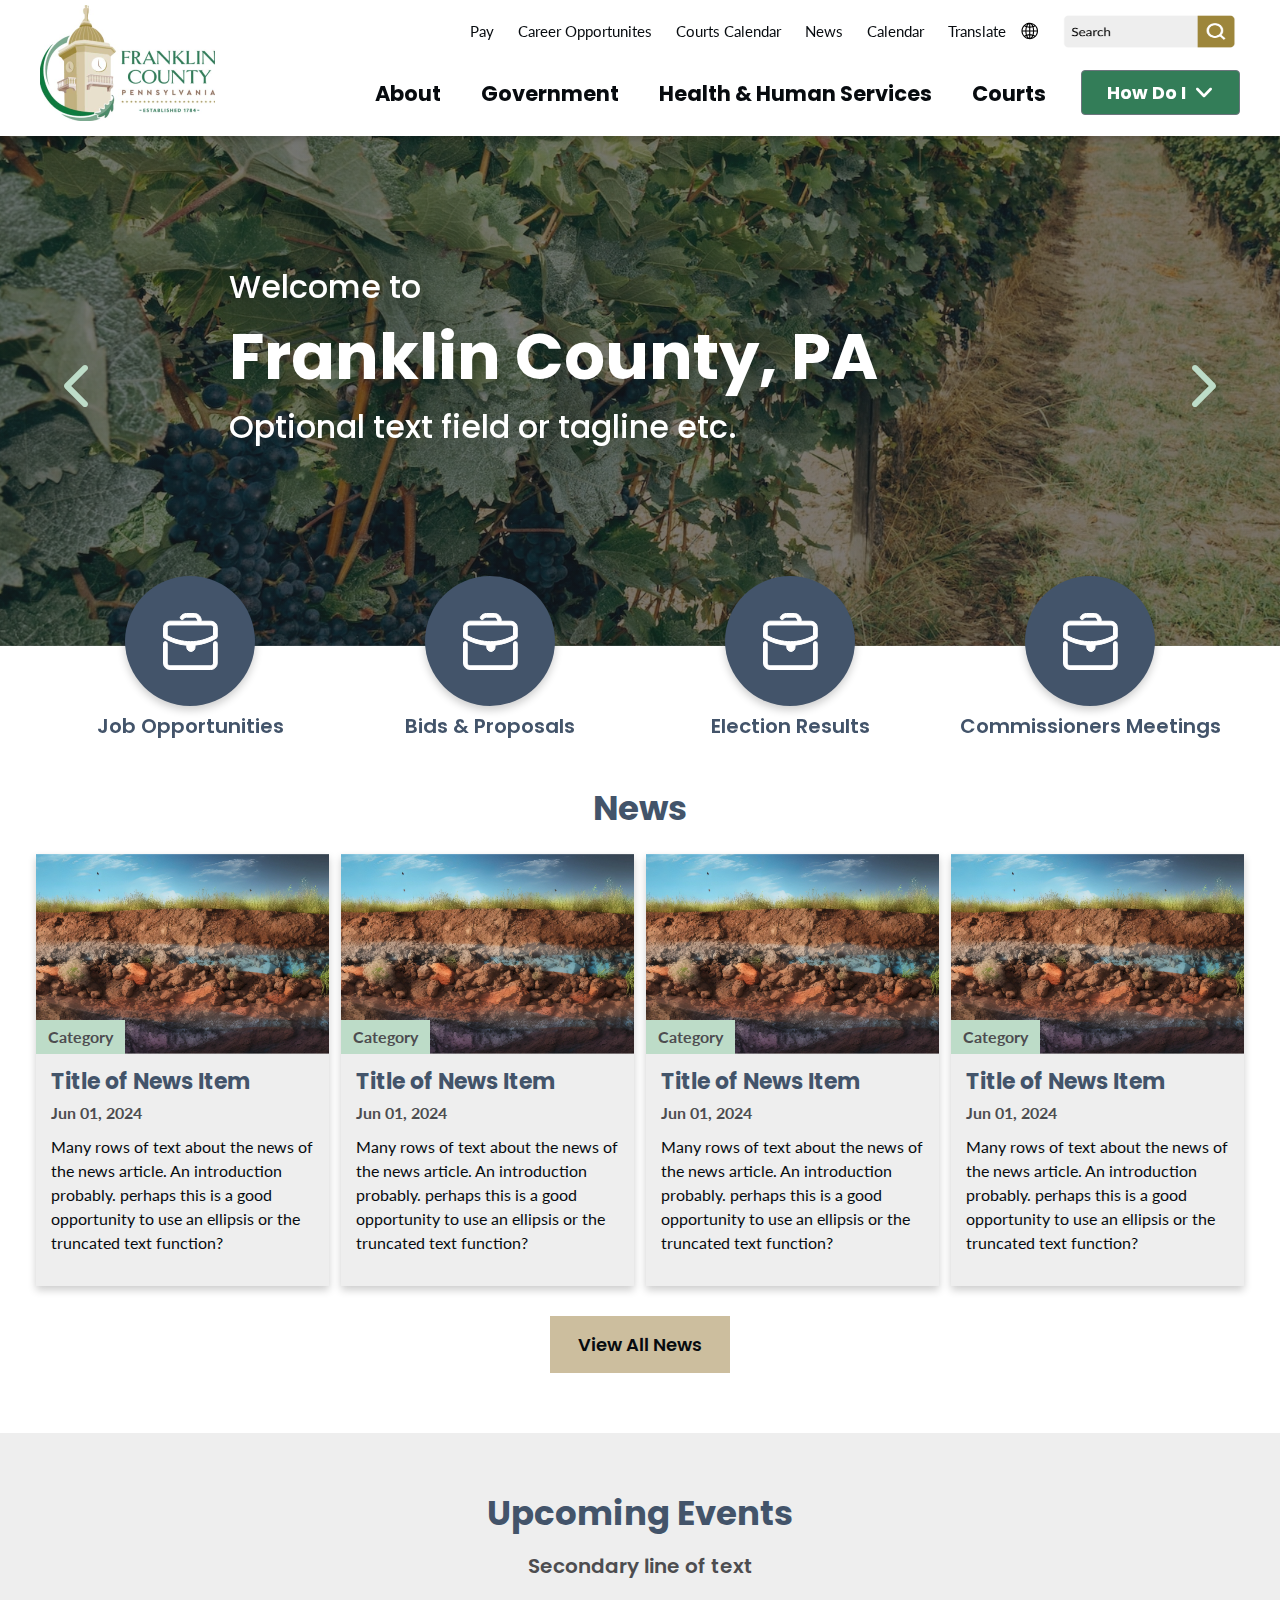
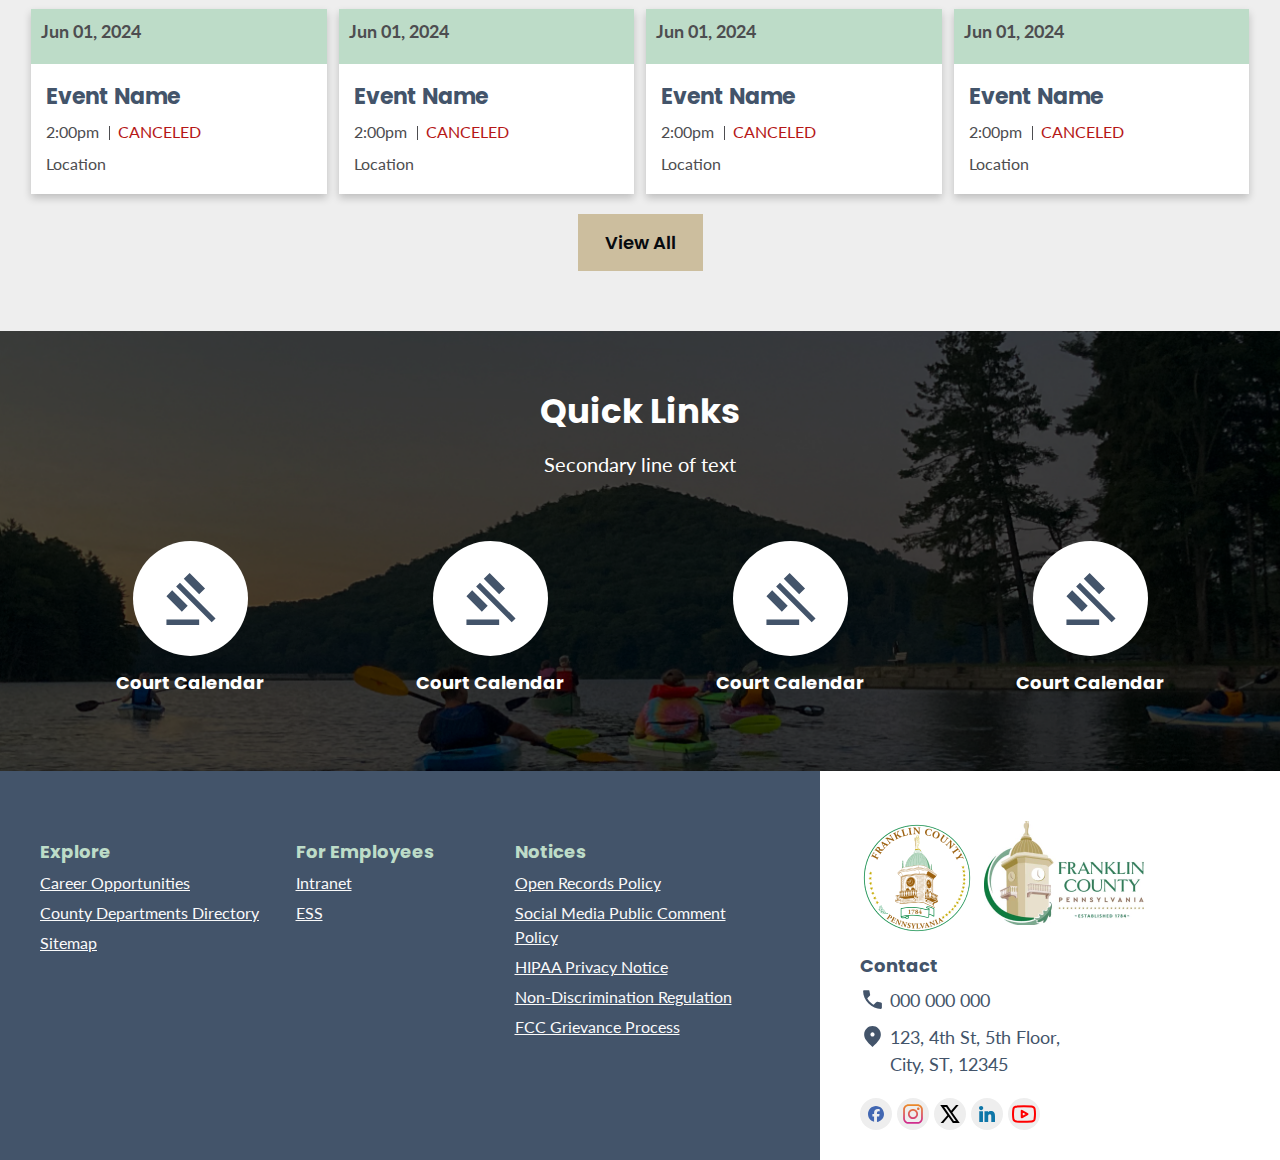
==== index.html @ f367bf2b "files added" ====
<!DOCTYPE html>
<html lang="en">

<head>
    <meta charset="utf-8">
    <meta http-equiv="X-UA-Compatible" content="IE=edge">
    <meta name="viewport" content="width=device-width, initial-scale=1">
    <!-- The above 3 meta tags *must* come first in the head; any other head content must come *after* these tags -->
    <title>Index.html</title>
    <link rel="preconnect" href="https://fonts.googleapis.com">
    <link rel="preconnect" href="https://fonts.gstatic.com" crossorigin>
    <link href="https://fonts.googleapis.com/css2?family=Lato:ital,wght@0,100;0,300;0,400;0,700;0,900;1,100;1,300;1,400;1,700;1,900&family=Poppins:ital,wght@0,100;0,200;0,300;0,400;0,500;0,600;0,700;0,800;0,900;1,100;1,200;1,300;1,400;1,500;1,600;1,700;1,800;1,900&display=swap"
        rel="stylesheet">
    <link href="css/owl.carousel.min.css" rel="stylesheet">
    <link href="css/bootstrap.min.css" rel="stylesheet">
    <link href="css/custom.css" rel="stylesheet">
    <link href="css/responsive.css" rel="stylesheet">
</head>

<body>
    <header class="main_header">
        <div class="navbar navbar-expand-xl  ">
            <div class="container">
                <div class="logo_wrap">
                    <a class="navbar-brand" href="#">
                        <img src="img/logo.png" alt="logo">
                    </a>
                </div>
                <button class="navbar-toggler" type="button" data-toggle="collapse" data-target="#navbarResponsive" aria-controls="navbarResponsive" aria-expanded="false" aria-label="Toggle navigation">
               <span class="icon-bar top"></span>
               <span class="icon-bar midlde"></span>
               <span class="icon-bar last"></span>
               </button>
                <div class="collapse navbar-collapse" id="navbarResponsive">
                    <div class="top_header_cont">
                        <div class="top_menu">
                            <ul class="top_inner_menu">
                                <li> <a href="#">Pay </a> </li>
                                <li> <a href="#"> Career Opportunites</a> </li>
                                <li> <a href="#">Courts Calendar</a> </li>
                                <li> <a href="#">News</a> </li>
                                <li> <a href="#">Calendar</a> </li>
                            </ul>
                            <div class="select_language">
                                <select class="form_control">
                              <option>Translate</option>
                              <option>English</option>
                              <option>Spain</option>
                           </select>
                            </div>
                            <div class="top_search">
                                <img src="img/search.png" style="max-height: 35px;width: 180px;" alt="">
                            </div>
                        </div>
                    </div>
                    <div class="nav_bottom  ">
                        <ul class="navbar-nav ">
                            <li class="nav-item megamenu_item ">
                                <a class="nav-link" href="#">About</a>
                                <ul class="dropdown-menu megamenu">
                                    <li>
                                        <a href="#">Elected Officials</a>
                                        <ul>
                                            <li> <a href="#"> Archives & Record Management</a></li>
                                            <li> <a href="#"> Controller</a></li>
                                        </ul>
                                    </li>
                                    <li>
                                        <a href="#">Commissioners’ Office</a>
                                    </li>
                                    <li>
                                        <a href="#">Commissioners’ Office</a>
                                    </li>
                                    <li>
                                        <a href="#">Commissioners’ Office</a>
                                    </li>
                                </ul>
                            </li>
                            <li class="nav-item">
                                <a class="nav-link" href="#">Government</a>
                                <ul class="dropdown-menu">
                                    <li><a href="#"> Events Calendar </a> </li>
                                    <li><a href="#"> District News </a> </li>
                                    <li><a href="#"> How To’s, Guides And Webinars </a> </li>
                                </ul>
                            </li>
                            <li class="nav-item">
                                <a class="nav-link" href="#">Health & Human Services</a>
                            </li>
                            <li class="nav-item">
                                <a class="nav-link" href="#"> Courts </a>
                            </li>
                        </ul>
                        <div class="head_drop">
                            <div class="dropdown">
                                <button class="btn btn-secondary dropdown-toggle" type="button" id="dropdownMenuButton" data-toggle="dropdown" aria-haspopup="true" aria-expanded="false">
                           How Do I
                           </button>
                                <div class="dropdown-menu" aria-labelledby="dropdownMenuButton">
                                    <a class="dropdown-item" href="#">Apply/File for...</a>
                                    <a class="dropdown-item" href="#">Find...</a>
                                    <a class="dropdown-item" href="#">Report...</a>
                                    <a class="dropdown-item" href="#">Pay...</a>
                                </div>
                            </div>
                        </div>
                    </div>
                </div>
            </div>
        </div>
    </header>
    <h1 class="visually-hidden">Welcome to Franklin County, PA
    </h1>
    <div class="main_banner">
        <div id="demo" class="carousel slide " data-ride="carousel" data-interval="false">
            <ul class="carousel-indicators">
                <li data-target="#demo" data-slide-to="0" class="active"></li>
                <li data-target="#demo" data-slide-to="1"></li>
                <li data-target="#demo" data-slide-to="2"></li>
            </ul>
            <div class="carousel-inner">
                <div class="carousel-item active">
                    <img src="img/banner.png" alt="">
                    <div class="carousel-caption">
                        <h2> <span>Welcome to</span> Franklin County, PA <span> Optional text field or tagline etc.</span></h2>
                    </div>
                </div>
                <div class="carousel-item ">
                    <img src="img/banner.png" alt="">
                    <div class="carousel-caption">
                        <h2> <span>Welcome to</span> Franklin County, PA <span> Optional text field or tagline etc.</span></h2>
                    </div>
                </div>
            </div>
            <a class="carousel-control-prev" href="#demo" data-slide="prev">
                <img src="img/chevron-left.svg" alt="arrow left">
            </a>
            <a class="carousel-control-next" href="#demo" data-slide="next">
                <img src="img/chevron-left.svg" alt="arrow right">
            </a>
        </div>
    </div>
    <div class="nav_section">
        <div class="navBlock row no-margin">
            <div class="navcol">
                <a href="#">
                    <div class="navBlock_col">
                        <div class="navblock_icon">
                            <img src="img/bag-icon.svg" alt="icon1">
                        </div>
                        <h3>Job Opportunities </h3>
                    </div>
                </a>
            </div>
            <div class="navcol">
                <a href="#">
                    <div class="navBlock_col">
                        <div class="navblock_icon">
                            <img src="img/bag-icon.svg" alt="icon1">
                        </div>
                        <h3>Bids & Proposals</h3>
                    </div>
                </a>
            </div>
            <div class="navcol">
                <a href="#">
                    <div class="navBlock_col">
                        <div class="navblock_icon">
                            <img src="img/bag-icon.svg" alt="icon1">
                        </div>
                        <h3>Election Results</h3>
                    </div>
                </a>
            </div>
            <div class="navcol">
                <a href="#">
                    <div class="navBlock_col">
                        <div class="navblock_icon">
                            <img src="img/bag-icon.svg" alt="icon1">
                        </div>
                        <h3>Commissioners Meetings</h3>
                    </div>
                </a>
            </div>
        </div>
    </div>
    <section class="NewsMettings ">
        <div class="container">
            <div class="top-Title text-center ">
                <h2>
                    News
                </h2>
            </div>
            <div class="newsRow row">
                <div class="newsColumn ">
                    <div class="news_content">
                        <a href="#">
                            <div class="newsimg ">
                                <img src="img/news1.png " alt="">
                                <div class="news_category">
                                    Category
                                </div>
                            </div>
                            <div class="newsinfo">
                                <div class="newsBody">
                                    <div class="newsbody_inner">
                                        <h3>
                                            Title of News Item
                                        </h3>
                                        <span class="date">Jun 01, 2024</span>
                                        <p>
                                            Many rows of text about the news of the news article. An introduction probably. perhaps this is a good opportunity to use an ellipsis or the truncated text function?
                                    </div>
                                </div>
                            </div>
                        </a>
                    </div>
                </div>
                <div class="newsColumn ">
                    <div class="news_content">
                        <a href="#">
                            <div class="newsimg ">
                                <img src="img/news1.png " alt="">
                                <div class="news_category">
                                    Category
                                </div>
                            </div>
                            <div class="newsinfo">
                                <div class="newsBody">
                                    <div class="newsbody_inner">
                                        <h3>
                                            Title of News Item
                                        </h3>
                                        <span class="date">Jun 01, 2024</span>
                                        <p>
                                            Many rows of text about the news of the news article. An introduction probably. perhaps this is a good opportunity to use an ellipsis or the truncated text function?
                                    </div>
                                </div>
                            </div>
                        </a>
                    </div>
                </div>
                <div class="newsColumn ">
                    <div class="news_content">
                        <a href="#">
                            <div class="newsimg ">
                                <img src="img/news1.png " alt="">
                                <div class="news_category">
                                    Category
                                </div>
                            </div>
                            <div class="newsinfo">
                                <div class="newsBody">
                                    <div class="newsbody_inner">
                                        <h3>
                                            Title of News Item
                                        </h3>
                                        <span class="date">Jun 01, 2024</span>
                                        <p>
                                            Many rows of text about the news of the news article. An introduction probably. perhaps this is a good opportunity to use an ellipsis or the truncated text function?
                                    </div>
                                </div>
                            </div>
                        </a>
                    </div>
                </div>
                <div class="newsColumn ">
                    <div class="news_content">
                        <a href="#">
                            <div class="newsimg ">
                                <img src="img/news1.png " alt="">
                                <div class="news_category">
                                    Category
                                </div>
                            </div>
                            <div class="newsinfo">
                                <div class="newsBody">
                                    <div class="newsbody_inner">
                                        <h3>
                                            Title of News Item
                                        </h3>
                                        <span class="date">Jun 01, 2024</span>
                                        <p>
                                            Many rows of text about the news of the news article. An introduction probably. perhaps this is a good opportunity to use an ellipsis or the truncated text function?
                                    </div>
                                </div>
                            </div>
                        </a>
                    </div>
                </div>
            </div>
            <div class="allBtn text-center">
                <a href="#" class="btn_sm">View All News</a>
            </div>
        </div>
    </section>
    <div class="up_events section-padding">
        <div class="container">
            <div class="top-Title text-center ">
                <h2>
                    Upcoming Events
                </h2>
                <P>
                    Secondary line of text
                </P>
            </div>
            <div class="evt_row row">
                <div class="col-md-3 evt_col">
                    <div class="evt-content">
                        <a href="#">
                            <div class="evt_date">
                                <span class="date">Jun 01, 2024</span>
                            </div>
                            <div class="evt-info">
                                <h3>Event Name</h3>
                                <p>
                                    2:00pm <span class="canel-info">CANCELED</span>
                                </p>
                                <p>
                                    Location
                                </p>
                            </div>
                        </a>
                    </div>
                </div>
                <div class="col-md-3 evt_col">
                    <div class="evt-content">
                        <a href="#">
                            <div class="evt_date">
                                <span class="date">Jun 01, 2024</span>
                            </div>
                            <div class="evt-info">
                                <h3>Event Name</h3>
                                <p>
                                    2:00pm <span class="canel-info">CANCELED</span>
                                </p>
                                <p>
                                    Location
                                </p>
                            </div>
                        </a>
                    </div>
                </div>
                <div class="col-md-3 evt_col">
                    <div class="evt-content">
                        <a href="#">
                            <div class="evt_date">
                                <span class="date">Jun 01, 2024</span>
                            </div>
                            <div class="evt-info">
                                <h3>Event Name</h3>
                                <p>
                                    2:00pm <span class="canel-info">CANCELED</span>
                                </p>
                                <p>
                                    Location
                                </p>
                            </div>
                        </a>
                    </div>
                </div>
                <div class="col-md-3 evt_col">
                    <div class="evt-content">
                        <a href="#">
                            <div class="evt_date">
                                <span class="date">Jun 01, 2024</span>
                            </div>
                            <div class="evt-info">
                                <h3>Event Name</h3>
                                <p>
                                    2:00pm <span class="canel-info">CANCELED</span>
                                </p>
                                <p>
                                    Location
                                </p>
                            </div>
                        </a>
                    </div>
                </div>
            </div>
            <div class="allBtn text-center">
                <a href="#" class="btn_sm">View All</a>
            </div>
        </div>
    </div>
    <section class="quick_links section-padding" style="background-image: url(./img/quick-link-banner.png);">
        <div class="container">
            <div class="top-Title text-center ">
                <h2>
                    Quick Links
                </h2>
                <p>
                    Secondary line of text
                </p>
            </div>
            <div class="navBlock row no-margin">
                <div class="navcol">
                    <a href="#">
                        <div class="navBlock_col">
                            <div class="navblock_icon">
                                <img src="img/gavel.svg" alt="icon1">
                            </div>
                            <h3>Court Calendar </h3>
                        </div>
                    </a>
                </div>
                <div class="navcol">
                    <a href="#">
                        <div class="navBlock_col">
                            <div class="navblock_icon">
                                <img src="img/gavel.svg" alt="icon1">
                            </div>
                            <h3>Court Calendar </h3>
                        </div>
                    </a>
                </div>
                <div class="navcol">
                    <a href="#">
                        <div class="navBlock_col">
                            <div class="navblock_icon">
                                <img src="img/gavel.svg" alt="icon1">
                            </div>
                            <h3>Court Calendar </h3>
                        </div>
                    </a>
                </div>
                <div class="navcol">
                    <a href="#">
                        <div class="navBlock_col">
                            <div class="navblock_icon">
                                <img src="img/gavel.svg" alt="icon1">
                            </div>
                            <h3>Court Calendar </h3>
                        </div>
                    </a>
                </div>
            </div>
        </div>
    </section>
    <footer class="footer ">
        <div class="container">


            <div class="footer-content">
                <div class="footer-row row  ">
                    <div class="footer_left">
                        <div class="foot_col col1 ">
                            <span class="h3">Explore</span>
                            <ul>
                                <li><a href="#">Career Opportunities</a></li>
                                <li><a href="#">County Departments Directory   </a></li>
                                <li><a href="#">Sitemap  </a></li>
                            </ul>
                        </div>
                        <div class="foot_col col2 ">
                            <span class="h3">For Employees</span>
                            <ul>
                                <li><a href="#">Intranet</a></li>
                                <li><a href="#">ESS  </a></li>
                            </ul>
                        </div>
                        <div class="foot_col col3 ">
                            <span class="h3">Notices</span>
                            <ul>
                                <li><a href="#">Open Records Policy </a></li>
                                <li><a href="#">Social Media Public Comment Policy  </a></li>
                                <li><a href="#">HIPAA Privacy Notice   </a></li>
                                <li><a href="#">Non-Discrimination Regulation </a></li>
                                <li><a href="#">FCC Grievance Process </a></li>
                            </ul>
                        </div>
                    </div>
                    <div class="footer_right">
                        <div class="foot_logo">
                            <a href="#"><img src="img/County seal 1.png" alt=""> </a>
                            <a href="#"><img src="img/NEW County logo_horizontal 1.png" alt=""> </a>
                        </div>
                        <div class="contact_info">
                            <span class="h4">Contact</span>
                            <a href="#"> <img src="img/call.svg" alt="call icon">000 000 000 </a>
                            <a href="#"> <img src="img/location_on.svg" alt="location icon">123, 4th St, 5th Floor, <br>City, ST, 12345 </a>
                        </div>
                        <div class="foot_media ">
                            <ul>
                                <li>
                                    <a href=""><img src="img/facebook.svg" alt=""> </a>
                                </li>
                                <li>
                                    <a href=""><img src="img/instagram.svg" alt=""> </a>
                                </li>
                                <li>
                                    <a href=""><img src="img/twitter.svg" alt=""> </a>
                                </li>
                                <li>
                                    <a href=""><img src="img/linked-in.svg" alt=""> </a>
                                </li>
                                <li>
                                    <a href=""><img src="img/youtube.svg" alt=""> </a>
                                </li>
                            </ul>
                        </div>
                    </div>
                </div>
            </div>
        </div>
        </div>

    </footer>
    <script src="js/jquery.js "></script>
    <script src="js/popper.js "></script>
    <script src="js/bootstrap.js "></script>
    <script src="js/expand.js "></script>
    <script src="js/owl.carousel.min.js "></script>
    <script src="js/owlmain.js "></script>
</body>

</html>
---- css/custom.css ----
.test-btn {
  background-color: #156CB7;
}

body {
  color: #070B0F;
  font-size: 16px;
  font-family: "Lato", sans-serif;
}

html {
  font-size: 100%;
}

/*
h1,
.h1,
h2,
.h2,
h3,
.h3,
h4,
.h4,
h5,
.h5,
h6,
.h6 {
    color: $black;
    font-family: $lato;
}*/
h1,
.h1 {
  font-size: 42px;
  font-weight: 700;
  color: #43546A;
  font-family: "Poppins", sans-serif;
}

h2,
.h2 {
  font-size: 34px;
  font-weight: 700;
  color: #43546A;
  font-family: "Poppins", sans-serif;
}

h3,
.h3 {
  font-size: 22px;
  font-weight: 700;
  color: #43546A;
  font-family: "Poppins", sans-serif;
}

h4,
.h4 {
  font-size: 20px;
  font-weight: 600;
  color: #070B0F;
  font-family: "Poppins", sans-serif;
}

h5,
.h5 {
  font-size: 16px;
  font-weight: 700;
  color: #4D4D50;
  font-family: "Lato", sans-serif;
}

h6,
.h6 {
  font-size: 14px;
  font-weight: 700;
  color: #4D4D50;
  font-family: "Lato", sans-serif;
}

.h1,
.h2,
.h3,
.h4,
.h5,
.h6 {
  display: block;
}

p {
  line-height: 24px;
  font-size: 16px;
  font-weight: 400;
  color: #070B0F;
  font-family: "Lato", sans-serif;
}

p.bold {
  font-weight: 700;
  color: #4D4D50;
}

p.has-large-font-size {
  font-size: 26px !important;
  line-height: 36px;
}

a {
  color: #43546A;
  font-weight: 800;
  text-decoration: underline;
}
a:hover {
  color: #337D58;
  text-decoration: underline;
  text-decoration-style: solid !important;
}

b,
strong {
  font-weight: 700;
}

.container-fluid {
  padding-left: 40px;
  padding-right: 40px;
}

.btn_sm {
  font-size: 18px;
  color: #070B0F;
  font-family: "Poppins", sans-serif;
  font-weight: 600;
  padding: 15px 20px;
  text-decoration: none;
  display: inline-block;
  text-align: center;
  position: relative;
  background: #CCBE9E;
  border-radius: 0px;
  text-decoration: none;
  border: 0;
}
.btn_sm:hover {
  background: #337D58;
  color: #fff;
  text-decoration: none;
}
.btn_sm img {
  margin-right: 10px;
}
.gform_button {
  color: #070B0F !important;
  font-weight: 700 !important;
  padding: 15px 20px !important;
  line-height: 24px !important;
  display: inline-block !important;
  text-align: center !important;
  position: relative;
  background: #CCBE9E !important;
  border-radius: 0px !important;
  font-size: 18px !important;
  text-decoration: none;
  border: 0 !important;
  font-family: "Poppins", sans-serif;
  min-width: 120px;
}
.gform_button:hover {
  background: #337D58 !important;
  color: #fff !important;
  text-decoration: none;
  opacity: 1 !important;
}

.wp-block-button__link {
  color: #070B0F !important;
  font-weight: 700;
  padding: 15px 20px;
  text-decoration: none !important;
  display: inline-block !important;
  text-align: center;
  position: relative;
  background: #CCBE9E !important;
  border-radius: 0px !important;
  font-size: 18px !important;
  text-decoration: none !important;
  border: 0 !important;
  font-family: "Poppins", sans-serif;
  min-width: 120px;
}
.wp-block-button__link:hover {
  background: #337D58 !important;
  color: #fff !important;
  text-decoration: none;
  opacity: 1 !important;
}

span.date {
  font-weight: 700;
  font-family: "Lato", sans-serif;
  color: #4D4D50;
  font-size: 16px;
  display: block;
  margin-bottom: 10px;
}

.container {
  max-width: 1230px;
}

.short_container {
  max-width: 900px;
}

img {
  max-width: 100%;
  height: auto;
}

video {
  max-width: 100%;
}

.form-control {
  min-height: 50px;
  background-color: #ffffff;
  border: 1px solid #4D4D50;
  border-radius: 5px !important;
}

.no-margin {
  margin-left: 0px;
  margin-right: 0px;
}

.sm-gutters > .col,
.sm-gutters > [class*=col-] {
  padding-right: 5px;
  padding-left: 5px;
}

select {
  background-image: url(../img/arrow-down.svg);
  background-repeat: no-repeat;
  -webkit-appearance: none;
  -moz-appearance: none;
  background-position: top 20px right 12px;
  min-width: 130px;
  background-size: 16px;
  color: #070B0F;
  border-radius: 3px;
  min-height: 50px;
  font-size: 14px;
  font-weight: 500;
  color: #4D4D50;
}
select.form-control {
  color: #4D4D50;
  cursor: pointer;
  padding-right: 30px;
}

.gform_wrapper select {
  padding-right: 35px !important;
}

.search-box .btn {
  position: absolute;
  right: 0px;
  top: 0px;
  height: 100%;
  z-index: 9;
  background: none;
}
.search-box .form-control {
  color: #000;
  padding-right: 40px;
}
.search-box ::-webkit-input-placeholder {
  color: #000;
}
.search-box ::-moz-placeholder {
  color: #000;
}
.search-box :-ms-input-placeholder {
  color: #000;
}
.search-box :-moz-placeholder {
  color: #000;
}

label.title {
  font-weight: 700;
  font-family: "Lato", sans-serif;
  font-size: 16px;
  color: #070B0F;
}

::-webkit-input-placeholder {
  color: #000 !important;
  opacity: 1 !important;
}

::-moz-placeholder {
  color: #000 !important;
  opacity: 1 !important;
}

:-ms-input-placeholder {
  color: #000 !important;
  opacity: 1 !important;
}

:-moz-placeholder {
  color: #000 !important;
  opacity: 1 !important;
}

.main_header {
  position: fixed;
  background: #ffffff;
  z-index: 99;
  width: 100%;
  top: 0px;
  box-shadow: 0px 4px 5px 0px rgba(0, 0, 0, 0.15);
}
.main_header a {
  text-decoration: none;
  font-weight: 700;
  color: #43546A;
}
.main_header .navbar {
  padding: 0px;
}
.main_header .navbar-brand {
  display: flex;
  align-items: center;
  position: relative;
  padding: 0px;
  font-size: 14px;
  color: #070B0F;
  font-weight: bold;
  margin-right: 0px;
  padding-top: 5px;
  padding-bottom: 5px;
}
.main_header .navbar-brand img {
  margin-right: 10px;
}
.main_header .navbar-collapse {
  flex-direction: column;
}
.main_header .container {
  align-items: flex-start;
  position: relative;
}
@media (min-width: 1400px) {
  .main_header .container {
    max-width: 1900px;
    padding-left: 40px;
    padding-right: 40px;
  }
}
.main_header .top_header_cont {
  margin-left: auto;
  z-index: 9;
  padding-top: 6px;
}
.main_header .navbar ul {
  list-style: none;
  padding: 0;
}
.main_header .social_media {
  display: flex;
  padding-right: 5px;
}
.main_header .social_media ul {
  display: flex;
  margin: 0;
  padding: 0px;
  list-style: none;
  visibility: visible;
}
.main_header .social_media ul li {
  margin-right: 5px;
}
.main_header .social_media a {
  padding: 3px 3px;
  width: 25px;
  height: 25px;
  display: flex;
  align-items: center;
  justify-content: center;
  border-radius: 100px;
  background-color: #070B0F;
}
.main_header .social_media a img {
  max-width: 18px;
  max-height: 16px;
}
.main_header .social_media a:hover {
  background: #337D58;
}
.main_header .top_menu {
  display: flex;
  align-items: center;
  justify-content: flex-end;
}
.main_header .top_menu .top_inner_menu {
  display: flex;
  align-items: center;
  margin-bottom: 0;
  padding-right: 10px;
  padding-left: 20px;
}
.main_header .top_menu .top_inner_menu a {
  color: #070B0F;
  font-size: 15px;
  padding: 8px 12px;
  display: inline-block;
  font-family: "Lato", sans-serif;
  font-weight: 400;
  position: relative;
}
.main_header .top_menu .top_inner_menu a:hover {
  color: #337D58;
  text-decoration: underline;
}
.main_header .top_menu .top_inner_menu li:last-child a::after {
  display: none;
}
.main_header .top_menu .top_inner_menu li.current_page_item a {
  text-decoration: underline;
}
.main_header .top_menu .soc_nav_wrap {
  display: flex;
  align-items: center;
}
.main_header .top_search {
  display: flex;
  position: relative;
  margin-right: 0px;
  padding-left: 20px;
}
.main_header .top_search .asp_w_container .promagnifier {
  background: #9D863B !important;
  width: 40px !important;
  display: flex;
  align-items: center;
  justify-content: center;
  border-top-right-radius: 5px !important;
  border-bottom-right-radius: 5px !important;
}
.main_header .top_search .asp_w_container .promagnifier svg {
  fill: #fff !important;
}
.main_header .top_search .asp_w_container .promagnifier:hover {
  background: #337D58 !important;
}
.main_header .top_search .asp_w_container .probox,
.main_header .top_search .asp_w_container .promagnifier,
.main_header .top_search .asp_w_container input.orig,
.main_header .top_search .asp_w_container .proclose {
  height: 40px !important;
}
.main_header .top_search .asp_w_container .probox {
  border: 0 !important;
  overflow: visible !important;
  height: auto;
  background: #eee !important;
  border-radius: 5px;
}
.main_header .top_search .asp_w_container .asp_main_container {
  overflow: visible !important;
}
.main_header .top_search .asp_w_container .proinput {
  min-width: 140px;
  margin-top: -2px !important;
}
.main_header .top_search .asp_w_container .proinput input.orig {
  font-family: "Lato", sans-serif !important;
  font-size: 15px !important;
  color: #000 !important;
  padding-bottom: 4px !important;
  font-weight: normal !important;
  padding-top: 0px !important;
}
.main_header .top_search .asp_w_container ::-webkit-input-placeholder {
  font-family: "Lato", sans-serif !important;
  font-size: 15px !important;
  color: #000 !important;
  padding-bottom: 4px !important;
  font-weight: normal !important;
}
.main_header .top_search .asp_w_container ::-moz-placeholder {
  font-family: "Lato", sans-serif !important;
  font-size: 15px !important;
  color: #000 !important;
  padding-bottom: 4px !important;
  font-weight: normal !important;
}
.main_header .top_search .asp_w_container :-ms-input-placeholder {
  font-family: "Lato", sans-serif !important;
  font-size: 15px !important;
  color: #000 !important;
  padding-bottom: 4px !important;
  font-weight: normal !important;
}
.main_header .top_search .asp_w_container :-moz-placeholder {
  font-family: "Lato", sans-serif !important;
  font-size: 15px !important;
  color: #000 !important;
  padding-bottom: 4px !important;
  font-weight: normal !important;
}
.main_header .nav_wrap {
  display: table;
  margin-left: auto;
}
.main_header .nav_bottom {
  margin-top: 14px;
  margin-left: auto;
  display: flex;
  flex-wrap: wrap;
}
.main_header .nav_bottom .mega-dropdown-menu {
  display: none;
}
.main_header .nav_bottom .head_drop {
  margin-left: 30px;
}
.main_header .nav_bottom .head_drop .btn {
  font-size: 18px;
  font-family: "Poppins", sans-serif;
  font-weight: 700;
  color: #ffffff;
  background: #337D58;
  outline: 0 !important;
  padding: 8px 25px;
  display: flex;
  align-items: center;
  justify-content: center;
}
.main_header .nav_bottom .head_drop .btn::after {
  background-image: url(../img/angle-down.svg);
  width: 18px;
  height: 12px;
  border: 0;
  background-repeat: no-repeat;
  background-size: 16px;
  margin-left: 10px;
}
@media (min-width: 1200px) {
  .main_header .nav_bottom .head_drop:hover .dropdown-menu {
    display: block;
  }
}
.main_header .nav_bottom .head_drop .dropdown-menu {
  width: 100%;
  background: #ffffff;
  box-shadow: 0px 4px 4px 0px rgba(0, 0, 0, 0.25);
  padding: 20px 15px;
  border-radius: 0px;
  border: 0;
}
.main_header .nav_bottom .head_drop .dropdown-menu a {
  font-size: 16px;
  font-weight: 600;
  color: #4D4D50;
  font-family: "Poppins", sans-serif;
  padding: 0;
  margin-bottom: 8px;
}
.main_header .navbar-nav > li {
  position: relative;
  margin: 0px 4px;
  display: flex;
  align-items: center;
}
.main_header .navbar-nav > li > a {
  font-size: 21px;
  padding: 12px 16px 30px 16px !important;
  text-align: center;
  display: flex;
  align-items: center;
  justify-content: center;
  line-height: 24px;
  position: relative;
  color: #070B0F !important;
  font-weight: 700;
  font-family: "Poppins", sans-serif;
  border-radius: 5px;
}
@media (min-width: 1200px) {
  .main_header .navbar-nav > li:hover .dropdown-menu,
  .main_header .navbar-nav > li:hover .megamenu,
  .main_header .navbar-nav > li:hover .mega-dropdown-menu {
    display: block;
  }
}
.main_header .navbar-nav > li:hover > a {
  color: #337D58 !important;
}
.main_header .navbar-nav > li:hover > a::after {
  content: "";
  position: absolute;
  width: calc(100% - 30px);
  height: 6px;
  bottom: 0px;
  background: #337D58;
  left: 15px;
}
.main_header .navbar-nav > li.megamenu_item {
  position: static;
}
.main_header .navbar-nav > li.megamenu_item .dropdown-menu {
  width: 100%;
  left: 0px;
  background: #EEE;
  padding: 0;
}
.main_header .navbar-nav > li.megamenu_item .dropdown-menu > li {
  width: 340px;
  border-bottom: 1px solid #A8A8A8;
  margin-bottom: 0;
}
.main_header .navbar-nav > li.megamenu_item .dropdown-menu > li > a {
  color: #43546A;
  font-size: 16px;
  font-weight: 700;
  padding: 15px 20px;
  text-decoration: none;
}
.main_header .navbar-nav .dropdown-menu {
  width: 300px;
  border-radius: 0px;
  padding: 20px;
  text-align: left;
  margin-top: 0;
  left: -20px;
  background: #fff;
  top: 100%;
  border: 0;
  box-shadow: 0px 1px 3px rgba(0, 0, 0, 0.1607843137);
  border-radius: 0;
  padding-bottom: 15px;
}
.main_header .navbar-nav .dropdown-menu > li {
  margin-bottom: 12px;
  position: relative;
}
.main_header .navbar-nav .dropdown-menu > li > a {
  color: #070B0F;
  text-align: left;
  display: block;
  font-size: 15px;
  font-weight: normal;
  padding: 0px;
}
.main_header .navbar-nav .dropdown-menu > li > a:hover {
  color: #337D58;
  text-decoration: underline;
}
.main_header .navbar-nav .dropdown-menu > li ul {
  padding-top: 10px;
  padding-left: 15px;
  padding-bottom: 0px;
  display: none;
}
.main_header .navbar-nav .dropdown-menu > li ul li {
  margin-bottom: 10px;
}
.main_header .navbar-nav .dropdown-menu > li ul li a {
  font-size: 14px;
  font-weight: normal;
}
.main_header .navbar-nav .dropdown-menu a {
  white-space: normal;
  background: none;
  color: #070B0F;
  font-weight: 500;
  font-family: "Poppins", sans-serif;
}
.main_header .navbar-nav .dropdown-menu a:hover {
  color: #337D58;
  text-decoration: underline;
}
.main_header .navbar-nav .dropdown-menu .current_page_item a,
.main_header .navbar-nav .dropdown-menu .current-menu-item a {
  font-weight: 700;
}
.main_header .plus-minus {
  position: absolute;
  top: 0px;
  right: 0px;
  cursor: pointer;
  width: 15px;
  height: 20px;
  display: flex;
  align-items: center;
  justify-content: center;
}
.main_header .plus-minus::after {
  content: "+";
  position: absolute;
  color: #337D58;
  font-weight: 300;
  /*background-image: url(../img/select-arrow.svg);
      background-repeat: no-repeat;
      width: 18px;
      height: 12px;*/
  color: #828181;
  font-size: 28px;
}
.main_header .plus-minus.minus-icon::after {
  /*  transform: rotate(180deg);*/
  content: "-";
}
.main_header .navbar-nav > li.current_page_ancestor > a,
.main_header .navbar-nav > li.current-menu-ancestor > a,
.main_header .navbar-nav > li.current-page-parent > a,
.main_header .navbar-nav > li.current_page_item > a,
.main_header .navbar-nav > li.current-menu-item > a,
.main_header .navbar-nav > li.current-page-ancestor > a {
  color: #ffffff !important;
  background: #337D58;
}
.main_header .mega-menu-wrap {
  position: static !important;
}
.main_header .mega-menu-wrap > ul {
  position: static !important;
}
.main_header .mega-menu-wrap > ul > li:focus-within > ul {
  display: block !important;
  visibility: visible !important;
  opacity: 1 !important;
}
.main_header .mega-menu-wrap > ul > li > a .mega-indicator {
  display: none !important;
}
@media (min-width: 1200px) {
  .main_header .mega-menu-wrap > ul > li > a {
    font-size: 18px !important;
  }
}
.main_header .mega-menu-wrap > ul > li > ul.mega-sub-menu {
  box-shadow: 0px 4px 4px 0px rgba(0, 0, 0, 0.25) !important;
  border-top: 7px solid #337D58 !important;
}
.main_header .mega-menu-wrap > ul > li > ul.mega-sub-menu > li > a {
  width: 340px !important;
}
@media (min-width: 1200px) {
  .main_header .mega-menu-wrap > ul > li > ul.mega-sub-menu > li > .mega-sub-menu {
    left: 340px !important;
    width: calc(100% - 340px) !important;
  }
}
.main_header .mega-menu-wrap > ul > li:hover > a:after {
  content: "";
  position: absolute;
  background: #337D58;
  width: calc(100% - 40px);
  height: 7px;
  bottom: -16px;
  display: block !important;
  left: 20px;
}
.main_header .mega-menu-wrap > ul > .mega-menu-flyout .mega-sub-menu {
  background: #fff !important;
  padding: 10px !important;
}
.main_header .mega-menu-wrap > ul > .mega-menu-flyout .mega-sub-menu li {
  margin-bottom: 0px !important;
}
.main_header .mega-menu-wrap > ul > .mega-menu-flyout .mega-sub-menu li a {
  color: #000 !important;
  font-size: 16px !important;
  font-weight: 600 !important;
  background: #fff !important;
}
.main_header .mega-menu-wrap > ul > .mega-menu-flyout .mega-sub-menu li a:hover {
  text-decoration: underline !important;
}
.main_header .mega-menu-wrap .mega-sub-menu .menu {
  padding-left: 10px;
}
.main_header .mega-menu-wrap .mega-sub-menu .menu > li > a {
  color: #000;
  font-size: 15px;
  font-weight: 600;
}
.main_header .mega-menu-wrap .mega-sub-menu .menu > li > a:hover {
  color: #43546A;
  text-decoration: underline;
}
.main_header .mega-menu-wrap .mega-sub-menu .menu > li .sub-menu li a {
  color: #4D4D50;
  font-size: 15px;
  font-weight: normal;
  border-left: 1px solid #4D4D50;
  padding-left: 8px;
}

.select_language {
  display: flex;
  margin: 0px 2px;
  position: relative;
}
.select_language select {
  cursor: pointer;
  background: none;
  border: 0;
  -webkit-appearance: none;
  -moz-appearance: none;
  background-image: url(../img/globe.svg) !important;
  background-repeat: no-repeat;
  font-size: 15px;
  color: #070B0F !important;
  font-weight: 400;
  background-position: right;
  box-shadow: none;
  min-width: 90px;
}
.select_language select option {
  font-size: 16px;
}
.select_language select:hover {
  color: #337D58 !important;
  text-decoration: underline !important;
}
.select_language select::-ms-expand {
  display: none;
}
.select_language > div {
  display: flex;
}

.main_banner {
  padding-top: 126px;
  position: relative;
}
.main_banner:before {
  content: "";
  position: absolute;
  bottom: 0px;
  width: 100%;
  height: 100%;
  background: linear-gradient(0deg, rgba(25, 29, 34, 0.57) 0%, rgba(25, 29, 34, 0.57) 100%);
  z-index: 1;
}
.main_banner .iframe_wrap {
  width: 100%;
}
.main_banner .carousel {
  display: flex;
  justify-content: center;
  position: relative;
  overflow: hidden;
  flex-direction: column;
}
.main_banner .carousel-item img {
  width: 100%;
  max-height: calc(100vh - 200px);
  min-height: 520px;
  -o-object-fit: cover;
     object-fit: cover;
}
.main_banner iframe,
.main_banner video,
.main_banner .wp-video {
  width: 100% !important;
  max-height: calc(100vh - 150px);
  min-height: 520px;
  -o-object-fit: cover;
  object-fit: cover;
  position: relative;
  z-index: 9;
}
.main_banner .carousel-caption {
  left: 10%;
  right: 10%;
  text-align: left;
  max-width: 950px;
  bottom: 30%;
  top: auto;
  position: absolute;
  width: 1200px;
  left: 50%;
  transform: translateX(-50%);
}
.main_banner .carousel-control-next {
  width: auto;
  right: 10%;
}
.main_banner .carousel-control-next img {
  transform: rotate(180deg);
}
.main_banner .carousel-control-prev {
  width: auto;
  left: 10%;
}
.main_banner .carousel-control-next,
.main_banner .carousel-control-prev {
  opacity: 1;
}
.main_banner .carousel-control-next:hover,
.main_banner .carousel-control-prev:hover {
  opacity: 0.8;
}
.main_banner .carousel-control-next img,
.main_banner .carousel-control-prev img {
  max-width: 40px;
}
.main_banner .carousel-indicators {
  justify-content: flex-start;
  left: auto;
  right: auto;
  margin-left: 0;
  margin-right: 0;
  text-align: left;
  width: 1200px;
  bottom: 40px;
  left: 50%;
  transform: translateX(-50%);
  display: none;
}
.main_banner .carousel-indicators li {
  width: 9px;
  height: 9px;
  border: 0;
  border-radius: 100px;
  background: #fff;
  opacity: 0.3;
}
.main_banner .carousel-indicators li.active {
  background: #ffffff;
  opacity: 1;
}
.main_banner h2 {
  font-size: 64px;
  color: #ffffff;
  line-height: 70px;
}
.main_banner h2 span {
  display: block;
  color: #ffffff;
  font-size: 32px;
  font-weight: 500;
}
.main_banner p {
  color: #ffffff;
  font-weight: normal;
  max-width: 650px;
  margin-bottom: 20px;
  opacity: 1;
}

.nav_section {
  position: relative;
  margin-top: -70px;
  z-index: 9;
  margin-left: auto;
  margin-right: auto;
  max-width: 1200px;
}
.nav_section a {
  text-decoration: none;
}
.nav_section .navcol {
  width: 25%;
  padding: 0px 10px;
}
.nav_section .navBlock_col {
  display: flex;
  flex-direction: column;
  align-items: center;
}
.nav_section .navBlock_col:hover .navblock_icon {
  transform: translateY(-10px);
}
.nav_section .navblock_icon {
  background: #43546A;
  border-radius: 100px;
  width: 130px;
  height: 130px;
  display: flex;
  align-items: center;
  justify-content: center;
  margin-bottom: 8px;
  box-shadow: 0px 4px 8px 0px rgba(0, 0, 0, 0.2);
  transition: transform 0.3s ease;
}
.nav_section .navblock_icon img {
  max-width: 55px;
}
.nav_section h3 {
  margin: 0px;
  text-align: center;
  font-size: 20px;
  font-weight: 600;
}
.nav_section a:hover {
  text-decoration: underline;
}
.nav_section a:hover .navblock_icon {
  background: #337D58;
}
.nav_section a:hover h3 {
  color: #337D58;
}
@media (max-width: 768px) {
  .nav_section .navblock_icon img {
    max-width: 40px;
  }
}

.section-padding {
  padding-top: 60px;
  padding-bottom: 60px;
}

.NewsMettings {
  padding-top: 50px;
  padding-bottom: 60px;
}

.top-Title {
  margin-bottom: 25px;
  align-items: center;
}
.top-Title h2 {
  margin-bottom: 0px;
}
.top-Title P {
  color: #4D4D50;
  font-size: 20px;
  font-family: "Poppins", sans-serif;
  padding-top: 20px;
  font-weight: 600;
}

.up_events {
  background: #EEEEEE;
}
.up_events .evt_row {
  padding-top: 6px;
}
.up_events .evt_col {
  margin-bottom: 20px;
  padding: 0px 6px;
}
.up_events .evt_col a {
  text-decoration: none;
}
.up_events .evt-content {
  box-shadow: 0px 4px 8px 0px rgba(0, 0, 0, 0.2);
  background: #ffffff;
}
.up_events .evt-content .evt_date {
  background: #BDDCC8;
  padding: 5px 10px;
  min-height: 55px;
  display: flex;
  align-items: center;
}
.up_events .evt-content .evt_date span {
  font-size: 18px;
}
.up_events .evt-content h3 {
  margin-bottom: 10px;
}
.up_events .evt-content:hover h3 {
  color: #337D58;
  text-decoration: underline;
}
.up_events .evt-content .canel-info {
  color: #B61717;
  text-transform: uppercase;
  font-family: "Lato", sans-serif;
  font-weight: 400;
  position: relative;
  padding-left: 15px;
}
.up_events .evt-content .canel-info:before {
  content: "";
  position: absolute;
  left: 6px;
  background: #4D4D50;
  width: 1px;
  height: 14px;
  top: 4px;
}
.up_events .evt-info {
  padding: 20px 15px;
  padding-bottom: 10px;
}
.up_events .evt-info p {
  margin-bottom: 8px;
  color: #4D4D50;
}
.up_events .allBtn a {
  min-width: 125px;
}

.quick_links {
  background-repeat: no-repeat;
  background-size: cover;
  min-height: 440px;
}
.quick_links .top-Title h2 {
  color: #ffffff;
}
.quick_links .top-Title p {
  color: #ffffff;
  font-family: "Lato", sans-serif;
  font-weight: 400;
}
.quick_links .navBlock {
  padding-top: 40px;
}
.quick_links .navcol {
  width: 25%;
  padding: 0px 15px;
}
.quick_links .navcol a {
  text-decoration: none;
}
@media (max-width: 768px) {
  .quick_links .navcol {
    width: 100%;
    margin-bottom: 30px;
  }
}
.quick_links .navBlock_col {
  display: flex;
  flex-direction: column;
  align-items: center;
}
.quick_links .navblock_icon {
  background: #ffffff;
  border-radius: 100px;
  width: 115px;
  height: 115px;
  display: flex;
  align-items: center;
  justify-content: center;
  margin-bottom: 16px;
}
.quick_links .navblock_icon img {
  max-width: 55px;
}
.quick_links h3 {
  margin: 0px;
  text-align: center;
  font-size: 18px;
  font-weight: 700;
  color: #ffffff;
}
.quick_links a:hover {
  text-decoration: underline;
  color: #ffffff;
}
.quick_links a:hover .navblock_icon {
  background: #337D58;
}
.quick_links a:hover .navblock_icon img {
  filter: brightness(0) invert(1);
}
.quick_links a:hover h3 {
  color: #ffffff;
}

.slider-main {
  padding-top: 40px;
  padding-bottom: 90px;
}
.slider-main .slider-row {
  align-items: center;
}
.slider-main .slider_content {
  padding: 55px 50px;
  position: relative;
}
.slider-main .slider_content h3 {
  font-size: 28px;
  color: #fff;
}
.slider-main .slider_content p {
  color: #fff;
}
.slider-main .slider_content:before {
  content: "";
  background: #070B0F;
  position: absolute;
  width: calc(100% + 300px);
  height: 100%;
  z-index: -9;
  left: 0;
  top: 0;
  -webkit-clip-path: polygon(100% 0, 100% 81%, 95% 100%, 0 100%, 0 0);
          clip-path: polygon(100% 0, 100% 81%, 95% 100%, 0 100%, 0 0);
}
.slider-main .carousel-indicators {
  bottom: -40px;
}
.slider-main .carousel-indicators li {
  width: 12px;
  height: 12px;
  background: #EEEEEE;
  border: 0;
  border-radius: 100px;
}
.slider-main .carousel-indicators li.active {
  background: #43546A;
}

.footer {
  position: relative;
  box-shadow: 0px -4px 10px 0px rgba(0, 0, 0, 0.15);
}
.footer::before {
  content: "";
  position: absolute;
  width: 50%;
  background: #43546A;
  left: 0px;
  top: 0px;
  height: 100%;
  z-index: -1;
}
@media (min-width: 1400px) {
  .footer .container {
    max-width: 1900px;
    padding-left: 40px;
    padding-right: 40px;
  }
}

.footer-content {
  background: #43546A;
}
.footer-content span.h3 {
  font-size: 18px;
  color: #BDDCC8;
}
.footer-content .footer-row {
  margin: 0px;
}
.footer-content .footer_left {
  padding-top: 70px;
  padding-bottom: 100px;
  width: 65%;
  display: flex;
  padding-right: 50px;
}
.footer-content .footer_left .foot_col {
  width: 35%;
}
.footer-content .footer_left .foot_col.col2 {
  width: 30%;
}
.footer-content .footer_left ul {
  padding: 0px;
  list-style: none;
}
.footer-content .footer_left ul li {
  margin-bottom: 6px;
}
.footer-content .footer_left ul li a {
  font-size: 16px;
  font-family: "Lato", sans-serif;
  font-weight: 400;
  text-decoration: underline;
  color: #FAFAFA;
}
.footer-content .footer_left ul li a:hover {
  color: #BDDCC8;
}
.footer-content .footer_right {
  width: 35%;
  background: white;
  padding-top: 50px;
  padding-left: 40px;
  padding-right: 40px;
}
.footer-content .foot_logo {
  margin-bottom: 20px;
  display: flex;
}
.footer-content .foot_logo a {
  margin-right: 10px;
}
.footer-content .contact_info span.h4 {
  font-size: 18px;
  color: #43546A;
  font-weight: 700;
  margin-bottom: 10px;
}
.footer-content .contact_info a {
  display: grid;
  grid-template-columns: 30px auto;
  font-weight: 400;
  font-family: "Lato", sans-serif;
  font-size: 18px;
  text-decoration: none;
  margin-bottom: 10px;
}
.footer-content .contact_info a:hover {
  color: #92705D;
  text-decoration: underline;
}
.footer-content p {
  font-size: 14px;
  color: #ffffff;
}
.footer-content p a {
  color: #ffffff;
  font-weight: 300;
}
.footer-content .foot_media {
  display: flex;
  padding-top: 10px;
  margin-bottom: 30px;
}
.footer-content .foot_media ul {
  display: flex;
  margin: 0;
  padding: 0px;
  list-style: none;
  visibility: visible;
}
.footer-content .foot_media ul li {
  margin-right: 5px;
}
.footer-content .foot_media ul li a {
  display: block;
  width: 32px;
  height: 32px;
  min-width: 32px;
  min-height: 32px;
  display: flex;
  align-items: center;
  justify-content: center;
  border-radius: 100px;
  background-color: #EEEEEE;
}
.footer-content .foot_media ul li a img {
  min-height: 16px;
  padding-right: 0;
}
.footer-content .foot_media ul li a:hover {
  background: #CBCDBE !important;
}
.footer-content .foot_media ul li a .menu-image-title {
  display: block;
  clip: rect(1px, 1px, 1px, 1px);
  word-wrap: normal !important;
  border: 0;
  -webkit-clip-path: inset(50%);
  clip-path: inset(50%);
  height: 1px;
  margin: -1px;
  overflow: hidden;
  padding: 0;
  position: absolute;
  width: 1px;
}
.footer-content .footmenu ul {
  display: flex;
  flex-wrap: wrap;
  list-style: none;
  padding: 0px;
  justify-content: center;
  margin-bottom: 0px;
}
.footer-content .footmenu ul li {
  margin-bottom: 8px;
  margin-right: 35px;
  position: relative;
}
.footer-content .footmenu ul li a {
  font-weight: 300;
  text-transform: uppercase;
  color: #fff;
  font-size: 14px;
}
.footer-content .footmenu ul li::after {
  content: "";
  position: absolute;
  background: #fff;
  width: 1px;
  height: 15px;
  top: 5px;
  right: -20px;
  font-weight: 300;
}
.footer-content .footmenu ul li:last-child::after {
  display: none;
}
.footer-content .foot_logos {
  text-align: center;
}
.footer-content .foot_logos a {
  padding: 10px 10px;
  display: block;
  display: table;
  margin: 0 auto;
}
.footer-content .foot_logos a:hover {
  background: #404347;
}
.footer-content .copyright {
  text-align: center;
}
.footer-content .copyright p {
  font-size: 11px;
  font-weight: 300;
  margin-bottom: 0px;
}
.footer-content .copyright a {
  position: relative;
  padding-left: 18px;
}
.footer-content .copyright a::before {
  content: "";
  position: absolute;
  width: 1px;
  height: 12px;
  top: 0px;
  background: #fff;
  left: 6px;
}
@media (max-width: 768px) {
  .footer-content .copyright a::before {
    display: none;
  }
}

.gray,
.grey {
  background-color: #EEEEEE;
  color: #000000;
}

.lightblue {
  background-color: #E9EEF5;
}

.lightgray,
.lightgrey {
  background-color: #EEE;
}

.blue {
  background-color: #43546A;
}

.black {
  background: #070B0F;
}

.main_wrapper > section {
  padding: 50px 0px;
}

.main_wrapper {
  padding-top: 135px;
}
.main_wrapper p {
  margin-bottom: 20px;
}
.main_wrapper .wp-block-heading + .wp-block-advgb-table {
  padding-top: 15px;
}
.main_wrapper .wp-block-group.grey + .howto {
  padding-top: 20px;
}
.main_wrapper .wp-block-heading + .img_text_card {
  padding-top: 15px;
}
.main_wrapper .wp-block-separator {
  margin-left: 0px;
  margin-right: 0px;
}
.main_wrapper .wp-block-separator.aligncenter {
  margin-left: auto;
  margin-right: auto;
}

.wp-block-quote {
  text-align: left;
  font-family: "Lato", sans-serif;
  max-width: 800px !important;
  border-left: 0px !important;
}
.wp-block-quote cite {
  font-size: 16px !important;
  font-weight: 700;
  color: #43546A !important;
  margin-top: 0px;
}
.wp-block-quote p {
  margin-bottom: 12px;
}

.main_breadcrumb {
  padding-top: 5px;
  font-family: "Lato", sans-serif;
}
.main_breadcrumb .container {
  max-width: 100%;
}
@media (min-width: 992px) {
  .main_breadcrumb .container {
    padding-left: 20px;
  }
}
.main_breadcrumb .breadcrumb {
  background: none;
  margin: 0px;
  padding-left: 10px;
  padding-right: 30px;
  font-size: 14px;
  text-transform: uppercase;
  padding-top: 6px;
  padding-bottom: 6px;
  align-items: center;
}
.main_breadcrumb .breadcrumb a {
  color: #4D4D50;
  font-weight: 700;
  text-decoration: none;
}
.main_breadcrumb .breadcrumb a:hover {
  color: #337D58;
  text-decoration: underline;
}
.main_breadcrumb .breadcrumb li.active {
  color: #4D4D50;
  font-weight: normal;
  font-size: 14px;
}
.main_breadcrumb .breadcrumb li:first-child a {
  font-weight: 800;
}
.main_breadcrumb .breadcrumb img {
  vertical-align: unset;
  margin-right: 2px;
}
.main_breadcrumb .breadcrumb-item + .breadcrumb-item::before {
  content: "";
  background: url(../img/Down_small.svg);
  background-repeat: repeat;
  background-repeat: no-repeat;
  margin-top: 4px;
  margin-right: 3px;
  margin-left: 3px;
  padding-right: 5px;
  padding-left: 5px;
}
.main_breadcrumb .breadcrumb-item + .breadcrumb-item {
  padding-left: 3px;
}
.page_title {
  padding-top: 40px !important;
  padding-bottom: 30px !important;
  display: flex;
  align-items: center;
  justify-content: center;
  text-align: center;
  position: relative;
}
.page_title h1 {
  position: relative;
  z-index: 9;
  display: table;
}

.main_breadcrumb + .page_title {
  padding-top: 20px !important;
}

.generic_middle_block {
  max-width: 900px;
  margin-left: auto;
  margin-right: auto;
  padding-bottom: 10px;
  padding-top: 30px !important;
}
.generic_middle_block .document_era .col-md-12 {
  padding-left: 0px;
  padding-right: 0px;
}
.generic_middle_block .date {
  color: #43546A;
  margin-bottom: 10px;
  display: block;
}

.general_carousel {
  margin-bottom: 30px;
}
.general_carousel .caption-carousel {
  padding-top: 15px;
}
.general_carousel .caption-carousel p {
  color: #4D4D50;
  font-style: italic;
}
.general_carousel .carousel-control-next {
  right: 40px;
}
.general_carousel .carousel-control-next img {
  transform: rotate(180deg);
}
.general_carousel .carousel-control-prev {
  left: 40px;
}
.general_carousel .carousel-control-next,
.general_carousel .carousel-control-prev {
  opacity: 1;
  width: 40px;
  height: 56px;
  top: 50%;
  opacity: 1;
  transform: translateY(-50%);
  background: rgba(0, 0, 0, 0.6);
}
.general_carousel .carousel-control-next:hover,
.general_carousel .carousel-control-prev:hover {
  opacity: 0.8;
}
.general_carousel .carousel-item img {
  width: 100%;
  -o-object-fit: cover;
     object-fit: cover;
}

.doc_block {
  display: block;
  color: #43546A;
  font-size: 16px;
  font-weight: 800;
  margin-bottom: 10px;
  font-family: "Lato", sans-serif;
  text-decoration: underline;
}
.doc_block img {
  margin-right: 8px;
  max-width: 24px;
}
.doc_block strong {
  font-size: 16px;
  margin-right: 10px;
}
.doc_block:hover {
  color: #337D58;
  text-decoration: underline;
}
.doc_block:hover img {
  filter: brightness(0) saturate(100%) invert(38%) sepia(36%) saturate(664%) hue-rotate(98deg) brightness(97%) contrast(82%);
}

.topTitle {
  text-align: center;
  margin-bottom: 40px;
}

.link_text {
  color: #5C6B26;
  font-weight: 700;
  font-size: 15px;
}
.link_text img {
  margin-left: 3px;
  transform: rotate(180deg);
}

.form-main .cont_form_wrapper {
  background: #43546A;
  padding: 50px 50px;
}
@media (max-width: 768px) {
  .form-main .cont_form_wrapper {
    padding: 30px;
  }
}
.form-main .gform_heading p {
  color: #ffffff;
  font-size: 22px;
  font-weight: 700;
}
.form-main .gform_heading,
.form-main .cont_form,
.form-main .gform_validation_errors {
  max-width: 600px;
  margin: 0 auto;
}
.form-main .gform_heading .gform_button,
.form-main .cont_form .gform_button,
.form-main .gform_validation_errors .gform_button {
  border: 1px solid #fff;
  padding: 8px 20px;
  min-width: 120px;
  border-radius: 3px;
}
.form-main .gform_heading .gform_button:hover,
.form-main .cont_form .gform_button:hover,
.form-main .gform_validation_errors .gform_button:hover {
  background: #ffffff;
  color: #43546A;
}
.form-main .gform_heading .gform_footer,
.form-main .cont_form .gform_footer,
.form-main .gform_validation_errors .gform_footer {
  padding-top: 30px !important;
}
.form-main .gform_confirmation_message {
  padding-top: 20px;
  font-weight: 700;
  text-align: center;
}
.form-main .large {
  border: 0 !important;
}
.form-main .gform_fields {
  grid-gap: 10px !important;
}

.img_text_card_row .img_text_card_col {
  padding: 0px 6px;
  margin-bottom: 15px;
}
.img_text_card_row .img_text_card_col > a:hover {
  text-decoration: none;
}
.img_text_card_row .img_text_card_col > a:hover .link img {
  filter: brightness(0) saturate(100%) invert(38%) sepia(36%) saturate(664%) hue-rotate(98deg) brightness(97%) contrast(82%);
}
.img_text_card_row .img_text_card_col.one .text-img-wrap {
  display: grid;
  grid-template-columns: 1fr 1fr;
  align-items: center;
  grid-column-gap: 20px;
}
.img_text_card_row .img_text_card_col.one .link {
  bottom: 40px;
}
.img_text_card_row .img_text_card_col.one .text_card_block {
  display: flex;
  flex-direction: column;
  justify-content: center;
}
.img_text_card_row .text-img-wrap {
  background: #EEEEEE;
  height: 100%;
  display: flex;
  flex-direction: column;
  position: relative;
  box-shadow: 0px 4px 4px 0px rgba(0, 0, 0, 0.15);
}
.img_text_card_row .text-img-wrap > a {
  display: flex;
  flex-direction: column;
  /* height: 100%;*/
  text-decoration: none !important;
}
.img_text_card_row .text-img-wrap .img_card_block {
  position: relative;
}
.img_text_card_row .text-img-wrap .img_card_block img {
  width: 100%;
  aspect-ratio: 3/2;
}
.img_text_card_row .text-img-wrap .text_card_block {
  padding: 20px 25px;
  height: auto;
}
.img_text_card_row .text-img-wrap .text_card_block p {
  margin-bottom: 10px;
}
.img_text_card_row .text-img-wrap a:hover h3 {
  text-decoration: underline;
}
.img_text_card_row .text-img-wrap a:hover .btn_learn {
  color: #097F8E;
  text-decoration: underline;
}
.img_text_card_row .text-img-wrap .category {
  font-weight: 700;
  position: absolute;
  background: #BDDCC8;
  font-size: 16px;
  font-family: "Lato", sans-serif;
  color: #4D4D50;
  bottom: 0px;
  left: 0px;
  padding: 5px 12px;
}
.img_text_card_row .text-img-wrap.no-img {
  padding-top: 30px;
}
.img_text_card_row .text-img-wrap:hover a .text_card_block {
  background: #CBCDBE;
}
.img_text_card_row .text-img-wrap:hover a .text_card_block .h3 {
  text-decoration: underline;
}
.img_text_card_row.one .text-img-wrap > a {
  display: grid;
  grid-template-columns: 1fr 1fr;
  align-items: center;
  grid-column-gap: 20px;
}
.img_text_card_row .has-button.text-img-wrap .text_card_block {
  height: 100% !important;
  position: relative;
  padding-bottom: 70px;
}
.img_text_card_row .has-button.text-img-wrap .btn_sm:last-child {
  position: absolute;
  left: 25px;
  display: table;
  width: auto;
  bottom: 30px;
}

.img_text_card.aligncenter .text_card_block {
  display: flex;
  flex-direction: column;
  align-items: center;
}
.img_text_card.aligncenter .text_card_block .btn_sm:last-child {
  left: auto !important;
  right: auto !important;
}

.button_block {
  display: flex;
}

.img_button_row {
  justify-content: center;
}
.img_button_row .img_btn_col {
  margin-bottom: 15px;
  padding-left: 10px;
  padding-right: 10px;
}
.img_button_row .img_btn_col a:focus .img_block::before {
  background: linear-gradient(0deg, rgba(51, 125, 88, 0.9) 0%, rgba(51, 125, 88, 0.9) 100%);
}
.img_button_row .img_block {
  position: relative;
  overflow: hidden;
  box-shadow: 0px 4px 4px 0px rgba(0, 0, 0, 0.15);
}
.img_button_row .img_block:before {
  content: "";
  position: absolute;
  width: 100%;
  height: 100%;
  background: linear-gradient(0deg, rgba(0, 0, 0, 0.3) 0%, rgba(0, 0, 0, 0.3) 100%);
}
.img_button_row .img_block.no-img {
  min-height: 200px;
}
.img_button_row .img_block .img_block_title {
  position: absolute;
  padding: 15px 10px;
  text-align: center;
  z-index: 9;
  bottom: 0;
  left: 0;
  width: 100%;
  background-color: #070B0F;
  display: none;
}
.img_button_row .img_block .img_block_title h3 {
  position: relative;
  color: #fff;
  margin: 0px;
  display: flex;
  align-items: center;
}
.img_button_row .img_block .img_block_title h3 img {
  width: auto;
}
.img_button_row .img_block .img_block_title p {
  color: #fff;
}
.img_button_row .img_block img {
  width: 100%;
  aspect-ratio: 1/1;
  -o-object-fit: cover;
     object-fit: cover;
}
.img_button_row .img_block .img_block_descr {
  position: absolute;
  bottom: 5px;
  left: 0;
  width: 100%;
  color: #fff;
  text-align: left;
  padding: 10px 10px;
  height: 100%;
  display: flex;
  align-items: flex-end;
  justify-content: center;
}
.img_button_row .img_block .img_block_descr p,
.img_button_row .img_block .img_block_descr h3,
.img_button_row .img_block .img_block_descr .h3 {
  color: #fff;
  display: flex;
  align-items: center;
}
.img_button_row .img_block .img_block_descr p img,
.img_button_row .img_block .img_block_descr h3 img,
.img_button_row .img_block .img_block_descr .h3 img {
  width: auto;
  margin-left: 8px;
}
.img_button_row .img_block .img_block_descr p {
  font-weight: 500;
}
.img_button_row .img_block .img_block_descr h3 {
  margin-bottom: 0px;
}
.img_button_row .img_block:hover::before {
  background: linear-gradient(0deg, rgba(51, 125, 88, 0.9) 0%, rgba(51, 125, 88, 0.9) 100%);
}
.img_button_row .img_block:hover .h3 {
  text-decoration: underline;
}
.img_button_row .img_block > a {
  display: block;
}

.simple_list_info .row {
  justify-content: center;
}

.simple_list_col {
  padding-left: 10px;
  padding-right: 10px;
  margin-bottom: 20px;
}
.simple_list_col a {
  color: #070B0F;
  display: flex;
  width: 100%;
  text-align: center;
  justify-content: center;
  min-height: 60px;
  align-items: center;
  font-size: 18px;
  padding: 10px;
  background: #CCBE9E;
  border-radius: 0px;
  font-weight: 600;
  height: 100%;
  position: relative;
  border: 0;
  transition: background-color 0.3s ease-in-out;
  font-family: "Poppins", sans-serif;
  text-decoration: none;
}
.simple_list_col a:hover {
  color: #fff;
  background-color: #337D58;
  color: #ffffff;
  text-decoration: none;
  border: 0;
}

.icon_buttons_row a:hover {
  text-decoration: none;
}
.icon_buttons_row .button_ico_col {
  padding-left: 6px;
  padding-right: 6px;
  margin-bottom: 10px;
}

.button_ico_box {
  background: #EEEEEE;
  text-align: center;
  padding: 25px 20px;
  border-radius: 0px;
}
.button_ico_box .img_icon {
  margin-bottom: 15px;
  width: 80px;
  height: 80px;
  display: flex;
  align-items: center;
  justify-content: center;
  margin-left: auto;
  margin-right: auto;
  background: #fff;
  border-radius: 100px;
}
.button_ico_box .img_icon img {
  max-height: 90px;
}
.button_ico_box h3 {
  font-size: 21px;
  color: #337D58;
}
.button_ico_box:hover .img_icon {
  background: #337D58;
}
.button_ico_box:hover .img_icon img {
  filter: brightness(0) invert(1);
}

.how_to_cont {
  max-width: 900px;
  margin-left: auto;
  margin-right: auto;
}
.how_to_cont h2 {
  margin-bottom: 50px;
  position: relative;
}
.how_to_cont .how_row {
  flex-wrap: nowrap;
  margin-bottom: 10px;
}
.how_to_cont .how_row h6 {
  margin-bottom: 0px;
}
.how_to_cont .how_row .number {
  width: 32px;
  height: 32px;
  min-width: 32px;
  min-height: 32px;
  border-radius: 100px;
  display: flex;
  justify-content: center;
  align-items: center;
  margin-right: 20px;
  color: #43546A;
  font-weight: 600;
  font-size: 18px;
  border: 2px solid #43546A;
  font-family: "Poppins", sans-serif;
}
.how_to_cont .how_row .how_title {
  color: #4D4D50;
}
.how_to_cont .how_row p.how_title {
  margin-bottom: 5px;
}

.contactcard_row .contact_col {
  padding: 0px 6px;
  margin-bottom: 10px;
  display: flex;
  flex-direction: column;
  justify-content: flex-end;
}
.contactcard_row .cont_inner {
  padding: 25px 20px;
  min-height: 170px;
  display: flex;
  flex-direction: column;
  align-items: flex-start;
  text-align: left;
}
.contactcard_row .cont_inner span.h4 {
  font-family: "Lato", sans-serif;
  font-size: 16px;
  font-weight: normal;
  margin-bottom: 0px;
}
.contactcard_row .contact_box {
  box-shadow: 0px 1px 3px rgba(0, 0, 0, 0.1607843137);
  border: 1px solid #E8E9EA;
  background: #ffffff;
  height: 100%;
}
.contactcard_row .contact_box p {
  margin-bottom: 5px;
}
.contactcard_row .contact_box h3 {
  min-height: 35px;
}
.contactcard_row .contact_box .cont_img img {
  width: 100%;
  height: 280px;
  -o-object-fit: cover;
     object-fit: cover;
}
.contactcard_row .contact_box.no-img .cont_inner {
  height: 100%;
}
.contactcard_row .tel_em_fax {
  margin-top: 0;
  padding-top: 10px;
}
.contactcard_row .tel_em_fax strong {
  color: #070B0F;
}
.contactcard_row .tel_em_fax a {
  color: #43546A;
  font-weight: 700;
}
.contactcard_row .tel_em_fax a:hover {
  text-decoration: underline;
  color: #337D58;
}
.contactcard_row .tel_em_fax p {
  margin-bottom: 3px;
}
.contactcard_row .tel_em_fax a[href^="mailto:"] {
  /* padding-left: 25px;*/
}

.left-align .contactcard_row {
  justify-content: flex-start !important;
}

.right-align .contactcard_row {
  justify-content: flex-end !important;
}

.owl-general {
  position: relative;
  max-width: 1200px;
  margin: 0 auto;
}
.owl-general .owl-stage {
  display: flex;
}
.owl-general .owl-stage .owl-item {
  width: -moz-max-content !important;
  width: max-content !important;
  opacity: 0.45;
}
.owl-general .owl-stage .owl-item.active.center {
  opacity: 1;
}
.owl-general .owl-stage .item {
  width: -moz-max-content;
  width: max-content;
}
.owl-general .owl-carousel .owl-item img {
  width: auto;
  margin-left: auto;
  margin-right: auto;
}
.owl-general .owl-nav button {
  width: 42px;
  height: 56px;
  background: none;
  display: flex;
  align-items: center;
  justify-content: center;
  border: 0;
  position: absolute;
  top: 50%;
  transform: translateY(-50%);
  z-index: 9;
  background: none;
  padding: 0px;
  opacity: 1;
  background: rgba(0, 0, 0, 0.6);
}
.owl-general .owl-nav button:hover {
  opacity: 0.82;
}
.owl-general .owl-nav .owl-next {
  right: 40px;
}
.owl-general .owl-nav .owl-next img {
  transform: rotate(180deg);
}
.owl-general .owl-nav .owl-prev {
  left: 40px;
}
.owl-general .owl-stage-outer {
  margin: auto;
  overflow: hidden;
}
.owl-general .owl-carousel .owl-dot {
  width: 32px;
  height: 1px;
  border-radius: 0;
  margin: 0px 3px;
  background: #4E453B;
}
.owl-general .owl-carousel .owl-dots {
  text-align: center;
  margin-top: 15px;
  display: none;
  margin-bottom: 15px;
}
.owl-general .owl-carousel .owl-dot.active {
  background: #4E453B;
  height: 3px;
}

h2 + .expand_img_grid {
  padding-top: 10px;
}

.expanding-grid {
  position: relative;
}
.expanding-grid .expand_box {
  background: #ffffff;
  position: relative;
  box-shadow: 0px 4px 4px 0px rgba(0, 0, 0, 0.15);
}
.expanding-grid .expand_box:hover h3 {
  color: #337D58;
  text-decoration: underline;
}
.expanding-grid .expand_det {
  text-align: left;
  padding: 15px;
  padding-bottom: 20px;
  /*  background: #fff;*/
}
.expanding-grid .expand_det p {
  margin-bottom: 0px;
}
.expanding-grid .links {
  display: block;
  overflow: hidden;
  padding: 1em 0;
  margin: 0px -8px;
  padding-top: 0px;
}
.expanding-grid .links > li {
  box-sizing: border-box;
  float: left;
  padding: 0px 8px;
  width: 25%;
  list-style: none;
  margin-bottom: 16px;
}
.expanding-grid .links > li > a {
  text-decoration: none;
}
.expanding-grid .links > li .active .plus-minus_icon img {
  transform: rotate(180deg);
}
.expanding-grid .links > li .active .expand_box::after {
  content: "";
  position: absolute;
  width: 100%;
  height: 15px;
  bottom: -10px;
  background: #ffffff;
  z-index: 9;
}
.expanding-grid .expand_img img {
  width: 100%;
  aspect-ratio: 3/2;
  -o-object-fit: cover;
     object-fit: cover;
}
.expanding-grid .spacer {
  clear: both;
  display: block;
  margin-bottom: 0px;
}
.expanding-grid .expanding-container {
  clear: both;
  display: none;
  overflow: hidden;
  width: 100%;
  margin-top: -10px;
  box-shadow: none;
  background: #ffffff;
  box-shadow: 0px 0px 3px rgba(0, 0, 0, 0.1607843137);
  border: 1px solid #E8E9EA;
}
.expanding-grid .expanding-container.expanded,
.expanding-grid .expanding-grid .expanding-container:target {
  display: block;
}
.expanding-grid .close-button {
  background: url(../img/cancel.png);
  color: #fff;
  display: inline-block;
  height: 25px;
  line-height: 1;
  overflow: hidden;
  text-decoration: none;
  text-indent: 5em;
  white-space: nowrap;
  width: 25px;
  will-change: opacity;
  z-index: 5;
  -webkit-font-smoothing: antialiased;
  -moz-osx-font-smoothing: grayscale;
  background-size: cover;
  margin-top: 20px;
  margin-right: 20px;
}
.expanding-grid .close-button.active {
  transition: opacity 0.2s;
}
.expanding-grid .close-button:hover {
  opacity: 0.5;
}
.expanding-grid .expand-content {
  padding: 30px 30px;
  margin: 0 auto;
  max-width: 900px;
}
.expanding-grid .plus-minus_icon {
  position: relative;
  display: flex;
  align-items: center;
  justify-content: center;
  margin-top: 5px;
  width: 30px;
  height: 30px;
  border-radius: 100px;
  margin-left: auto;
  margin-right: auto;
}
.expanding-grid .plus-minus_icon img {
  max-width: 22px;
}
.expanding-grid .no-content > a {
  pointer-events: none;
}
.expanding-grid .no-content .plus-minus_icon {
  visibility: hidden;
}
.expanding-grid.three .expand_img img {
  aspect-ratio: 1/1;
}

.alignfull .wp-block-advgb-map.advgb-map-block {
  max-width: 100% !important;
}

.no-found-info {
  padding: 70px 0px 70px 0px;
  text-align: center;
  max-width: 800px;
  margin: auto;
}
.no-found-info h1 {
  font-size: 130px;
  margin-bottom: 20px;
}
.no-found-info h2 {
  font-size: 22px;
}
.no-found-info .btn_sm {
  min-width: 180px;
  margin-top: 20px;
}
.no-found-info .search404 {
  max-width: 345px;
  margin: 0 auto;
}
.no-found-info .asp_w_container .promagnifier {
  background: #43546A !important;
  width: 40px !important;
  display: flex;
  align-items: center;
  justify-content: center;
  outline: 1px solid #43546A;
}
.no-found-info .asp_w_container .promagnifier svg {
  fill: #fff !important;
}
.no-found-info .asp_w_container .promagnifier:hover {
  background: #337D58 !important;
  outline: 1px solid #337D58;
}
.no-found-info .asp_w_container .probox,
.no-found-info .asp_w_container .promagnifier,
.no-found-info .asp_w_container input.orig,
.no-found-info .asp_w_container .proclose {
  height: 40px !important;
}
.no-found-info .asp_w_container .probox {
  border: 0 !important;
  overflow: visible !important;
  box-shadow: 0px 1px 3px rgba(0, 0, 0, 0.1607843137) !important;
  border-radius: 3px !important;
}
.no-found-info .asp_w_container .asp_main_container {
  overflow: visible !important;
}
.no-found-info .asp_w_container .proinput {
  min-width: 170px;
}
.no-found-info .asp_w_container .proinput input.orig {
  font-family: "Lato", sans-serif !important;
  font-size: 14px !important;
  color: #464D4D !important;
  padding-bottom: 4px !important;
  font-weight: 500 !important;
}
.no-found-info .asp_w_container ::-webkit-input-placeholder {
  font-family: "Lato", sans-serif !important;
  font-size: 14px !important;
  color: #464D4D !important;
  padding-bottom: 4px !important;
  font-weight: 500 !important;
}
.no-found-info .asp_w_container ::-moz-placeholder {
  font-family: "Lato", sans-serif !important;
  font-size: 14px !important;
  color: #464D4D !important;
  padding-bottom: 4px !important;
  font-weight: 500 !important;
}
.no-found-info .asp_w_container :-ms-input-placeholder {
  font-family: "Lato", sans-serif !important;
  font-size: 14px !important;
  color: #464D4D !important;
  padding-bottom: 4px !important;
  font-weight: 500 !important;
}
.no-found-info .asp_w_container :-moz-placeholder {
  font-family: "Lato", sans-serif !important;
  font-size: 14px !important;
  color: #464D4D !important;
  padding-bottom: 4px !important;
  font-weight: 500 !important;
}

/* result page start */
.page_title.resut_title {
  padding-bottom: 10px !important;
}

.main_search_content {
  display: flex;
  justify-content: center;
  align-items: center;
  background: #ffffff;
  padding: 15px 15px 40px 15px;
  flex-direction: column;
  max-width: 300px;
  margin: 0 auto;
}
.main_search_content .h5 {
  margin-right: 0px;
  margin-bottom: 15px;
  font-family: "Poppins", sans-serif;
  font-size: 20px;
  font-weight: 600;
  color: #4D4D50;
}
.main_search_content .search_box {
  margin-bottom: 0px;
  min-width: 345px;
}
.main_search_content .search_box .btn {
  border: 0;
  background: none;
  border-radius: 0px;
  position: absolute;
  right: 0px;
  top: 0px;
  height: 50px;
  z-index: 90;
}
.main_search_content .search_box .btn img {
  max-width: 30px;
}
.main_search_content .search_box .asp_w_container .promagnifier {
  background: none !important;
  width: 40px !important;
  display: flex;
  align-items: center;
  justify-content: center;
}
.main_search_content .search_box .asp_w_container .promagnifier svg {
  fill: #337D58 !important;
  width: 30px !important;
}
.main_search_content .search_box .asp_w_container .probox,
.main_search_content .search_box .asp_w_container .promagnifier,
.main_search_content .search_box .asp_w_container input.orig,
.main_search_content .search_box .asp_w_container .proclose {
  height: 50px !important;
}
.main_search_content .search_box .asp_w_container .probox {
  overflow: visible !important;
  box-shadow: none !important;
  border-radius: 5px !important;
  border: 1px solid #4D4D50 !important;
}
.main_search_content .search_box .asp_w_container .asp_main_container {
  overflow: visible !important;
}
.main_search_content .search_box .asp_w_container .proinput {
  min-width: 170px;
}
.main_search_content .search_box .asp_w_container .proinput input.orig {
  font-family: "Lato", sans-serif !important;
  font-size: 15px !important;
  color: #4D4D50 !important;
  padding-bottom: 4px !important;
  font-weight: 500 !important;
}
.main_search_content .search_box .asp_w_container ::-webkit-input-placeholder {
  font-family: "Lato", sans-serif !important;
  font-size: 15px !important;
  color: #4D4D50 !important;
  padding-bottom: 4px !important;
  font-weight: 500 !important;
}
.main_search_content .search_box .asp_w_container ::-moz-placeholder {
  font-family: "Lato", sans-serif !important;
  font-size: 14px !important;
  color: #4D4D50 !important;
  padding-bottom: 4px !important;
  font-weight: 500 !important;
}
.main_search_content .search_box .asp_w_container :-ms-input-placeholder {
  font-family: "Lato", sans-serif !important;
  font-size: 15px !important;
  color: #4D4D50 !important;
  padding-bottom: 4px !important;
  font-weight: 500 !important;
}
.main_search_content .search_box .asp_w_container :-moz-placeholder {
  font-family: "Lato", sans-serif !important;
  font-size: 15px !important;
  color: #4D4D50 !important;
  padding-bottom: 4px !important;
  font-weight: 500 !important;
}
.main_search_content .form-control {
  min-width: 320px;
  border: 1px solid #000000;
}

.resultmain {
  padding: 0px 0px 0px 0px;
}

.rslt_txt {
  padding: 40px 0px 30px 0px;
  margin: auto;
  background: #EEEEEE;
}
.rslt_txt .container {
  max-width: 900px;
}
.rslt_txt .top-Title.text-center {
  margin-bottom: 0;
}

.acc__card {
  margin-bottom: 10px;
  box-shadow: 0px 4px 5px 0px rgba(0, 0, 0, 0.15);
  border: 0;
  border-radius: 0px;
  background: #ffffff;
}

.acc__title {
  border-radius: 0px;
  display: flex;
  align-items: center;
  min-height: 55px;
  padding: 10px 24px;
  border: 0;
  padding-right: 40px;
  cursor: pointer;
  position: relative;
  border-radius: 0px;
}
.acc__title h3 {
  margin: 0px;
  font-size: 22px !important;
  font-weight: 700 !important;
  color: #43546A;
}
.acc__title .h4 {
  margin-bottom: 0px;
}
.acc__title .acco_sign {
  position: absolute;
  right: 20px;
  top: 20px;
  display: flex;
  align-items: center;
  justify-content: center;
}
.acc__title .acco_sign img {
  width: 18px;
}
.acc__title.active .acco_sign img {
  transform: rotate(180deg);
  filter: brightness(0) saturate(100%) invert(46%) sepia(26%) saturate(472%) hue-rotate(337deg) brightness(95%) contrast(89%);
}
.acc__title:hover {
  background: #CBCDBE;
}
.acc__panel {
  display: none;
  border-top: 0;
  padding: 10px 25px;
  background: #fff;
  padding-top: 8px;
}
.acc__panel .links_wrap a {
  font-size: 16px;
}

.resultWraper .searchFilterBlock {
  padding-top: 15px;
}
.resultWraper .searchFilterBlock .form-group {
  margin-bottom: 10px;
}

.title-sort {
  display: flex;
  justify-content: space-between;
  flex-wrap: wrap;
  align-items: center;
}

.result_row {
  margin-bottom: 20px;
  border-radius: 0px;
  position: relative;
  box-shadow: 0px 4px 10px 0px rgba(0, 0, 0, 0.15);
}
.result_row h3,
.result_row h4,
.result_row h5,
.result_row h2 {
  font-size: 22px;
  font-weight: 700;
  margin-bottom: 10px;
}
.result_row .re_category {
  font-weight: 700;
  background: #BDDCC8;
  font-size: 16px;
  font-family: "Lato", sans-serif;
  color: #4D4D50;
  padding: 5px 12px;
  display: inline-block;
}
.result_row .rsltBody {
  padding: 15px;
}
.result_row > a {
  display: block;
  text-decoration: none !important;
  color: #070B0F;
  font-weight: normal;
}
.result_row:hover h3 {
  text-decoration: underline;
}

.filterBlocks {
  max-width: 900px;
  margin: 0 auto;
}
.filterBlocks .topTitle {
  margin-bottom: 20px;
}
.filterBlocks .filter_sort {
  display: grid;
  grid-template-columns: 1fr 1fr 1fr;
  grid-column-gap: 20px;
  padding-bottom: 10px;
}
.filterBlocks .filter_sort select {
  min-width: 220px;
}
@media (max-width: 768px) {
  .filterBlocks .filter_sort {
    grid-template-columns: auto;
  }
}

.resull_filter {
  padding: 35px 0px 40px 0px;
}
.pagination {
  justify-content: center;
}

.sort_boxResult {
  margin-left: auto;
  margin-bottom: 20px;
}

.sort_boxResult select {
  min-width: 270px;
}

.cancel {
  background: #AD2406;
  color: #ffffff;
  text-transform: uppercase;
  display: table;
  min-width: 130px;
  text-align: center;
  font-size: 14px;
  font-weight: 600;
  margin-bottom: 5px;
}

.event_wraper {
  padding-top: 20px;
  padding-bottom: 50px;
}
.event_wraper .pagination {
  padding-top: 0px;
}
.event_wraper .mt_row {
  padding-top: 20px;
}
.event_wraper .mt_row .evt_filter .form-group {
  margin-bottom: 0px;
}
.event_wraper .mt_row .evt_filter .reset {
  text-align: left;
}
.event_wraper .mt_row .evt_filter label {
  color: #43546A;
  font-size: 20px;
  font-family: "Poppins", sans-serif;
  font-weight: 600;
}
@media (max-width: 768px) {
  .event_wraper .mt_row .evt_filter {
    margin-bottom: 10px;
  }
}
@media (min-width: 992px) {
  .event_wraper .mt_row .col_left {
    padding-right: 0px;
  }
}

.tribe-events-calendar-list__event-wrapper {
  padding-left: 0px !important;
  padding-right: 0px !important;
}

.evt_lst_row {
  box-shadow: 0px 4px 10px 0px rgba(0, 0, 0, 0.15);
  background: #ffffff;
  margin-bottom: 15px !important;
  margin-top: 0px !important;
}
.evt_lst_row .category {
  font-weight: 700;
  background: #BDDCC8;
  font-size: 16px;
  font-family: "Lato", sans-serif;
  color: #4D4D50;
  padding: 5px 12px;
  display: inline-block;
}
.evt_lst_row .text_evt_block {
  padding: 15px;
  display: grid;
  grid-template-columns: 40px auto;
  grid-column-gap: 15px;
}
.evt_lst_row .text_evt_block .evt-date {
  font-size: 16px;
  font-weight: normal;
  text-align: center;
  color: #4D4D50;
  text-transform: uppercase;
  width: auto !important;
  min-width: 10px !important;
}
.evt_lst_row .text_evt_block .evt-date span {
  font-size: 34px;
  color: #43546A;
  font-weight: 700;
  font-family: "Poppins", sans-serif;
  line-height: 40px;
}
.evt_lst_row .text_evt_block .canel-info {
  color: #B61717;
  text-transform: uppercase;
  font-family: "Lato", sans-serif;
  font-weight: 400;
  position: relative;
}
.evt_lst_row .text_evt_block p {
  color: #4D4D50;
}
.evt_lst_row .text_evt_block h3 {
  margin-bottom: 0px;
}
.evt_lst_row .text_evt_block h3 a {
  text-decoration: none;
  font-weight: 700;
  font-size: 22px;
  color: #43546A !important;
  font-family: "Poppins", sans-serif;
  border: 0 !important;
}
.evt_lst_row .text_evt_block h3:hover a {
  text-decoration: underline;
}

.event-detail {
  padding-top: 50px;
  padding-bottom: 50px;
}
.event-detail h1 {
  font-size: 34px;
  margin-bottom: 25px;
}
.event-detail .category {
  font-weight: 700;
  color: #4D4D50;
  margin-bottom: 15px;
}
.event-detail .canel-info {
  color: #B61717;
  text-transform: uppercase;
  font-family: "Lato", sans-serif;
  font-weight: 400;
  position: relative;
  margin-bottom: 15px;
}
.event-detail .location strong {
  padding-bottom: 5px;
}
.event-detail .document_era {
  padding-top: 10px;
  padding-bottom: 10px;
}
.event-detail .document_era a {
  margin-bottom: 15px;
}
.event-detail .org_info {
  padding-top: 10px;
  padding-bottom: 20px;
}
.event-detail .org_info .h3 {
  margin-bottom: 15px;
}
.event-detail .evt_img_info {
  text-align: center;
}
.event-detail .evt_img_info .caption_img {
  color: #4D4D50;
  font-style: italic;
  text-align: center;
  padding-top: 8px;
  display: block;
}

.related_events {
  padding-top: 60px;
}
.related_events .evt_row {
  margin-left: -5px;
  margin-right: -5px;
}
.related_events .evt_col {
  padding-left: 5px;
  padding-right: 5px;
  margin-bottom: 10px;
}

.directory_wrap {
  padding-top: 10px;
  padding-bottom: 50px;
}
@media (min-width: 992px) {
  .directory_wrap .left_col {
    flex: 0 0 30%;
    max-width: 30%;
  }
  .directory_wrap .right_col {
    flex: 0 0 70%;
    max-width: 70%;
    padding-left: 5px;
  }
}
@media (min-width: 768px) and (max-width: 992px) {
  .directory_wrap .right_col {
    padding-left: 0px;
  }
}

.search-Filter-Block {
  background: #EEEEEE;
  padding: 22px;
  margin-bottom: 20px;
}
.search-Filter-Block .search-box {
  margin-bottom: 20px;
}
.search-Filter-Block .reset {
  padding-top: 15px;
}

.acc__card_sd {
  box-shadow: 0px 4px 5px 0px rgba(0, 0, 0, 0.15);
  background: #ffffff;
  margin-bottom: 16px;
}

.acc__title_sd {
  padding: 18px 20px;
  padding-right: 40px;
  position: relative;
  cursor: pointer;
}
.acc__title_sd h2 {
  font-size: 22px;
  margin-bottom: 0px;
}
.acc__title_sd .acco_sign_sd {
  position: absolute;
  right: 20px;
  top: 20px;
}
.acc__title_sd.active .acco_sign_sd img {
  transform: rotate(180deg);
  filter: brightness(0) saturate(100%) invert(46%) sepia(26%) saturate(472%) hue-rotate(337deg) brightness(95%) contrast(89%);
}
.acc__title_sd:hover {
  background: #CBCDBE;
}

.acc__panel_sd {
  display: none;
  padding-left: 20px;
  padding-right: 20px;
  padding-bottom: 40px;
  padding-top: 8px;
}
.acc__panel_sd .btn_sm {
  padding: 8px 16px;
}
.acc__panel_sd .dd-cont-row {
  display: grid;
  grid-template-columns: 3fr 1.5fr;
  grid-column-gap: 10px;
}
@media (max-width: 768px) {
  .acc__panel_sd .dd-cont-row {
    grid-template-columns: auto;
  }
}
.acc__panel_sd .dd-cont-row .dd_right p {
  margin-bottom: 12px;
}
.acc__panel_sd .dd-cont-row .dd_right h3 {
  font-size: 16px;
  color: #070B0F;
  font-family: "Lato", sans-serif;
  font-weight: 700;
  margin-bottom: 5px;
}
.acc__panel_sd .dd-cont-row .dd_right {
  border-left: 1px solid #BFC2A8;
  padding-left: 20px;
}
@media (max-width: 768px) {
  .acc__panel_sd .dd-cont-row .dd_right {
    border-left: 0px;
    padding-left: 0px;
    padding-top: 20px;
  }
}

.detail_wrap .tribe-events-view {
  padding-bottom: 50px;
}
.detail_wrap .container .container {
  padding: 0px;
}
@media (min-width: 992px) {
  .detail_wrap .dp_detail_info {
    padding-right: 15px;
  }
}
.detail_wrap .dp_detail_info h2,
.detail_wrap .dp_detail_info h3.wp-block-heading {
  margin-bottom: 20px;
}
.detail_wrap .document_era .col-md-12 {
  padding-left: 0px;
  padding-right: 0px;
}
.detail_wrap .mission {
  padding-top: 40px;
}
.detail_wrap .mission h3 {
  margin-bottom: 25px;
}
.detail_wrap section {
  padding: 40px 0px;
}
.detail_wrap section + section {
  padding-top: 0px;
}
.detail_wrap h2 + section {
  padding-top: 25px;
}
.detail_wrap .wp-block-group {
  padding: 40px 0px;
}
.detail_wrap .wp-block-group section {
  padding: 0px;
}
.detail_wrap .img_button_row {
  margin-left: -10px;
  margin-right: -10px;
}
.detail_wrap .wp-block-group.has-background-background-color {
  padding-left: 20px !important;
  padding-right: 20px !important;
}

.sidebar_box {
  box-shadow: 0px 4px 5px 0px rgba(0, 0, 0, 0.15);
  margin-bottom: 30px;
}
.sidebar_box .sidebar-content {
  padding: 20px 15px 15px 15px;
}
.sidebar_box .sidebar-content p {
  margin-bottom: 10px;
}
.sidebar_box .sidebar_img img {
  width: 100%;
}
.sidebar_box a[href^="mailto:"] {
  word-break: break-word;
}

.dp_news_area h2 {
  text-align: center;
  margin-bottom: 15px;
}
.dp_news_area .news_content {
  margin-bottom: 20px;
}
.dp_news_area .allBtn {
  text-align: center;
}
.dp_news_area .allBtn .btn_sm {
  padding: 8px 15px;
  min-width: 100px;
}

.img_card_row .img_card_content h3 {
  font-size: 16px;
}
.img_card_row .img_card_img {
  box-shadow: 0px 3px 6px rgba(0, 0, 0, 0.1607843137);
}
.img_card_row .img_card_info {
  padding-top: 15px;
}

.accordion_era .accordion_block {
  box-shadow: 0px 4px 10px 0px rgba(0, 0, 0, 0.15);
  margin-bottom: 20px;
}
.accordion_era .main_acco_title {
  display: flex;
  position: relative;
  cursor: pointer;
}
.accordion_era .main_acco_title p {
  margin-bottom: 0px;
}
.accordion_era .main_acco_title .date_meet {
  background: #BDDCC8;
  min-width: 100px;
  min-height: 95px;
  display: flex;
  align-items: center;
  justify-content: center;
  color: #4D4D50;
  font-weight: 700;
  text-align: center;
}
.accordion_era .main_acco_title h2 {
  font-size: 22px;
  margin-bottom: 10px;
}
.accordion_era .main_acco_title .acco_title_info {
  padding: 15px;
  flex-grow: 1;
  padding-right: 40px;
}
.accordion_era .main_acco_title .accosign {
  position: absolute;
  right: 20px;
  top: 30px;
}
.accordion_era .main_acco_title.active .accosign img {
  transform: rotate(180deg);
  filter: brightness(0) saturate(100%) invert(46%) sepia(26%) saturate(472%) hue-rotate(337deg) brightness(95%) contrast(89%);
}
.accordion_era .main_acco_title:hover h2 {
  text-decoration: underline;
}
.accordion_era .acco_panel {
  display: none;
  padding: 15px 30px;
}
.accordion_era .acco_panel h3 {
  color: #4D4D50;
  font-family: "Poppins", sans-serif;
  font-weight: 600;
}

.news_wraper {
  padding-top: 10px;
  padding-bottom: 40px;
}

.news_filter {
  display: grid;
  grid-template-columns: 280px auto;
  grid-column-gap: 20px;
}
@media (max-width: 768px) {
  .news_filter {
    grid-template-columns: auto;
  }
  .news_filter .filterWrap {
    padding-top: 10px;
  }
}
.news_filter .reset {
  grid-column: 1/4;
  padding-top: 10px;
  margin-bottom: 30px;
}
.news_filter .filterWrap form {
  display: grid;
  grid-template-columns: 1fr 1fr 1fr;
  grid-column-gap: 20px;
}
.news_filter .filterWrap form .date_wrap {
  display: grid;
  grid-template-columns: 1fr 1fr;
  grid-column-gap: 10px;
}

.news_category {
  font-weight: 700;
  position: absolute;
  background: #BDDCC8;
  font-size: 16px;
  font-family: "Lato", sans-serif;
  color: #4D4D50;
  bottom: 0px;
  left: 0px;
  padding: 5px 12px;
  text-transform: capitalize;
}

.newsinfo a {
  text-decoration: none !important;
}

.newsRow {
  margin-left: -10px;
  margin-right: -10px;
}
.newsRow .newsColumn {
  width: 25%;
  padding: 0px 6px;
  margin-bottom: 30px;
  display: flex;
  flex-direction: column;
}
.newsRow .newsColumn.no-img .newsimg {
  position: static;
  padding-top: 30px;
}
.newsRow .newsColumn.no-img .newsimg .news_category {
  top: 0;
  bottom: auto;
}

.newsimg {
  position: relative;
}
.newsimg img {
  width: 100%;
  -o-object-fit: cover;
     object-fit: cover;
  height: 200px;
}
@media (max-width: 768px) {
  .newsimg img {
    height: auto;
  }
}

.news_content {
  height: 100%;
  position: relative;
  box-shadow: none;
  background: #EEEEEE;
  box-shadow: 0px 4px 8px 0px rgba(0, 0, 0, 0.2);
}
.news_content h3 {
  margin-bottom: 6px;
}
.news_content > a {
  text-decoration: none;
}
.news_content:hover {
  background: #CBCDBE;
}
.news_content:hover h3 {
  text-decoration: underline;
}
.news_content .date {
  margin-bottom: 10px;
  display: block;
}

.newsBody {
  padding: 15px 15px;
}

.allBtn a {
  min-width: 180px;
}

.newsSearchEra {
  padding-top: 50px;
  padding-bottom: 50px;
}
.newsSearchEra .top-title {
  margin-bottom: 30px;
}

.search_filter_title {
  display: grid;
  grid-template-columns: 280px 280px;
  grid-column-gap: 30px;
}
.search_filter_title .filterWrap form {
  display: grid;
  grid-template-columns: 150px 110px;
  align-items: end;
  grid-column-gap: 8px;
}
.search_filter_title .filterWrap .btn_sm {
  padding-left: 20px;
  padding-right: 20px;
  padding-top: 8px;
  padding-bottom: 8px;
  margin-bottom: 6px;
}
.search_filter_title .search-box {
  max-width: 400px;
}

.reset {
  text-align: left;
  padding-top: 8px;
}
.reset a {
  font-size: 16px;
  font-weight: 800;
}
.reset a:hover svg path {
  fill: #337D58;
}
.reset svg {
  margin-right: 10px;
  vertical-align: bottom;
}

.nsRight {
  display: flex;
  flex-direction: column;
  margin-top: -56px;
}
.nsRight .newsSort {
  width: 230px;
  margin-left: auto;
  margin-bottom: 15px;
}

.list_grid_view {
  display: flex;
  margin-bottom: 15px;
  justify-content: flex-end;
}
.list_grid_view a {
  background: #E9EEF5;
  border-radius: 3px 0px 0px 3px;
  color: #464D4D;
  font-weight: normal;
  padding: 10px 10px;
  min-width: 100px;
  display: flex;
  align-items: center;
  justify-content: center;
  cursor: pointer;
  font-size: 12px;
  text-decoration: none !important;
}
.list_grid_view a img {
  margin-left: 8px;
}
.list_grid_view a.active {
  background: #43546A;
  color: #fff;
}
.list_grid_view a.active img {
  filter: brightness(0) invert(1);
}
.list_grid_view a:last-child {
  border-radius: 0px 3px 3px 0px;
}

.news_filer {
  display: table;
  display: flex;
  flex-wrap: wrap;
}
.news_filer > label {
  width: 100%;
}
.news_filer ul {
  display: flex;
  flex-wrap: wrap;
  padding: 0px;
  list-style: none;
  margin-bottom: 0px;
}
.news_filer ul li {
  margin-right: 5px;
  margin-bottom: 5px;
}
.news_filer ul li a {
  background: #337D58;
  border-radius: 3px;
  padding: 10px 15px;
  text-decoration: none;
  font-size: 14px;
  color: #464D4D;
  font-weight: 500;
  display: block;
  text-transform: capitalize;
}
.news_filer ul li a:hover {
  background: #097F8E;
  color: #ffffff;
}
.news_filer ul li a.active {
  background: #43546A;
  color: #ffffff;
}
.news_filer .reset {
  padding-top: 0px;
}

.news_grid_info {
  display: none;
  padding-top: 30px;
}

.news_list_info {
  padding-top: 30px;
}
.news_list_info .newsimg img {
  height: 180px;
  width: 100%;
  -o-object-fit: cover;
     object-fit: cover;
  min-height: 180px;
}
.news_list_info .newsBody {
  padding: 0px 30px;
}
.news_list_info .newsBody p {
  color: #4D4D50;
  font-weight: normal;
}
.news_list_info .newsBody p a {
  color: #4D4D50;
  font-weight: normal;
  text-decoration: none;
}
.news_list_info .news_lst_row {
  border-bottom: 1px solid #156CB7;
  padding-bottom: 30px;
  margin-bottom: 25px;
}
.news_list_info .news_lst_row:hover h3 {
  text-decoration: underline;
}
.news_list_info .news_lst_row.no-img .newsinfo {
  flex: 0 0 100%;
  max-width: 100%;
}
.news_list_info .news_lst_row.no-img .newsBody {
  padding-left: 50px;
  padding-right: 50px;
}
@media (min-width: 992px) {
  .news_list_info .col-md-3 {
    flex: 0 0 22%;
    max-width: 22%;
  }
  .news_list_info .col-md-9 {
    flex: 0 0 78%;
    max-width: 78%;
  }
}

.news_detail {
  padding-bottom: 50px;
  padding-top: 30px;
}
.news_detail .container {
  max-width: 900px;
}
.news_detail .category,
.news_detail .date {
  font-size: 16px;
  font-weight: 700;
  color: #4D4D50;
  margin-bottom: 10px;
  text-transform: capitalize;
}
.news_detail .document_era {
  padding-top: 15px;
}
.news_detail .document_era .h5 {
  margin-bottom: 15px;
}
.news_detail .newsdt-row {
  margin-left: 0px;
  margin-right: 0px;
  flex-direction: column;
}
.news_detail .media-social span {
  font-size: 21px;
  font-weight: 700;
  color: #1C2F5E;
  display: block;
  margin-bottom: 10px;
}
.news_detail .media-social ul {
  display: flex;
  align-items: center;
  list-style: none;
  padding: 0px;
}
.news_detail .media-social ul li {
  margin-right: 8px;
}
.news_detail .media-social ul li a {
  width: 35px;
  height: 35px;
  background: #337D58;
  display: flex;
  align-items: center;
  justify-content: center;
  border-radius: 100px;
}
.news_detail .media-social ul li a:hover {
  background: #337D58;
}
.news_detail .addtoany_shortcode {
  padding-left: 10px;
}
.news_detail .addtoany_list {
  display: flex;
  align-items: center;
}
.news_detail .addtoany_list a {
  width: 30px;
  height: 30px;
  display: flex;
  align-items: center;
  justify-content: center;
  border-radius: 100px;
  margin-right: 3px;
}
.news_detail .addtoany_list a.a2a_button_x {
  background: #070B0F;
}
.news_detail .addtoany_list a.a2a_button_x:hover {
  background: #E9EEF5;
}
.news_detail .addtoany_list a.a2a_button_x:hover img {
  filter: none;
}
.news_detail .addtoany_list a.a2a_button_facebook {
  background: #4D77AC;
}
.news_detail .addtoany_list a.a2a_button_facebook img {
  max-height: 20px;
}
.news_detail .addtoany_list a.a2a_button_facebook:hover img {
  filter: brightness(0) saturate(100%) invert(48%) sepia(43%) saturate(526%) hue-rotate(174deg) brightness(85%) contrast(94%);
}
.news_detail .addtoany_list a img {
  filter: brightness(0) invert(1);
  max-width: 16px;
}
.news_detail .addtoany_list a:hover {
  background: #E9EEF5;
}

.proc_wrap {
  padding-bottom: 50px;
}
.proc_wrap .container {
  max-width: 900px;
  margin: 0 auto;
}
.proc_wrap .top-text {
  text-align: center;
}
.proc_wrap .proc_filter {
  padding-top: 10px;
}
.proc_wrap .proc_filter form {
  display: grid;
  grid-template-columns: 1fr 1fr 1fr;
  align-items: end;
  grid-column-gap: 20px;
}
@media (max-width: 768px) {
  .proc_wrap .proc_filter form {
    grid-template-columns: 1fr 1fr;
  }
}
.proc_wrap .proc_filter form .date_wrap {
  display: grid;
  grid-template-columns: 1fr 1fr;
  grid-column-gap: 10px;
}
.proc_wrap .proc_filter form .date_wrap .form-control {
  background-image: url(../img/calendar_month.svg);
  background-position: top 10px right 12px;
  background-size: 30px;
}
@media (max-width: 768px) {
  .proc_wrap .proc_filter form .date_wrap {
    grid-column: 1/3;
  }
}
.proc_wrap .proc_filter .reset {
  padding-top: 0;
  padding-bottom: 10px;
}

.acccard {
  box-shadow: 0px 4px 5px 0px rgba(0, 0, 0, 0.15);
  margin-bottom: 15px;
}
.acccard .acctitle {
  padding: 20px;
  display: flex;
  justify-content: space-between;
  cursor: pointer;
  position: relative;
  align-items: center;
}
.acccard .acctitle h2 {
  font-size: 16px;
}
.acccard .acctitle h3 {
  margin-bottom: 10px;
  text-transform: capitalize;
}
.acccard .acctitle h4 {
  font-size: 16px;
  font-weight: 700;
  font-family: "Lato", sans-serif;
  color: #4D4D50;
  margin-bottom: 0px;
}
.acccard .acctitle .acco_sign {
  margin-left: 15px;
}
.acccard .acctitle .acco_sign img {
  width: 18px;
}
.acccard .acctitle.active .acco_sign img {
  transform: rotate(180deg);
}
.acccard .acctitle:hover h2,
.acccard .acctitle:hover h3 {
  color: #43546A;
  text-decoration: underline;
}
.acccard .acc_right {
  display: flex;
}
.acccard .acc_right p {
  margin: 0px;
}
.acccard .document_era {
  margin-bottom: 20px;
}

.accpanel {
  padding: 20px;
  padding-top: 10px;
  display: none;
}
.accpanel p {
  margin-bottom: 15px;
}
.accpanel h4 {
  color: #4D4D50;
  font-size: 20px;
  font-weight: 600;
  padding-bottom: 10px;
  padding-top: 10px;
}

.aligncenter .row {
  justify-content: center;
}
.aligncenter .wp-block-embed__wrapper {
  text-align: center;
}

.alignleft {
  float: left;
  margin-right: 15px !important;
}
.alignleft .img_button_row,
.alignleft .simple_list_info .row,
.alignleft .img_text_card_row,
.alignleft .contactcard_row {
  justify-content: flex-start;
}

.alignright {
  float: right;
  margin-left: 10px !important;
}
.alignright .img_button_row,
.alignright .simple_list_info .row,
.alignright .img_text_card_row,
.alignright .contactcard_row {
  justify-content: flex-end;
}

.aligncenter .contactcard_row,
.aligncenter .img_text_card_row,
.aligncenter .img_button_row,
.aligncenter .simple_list_info .row {
  justify-content: center;
}

section.alignleft,
section.alignright {
  float: none !important;
}

.wp-block-group {
  padding-top: 80px;
  padding-bottom: 80px;
  padding-left: 0px !important;
  padding-right: 0px !important;
  clear: both;
}
.wp-block-group > .document_era .col-md-12 {
  padding-left: 0px;
  padding-right: 0px;
}
.wp-block-group > h2.has-text-align-center {
  margin-bottom: 40px;
}
.wp-block-group > h2.has-text-align-center.entry-title {
  margin-bottom: 10px;
}
.wp-block-group.alignfull {
  padding-left: 0px !important;
  padding-right: 0px !important;
}
.wp-block-group .entry-content {
  margin-bottom: 30px;
}
.wp-block-group > iframe {
  display: table;
}
.wp-block-group > ul,
.wp-block-group > ol {
  padding-left: 60px;
}
.wp-block-group > ul + .wp-block-heading,
.wp-block-group > ol + .wp-block-heading {
  padding-top: 20px;
}
.wp-block-group > ul li,
.wp-block-group > ol li {
  margin-bottom: 8px;
}
.wp-block-group.alignwide > * {
  max-width: 1200px;
  padding-left: 15px !important;
  padding-right: 15px !important;
}
.wp-block-group.alignwide > section,
.wp-block-group.alignwide > .wp-block-advgb-adv-tabs,
.wp-block-group.alignwide > .wp-block-group,
.wp-block-group.alignwide > .wp-block-columns,
.wp-block-group.alignwide > .wp-block-advgb-columns,
.wp-block-group.alignwide > .wp-block-media-text,
.wp-block-group.alignwide > .wp-block-table {
  padding-left: 0px !important;
  padding-right: 0px !important;
}
.wp-block-group.alignwide .container > .row {
  margin-left: 0px;
  margin-right: 0px;
}

.wp-block-group:not(.gray, .blue, .grey, .lightgreen, .green, .has-secondary-background-color, .has-background) + .wp-block-group:not(.gray, .blue, .grey, .lightgreen, .green, .has-secondary-background-color, .has-background) {
  padding-top: 0px;
}

.wp-block-media-text,
.wp-block-image {
  max-width: 900px !important;
}
.wp-block-media-text.alignfull,
.wp-block-image.alignfull {
  max-width: 100% !important;
}
.wp-block-media-text.alignwide,
.wp-block-image.alignwide {
  max-width: 1200px !important;
}
.wp-block-media-text p + ul.listen_sec,
.wp-block-image p + ul.listen_sec {
  margin-top: -15px;
  width: calc(100% + 20px);
}

.wp-block-media-text + .wp-block-media-text {
  margin-top: 50px;
}

.wp-block-media-text + section {
  padding-top: 40px;
}

.main_wrapper .wp-block-advgb-columns.advgb-columns-wrapper {
  max-width: 900px !important;
}

.main_wrapper .wp-block-advgb-columns.advgb-columns-wrapper.alignwide {
  max-width: 1200px !important;
}

.main_wrapper .wp-block-advgb-columns.advgb-columns-wrapper.alignfull {
  max-width: 100% !important;
}

.wp-block-advgb-table,
.wp-block-advgb-columns,
.wp-block-table {
  max-width: 900px !important;
}
.wp-block-advgb-table.alignwide,
.wp-block-advgb-columns.alignwide,
.wp-block-table.alignwide {
  max-width: 1200px !important;
}
.wp-block-advgb-table.alignfull,
.wp-block-advgb-columns.alignfull,
.wp-block-table.alignfull {
  max-width: 100% !important;
}

.img_text_card_row,
.simple_list_info,
.contactcard_row {
  max-width: 910px;
  margin: 0 auto;
}
.img_text_card_row > h3,
.img_text_card_row > .topTitle,
.simple_list_info > h3,
.simple_list_info > .topTitle,
.contactcard_row > h3,
.contactcard_row > .topTitle {
  width: 100%;
}

.alignwide .img_text_card_row,
.alignwide .simple_list_info,
.alignwide .contactcard_row {
  max-width: 1210px;
}
.alignwide .wp-block-media-text,
.alignwide .wp-block-table {
  max-width: 1200px !important;
}

.alignfull .img_text_card_row,
.alignfull .simple_list_info,
.alignfull .contactcard_row {
  max-width: 100%;
}
.alignfull .wp-block-media-text,
.alignfull .wp-block-table {
  max-width: 100% !important;
}

.wp-block-media-text {
  position: relative;
}
.wp-block-media-text .block-editor-block-list__block .wp-block-button__link::after {
  top: 5px !important;
}
.wp-block-media-text .wp-block-media-text__media {
  position: relative;
}
.wp-block-media-text .wp-block-media-text__content {
  position: relative;
}
.wp-block-media-text .wp-block-media-text__content h2 {
  margin-bottom: 15px;
}

.wp-admin .media {
  display: inline-block;
}

.main_wrapper .wp-block-buttons {
  display: flex;
  flex-wrap: wrap !important;
  margin-bottom: 15px;
}
.main_wrapper .wp-block-buttons > .wp-block-button {
  margin-right: 10px;
}
.main_wrapper .wp-block-buttons > .wp-block-button:last-child {
  margin-right: 0px;
}

.img_button_row.three .img_btn_col,
.img_text_card_row.three .img_text_card_col,
.simple_list_info .row.three .simple_list_col,
.contactcard_row.three .contact_col {
  flex: 0 0 33.3%;
  max-width: 33.3%;
}

.img_button_row.four .img_btn_col,
.img_text_card_row.four .img_text_card_col,
.simple_list_info .row.four .simple_list_col,
.contactcard_row.four .contact_col {
  flex: 0 0 25%;
  max-width: 25%;
}

.contactcard_row.one {
  justify-content: center;
}

.contactcard_row.one .contact_col {
  flex: 0 0 40%;
  max-width: 40%;
  min-width: 300px;
}

.alignwide .contactcard_row.one .contact_col {
  flex: 0 0 40%;
  max-width: 40%;
}

.img_button_row.two .img_btn_col,
.img_text_card_row.two .img_text_card_col,
.simple_list_info .row.two .simple_list_col,
.contactcard_row.two .contact_col {
  flex: 0 0 50%;
  max-width: 50%;
}

.expanding-grid.four .links > li {
  width: 25%;
}

.expanding-grid.two .links > li {
  width: 50%;
}

.expanding-grid.three .links > li {
  width: 33.3%;
}

.advgb-tab-body-wrapper {
  border-radius: 0px !important;
  border: 0 !important;
}

.advgb-tabs-wrapper .advgb-tab-body-wrapper div.advgb-tab-body {
  padding-left: 0px;
  padding-right: 0px;
  background: #fff;
  margin: 0 auto;
  padding-top: 40px;
  padding-bottom: 40px;
}
.advgb-tabs-wrapper .advgb-tab-body-wrapper div.advgb-tab-body > .has-background:first-of-type:first-child {
  margin-top: -40px;
  margin-bottom: -40px;
}
@media (max-width: 768px) {
  .advgb-tabs-wrapper .advgb-tab-body-wrapper div.advgb-tab-body .container {
    padding: 0px;
  }
}

.advgb-tab-body-wrapper div.advgb-tab-body > * {
  max-width: 900px;
  margin-left: auto;
  margin-right: auto;
}

div.advgb-tab-body > iframe {
  display: table;
}

.advgb-tab-body-wrapper div.advgb-tab-body > .wp-block-button {
  margin-bottom: 20px;
}

.advgb-tab-body-wrapper div.advgb-tab-body > div,
.advgb-tab-body-wrapper div.advgb-tab-body > section {
  max-width: 100%;
}

.advgb-tab-body-wrapper div.advgb-tab-body .wp-block-advgb-accordions,
.advgb-tab-body-wrapper div.advgb-tab-body .document_era,
.advgb-tab-body-wrapper div.advgb-tab-body .wp-block-advgb-list,
.advgb-tab-body-wrapper div.advgb-tab-body .wp-block-button,
.advgb-tab-body-wrapper div.advgb-tab-body .gform_confirmation_wrapper,
.advgb-tab-body-wrapper div.advgb-tab-body .wp-block-advgb-image,
.advgb-tab-body-wrapper div.advgb-tab-body .wp-block-advgb-list,
.advgb-tab-body-wrapper div.advgb-tab-body .wp-block-buttons,
.advgb-tab-body-wrapper div.advgb-tab-body .embed-container,
.advgb-tab-body-wrapper div.advgb-tab-body .gform_wrapper,
.advgb-tab-body-wrapper div.advgb-tab-body .left_right_wraper,
.advgb-tab-body-wrapper div.advgb-tab-body .wp-block-advgb-images-slider,
.advgb-tab-body-wrapper div.advgb-tab-body .wp-block-advgb-video,
.advgb-tab-body-wrapper div.advgb-tab-body .faq_main .container {
  max-width: 900px;
}
.advgb-tab-body-wrapper div.advgb-tab-body > ul li,
.advgb-tab-body-wrapper div.advgb-tab-body > ol li {
  margin-bottom: 10px;
}
.advgb-tab-body-wrapper div.advgb-tab-body .advgb-column-inner li {
  margin-bottom: 10px;
}

.wp-block-advgb-video .advgb-video-wrapper.full-width video {
  width: auto !important;
}

.advgb-tabs-wrapper.advgb-tab-horz-desktop + p,
.advgb-tabs-wrapper.advgb-tab-horz-desktop + h2,
.advgb-tabs-wrapper.advgb-tab-horz-desktop + h3,
.advgb-tabs-wrapper.advgb-tab-horz-desktop + h4,
.advgb-tabs-wrapper.advgb-tab-horz-desktop + ul,
.advgb-tabs-wrapper.advgb-tab-horz-desktop + ol {
  padding-top: 40px;
}

.gform_legacy_markup_wrapper .description,
.gform_legacy_markup_wrapper .gfield_description,
.gform_legacy_markup_wrapper .gsection_description,
.gform_legacy_markup_wrapper .instruction,
.gform_legacy_markup_wrapper .gfield_checkbox li label,
.gform_legacy_markup_wrapper .gfield_radio li label {
  font-size: 16px !important;
}

.has-text-field #wp-link .query-results {
  top: 280px !important;
}

.gform_wrapper input:focus,
.gform_wrapper select:focus,
.gform_wrapper textarea:focus {
  border: 1px solid #337D58 !important;
  outline: 0 !important;
}

.wp-block-image.alignfull {
  width: 100vw;
  margin-left: 0;
  margin-right: 0;
  max-width: 100vw;
}

.wp-block-group__inner-container .main-owl-slider + h2 {
  margin-top: 30px;
}

.halfHeight > img {
  height: 70vh;
  -o-object-fit: cover;
     object-fit: cover;
}

.quartHeight > img {
  height: 40vh;
  -o-object-fit: cover;
     object-fit: cover;
}

.maxHeight > img {
  height: 100vh;
  -o-object-fit: cover;
     object-fit: cover;
}

.wp-block-group > *,
.wp-block-group > .document_era,
.wp-block-group > .wp-block-advgb-accordions,
.wp-block-group > .gform_legacy_markup_wrapper,
.wp-block-group > .wp-block-image,
.wp-block-group > .wp-block-quote,
.wp-block-group > .embed-container {
  max-width: 900px;
  margin-left: auto;
  margin-right: auto;
}

.wp-block-group.is-content-justification-left > * {
  margin-left: 0px !important;
  max-width: 100% !important;
  padding-left: 40px;
  padding-right: 40px;
}

.is-layout-constrained > :where(:not(.alignleft):not(.alignright):not(.alignfull)) {
  max-width: 900px;
}

body .is-layout-constrained > :where(:not(.alignleft):not(.alignright):not(.alignfull)) {
  max-width: 900px !important;
}

body .is-layout-constrained > .wp-block-group {
  max-width: 100% !important;
}

.wp-block-group > section,
.wp-block-group > .wp-block-advgb-adv-tabs,
.wp-block-group > .wp-block-group {
  max-width: 100% !important;
}
.wp-block-group > .wp-block-table,
.wp-block-group > .wp-block-advgb-table {
  margin-left: auto;
  margin-right: auto;
}

.main_content > * {
  max-width: 900px;
  margin-left: auto;
  margin-right: auto;
}
.main_content > .row {
  max-width: 1200px;
  padding-left: 0px;
  padding-right: 0px;
}
.main_content > .wp-block-quote,
.main_content > .wp-block-image,
.main_content > .wp-block-embed {
  margin-left: auto;
  margin-right: auto;
}
.main_content > .wp-block-group:first-of-type:first-child {
  padding-top: 0px;
}
.main_content > p:first-of-type:first-child,
.main_content > h2:first-of-type:first-child,
.main_content > h3:first-of-type:first-child,
.main_content > h4:first-of-type:first-child,
.main_content > h5:first-of-type:first-child,
.main_content > h1:first-of-type:first-child,
.main_content > ul:first-of-type:first-child,
.main_content > ol:first-of-type:first-child {
  padding-top: 40px;
}
.main_content > p:last-of-type:last-child,
.main_content > h2:last-of-type:last-child,
.main_content > h3:last-of-type:last-child,
.main_content > h4:last-of-type:last-child,
.main_content > h5:last-of-type:last-child,
.main_content > h1:last-of-type:last-child,
.main_content > ul:last-of-type:last-child,
.main_content > ol:last-of-type:last-child,
.main_content > .button_list:last-of-type:last-child,
.main_content > .img_text_card:last-of-type:last-child,
.main_content > .contact_cards:not(.grey, .gray, .blue):last-child,
.main_content > .advgb-recent-posts-block:last-of-type:last-child,
.main_content > .wp-block-buttons:last-of-type:last-child,
.main_content > .gform_wrapper:last-of-type,
.main_content > section {
  padding-bottom: 40px;
}
.main_content > .wp-block-advgb-columns,
.main_content > .wp-block-group,
.main_content > .wp-block-media-text,
.main_content > .wp-block-columns,
.main_content > .advgb-tabs-wrapper,
.main_content > section {
  max-width: 100%;
}
.main_content > .column-center {
  max-width: 1250px;
  padding-left: 15px;
  padding-right: 15px;
}
.main_content p + ul,
.main_content p + ol {
  margin-top: -15px;
}

.contact_cards.alignleft {
  max-width: 100%;
  float: none !important;
}
.contact_cards.alignleft .contactcard_row {
  justify-content: flex-start;
  margin-left: 0;
  margin-right: 0px;
}

.page_title + .main_content > p:first-of-type:first-child {
  padding-top: 0px;
}

.components-panel__body-title .components-flex.components-input-control {
  height: auto !important;
}

.wp-block-separator.alignfull {
  width: 100% !important;
}

.sirsc-buttons .button-primary {
  white-space: nowrap !important;
}

.wp-adminify #wpbody-content #dashboard_right_now ul {
  flex-wrap: wrap;
}

.interface-interface-skeleton__notices .components-snackbar__action.components-button:not(:disabled):not([aria-disabled=true]):not(.is-secondary) {
  color: #fff !important;
  text-decoration: underline !important;
}

.wp-adminify #wpbody-content .interface-interface-skeleton__body .block-editor-inserter__tabs .components-tab-panel__tabs button::before {
  border: 0 !important;
}

.wp-adminify #wpbody-content .interface-interface-skeleton__body .edit-post-sidebar .edit-post-sidebar__panel-tabs button.is-active::before,
.wp-adminify #wpbody-content .interface-interface-skeleton__body .edit-widgets-sidebar .edit-widgets-sidebar__panel-tabs button.is-active::before {
  border: 0;
}

.wp-block-advgb-accordions .wp-block-advgb-accordion-item,
.wp-block-advgb-accordions .advgb-accordion-item,
.advgb-accordions-wrapper .wp-block-advgb-accordion-item,
.advgb-accordions-wrapper .advgb-accordion-item {
  margin-bottom: 8px !important;
  box-shadow: none;
  border-radius: 0px;
  border: 0;
  background: #ffffff;
  box-shadow: 0px 4px 5px 0px rgba(0, 0, 0, 0.15);
  border: 0;
  border-radius: 8px;
}
.wp-block-advgb-accordions .advgb-accordion-header,
.advgb-accordions-wrapper .advgb-accordion-header {
  padding: 8px 25px !important;
  border: 0 !important;
  border-radius: 0px !important;
  margin-top: 0px !important;
  background: #ffffff !important;
  padding-right: 40px !important;
}
.wp-block-advgb-accordions .advgb-accordion-header .ui-icon,
.advgb-accordions-wrapper .advgb-accordion-header .ui-icon {
  display: none !important;
}
.wp-block-advgb-accordions .advgb-accordion-header:hover,
.advgb-accordions-wrapper .advgb-accordion-header:hover {
  background: #CBCDBE !important;
}
.wp-block-advgb-accordions .advgb-accordion-header .advgb-accordion-header-title,
.advgb-accordions-wrapper .advgb-accordion-header .advgb-accordion-header-title {
  color: #43546A !important;
  position: relative;
  font-size: 22px !important;
  font-weight: 700;
  font-family: "Poppins", sans-serif;
  text-transform: none;
}
.wp-block-advgb-accordions .advgb-accordion-header svg,
.advgb-accordions-wrapper .advgb-accordion-header svg {
  display: none;
}
.wp-block-advgb-accordions .advgb-accordion-header.ui-accordion-header-active,
.advgb-accordions-wrapper .advgb-accordion-header.ui-accordion-header-active {
  /* background: none !important;*/
  border-bottom: 0 !important;
}
.wp-block-advgb-accordions .advgb-accordion-header.ui-accordion-header-active h4,
.advgb-accordions-wrapper .advgb-accordion-header.ui-accordion-header-active h4 {
  /*  color: $primary !important;*/
}
.wp-block-advgb-accordions .advgb-accordion-header-icon,
.advgb-accordions-wrapper .advgb-accordion-header-icon {
  margin-right: 0px;
  width: 28px;
  height: 28px;
  background-repeat: no-repeat;
  background-size: 18px;
  margin-top: 5px;
  background-image: url(../img/arrow-down.svg);
  position: absolute;
  right: 15px;
  background-position: center;
  border-radius: 100px;
}
.wp-block-advgb-accordions .ui-accordion-header-icon,
.wp-block-advgb-accordions .advgb-accordion-header-icon,
.advgb-accordions-wrapper .ui-accordion-header-icon,
.advgb-accordions-wrapper .advgb-accordion-header-icon {
  display: block !important;
}
.wp-block-advgb-accordions .advgb-accordion-body,
.advgb-accordions-wrapper .advgb-accordion-body {
  border: 0 !important;
  padding: 0px !important;
  margin-bottom: 0px !important;
  border-color: #fff !important;
}
.wp-block-advgb-accordions .advgb-accordion-body .accordion-content,
.advgb-accordions-wrapper .advgb-accordion-body .accordion-content {
  padding: 25px;
}
.wp-block-advgb-accordions .advgb-accordion-header[aria-expanded=true] .advgb-accordion-header-icon,
.advgb-accordions-wrapper .advgb-accordion-header[aria-expanded=true] .advgb-accordion-header-icon {
  transform: rotate(180deg);
  margin-top: 0;
  filter: brightness(0) saturate(100%) invert(46%) sepia(26%) saturate(472%) hue-rotate(337deg) brightness(95%) contrast(89%);
}

.wp-block-table,
.wp-block-advgb-table {
  border: 1px solid #CDD9EA;
  border-top-left-radius: 0px;
  border-top-right-radius: 0px;
  border-bottom-left-radius: 0px;
  border-bottom-right-radius: 0px;
}
.wp-block-table thead,
.wp-block-advgb-table thead {
  border-bottom: none !important;
}
.wp-block-table td,
.wp-block-advgb-table td {
  padding: 10px 20px !important;
  border: 1px solid #4D4D50 !important;
  color: #000;
  font-size: 16px;
  text-align: left;
}
.wp-block-table td:last-child,
.wp-block-advgb-table td:last-child {
  /*   border-right: 0px !important;*/
}
.wp-block-table th,
.wp-block-advgb-table th {
  background: #43546A;
  text-transform: none;
  color: #fff;
  border-top: 0 !important;
  border-bottom: 0px !important;
  padding: 22px 15px !important;
  border: 0 !important;
  font-weight: 700;
  font-size: 22px;
  text-align: left;
  font-family: "Poppins", sans-serif;
  border-right: 1px solid #fff !important;
}
.wp-block-table th:last-child,
.wp-block-advgb-table th:last-child {
  border-top-right-radius: 0px;
}
.wp-block-table th:first-child,
.wp-block-advgb-table th:first-child {
  border-top-left-radius: 0px;
}
.wp-block-table tbody tr:nth-child(2n+1),
.wp-block-advgb-table tbody tr:nth-child(2n+1) {
  background: #eee !important;
}
.wp-block-table tbody tr:nth-child(2n),
.wp-block-advgb-table tbody tr:nth-child(2n) {
  background: #CBCDBE !important;
}

.table-wrapper {
  overflow-x: auto;
}
.table-wrapper table {
  width: 100%;
}

.advgb-tabs-wrapper {
  /* Track */
  /* Handle */
}
.advgb-tabs-wrapper ul.advgb-tabs-panel {
  display: flex;
  justify-content: center;
  position: relative;
  overflow-x: auto;
  overflow-y: hidden;
  border-bottom: 1px solid #4D4D50;
}
.advgb-tabs-wrapper ul.advgb-tabs-panel:after {
  /* content: '';
      position: absolute;
      width: 100%;
      height: 1px;
      background: $black;
      left: 0px;
      bottom: 0px;*/
}
.advgb-tabs-wrapper ul.advgb-tabs-panel li.advgb-tab {
  border-radius: 0 !important;
  background: #EEEEEE !important;
  color: #000000 !important;
  font-weight: 700;
  min-width: 170px;
  min-height: 42px;
  display: flex !important;
  align-items: center;
  justify-content: center;
  margin-bottom: 0px !important;
  margin-right: 4px !important;
  border: 0 !important;
}
.advgb-tabs-wrapper ul.advgb-tabs-panel li.advgb-tab a {
  font-family: "Poppins", sans-serif;
  color: #070B0F !important;
  text-align: center;
  font-size: 20px;
  font-weight: 600;
  width: 100%;
  height: 100%;
  display: flex !important;
  align-items: center;
  justify-content: center;
  position: relative;
  overflow: visible !important;
  background: #BFC2A8 !important;
  border: 1px solid #4D4D50 !important;
  padding: 15px 15px;
}
.advgb-tabs-wrapper ul.advgb-tabs-panel li.advgb-tab a:focus {
  outline: 0;
}
.advgb-tabs-wrapper ul.advgb-tabs-panel li.advgb-tab.advgb-tab.advgb-tab-active {
  background: #43546A !important;
  border-right: 0 !important;
  border-left: 0px !important;
}
.advgb-tabs-wrapper ul.advgb-tabs-panel li.advgb-tab.advgb-tab.advgb-tab-active a {
  font-weight: 600;
  color: #fff !important;
  background: #43546A !important;
}
.advgb-tabs-wrapper ul.advgb-tabs-panel li.advgb-tab.advgb-tab.advgb-tab-active a p {
  color: #fff !important;
}
.advgb-tabs-wrapper ul.advgb-tabs-panel li.advgb-tab.advgb-tab.advgb-tab-active a:after {
  content: "";
  position: absolute;
  background: #43546A;
  left: 0px;
  width: 100%;
  height: 4px;
  bottom: 0px;
  z-index: 9;
}
.advgb-tabs-wrapper ul.advgb-tabs-panel li.advgb-tab:hover a {
  color: #ffffff !important;
  background: #337D58 !important;
}
.advgb-tabs-wrapper ul.advgb-tabs-panel li.advgb-tab:hover a p {
  color: #fff !important;
  font-weight: 600;
}
.advgb-tabs-wrapper ul.advgb-tabs-panel li.advgb-tab:focus {
  background: #43546A !important;
}
.advgb-tabs-wrapper .advgb-tabs-panel::-webkit-scrollbar {
  width: 10px;
}
.advgb-tabs-wrapper .advgb-tabs-panel::-webkit-scrollbar-track {
  background: #EEE;
}
.advgb-tabs-wrapper .advgb-tabs-panel::-webkit-scrollbar-thumb {
  background: #43546A;
  border-radius: 20px;
}
.advgb-tabs-wrapper .advgb-tabs-panel {
  scrollbar-color: #43546A #EEE;
  scrollbar-width: thin;
}
.advgb-tabs-wrapper.advgb-tab-vert-desktop {
  max-width: 1200px !important;
  padding-left: 20px;
  padding-right: 20px;
}
.advgb-tabs-wrapper.advgb-tab-vert-desktop ul.advgb-tabs-panel {
  border-bottom: 0px !important;
  justify-content: flex-start;
}
.advgb-tabs-wrapper.advgb-tab-vert-desktop ul.advgb-tabs-panel .advgb-tab-active a::after {
  display: none;
}
.advgb-tabs-wrapper.advgb-tab-vert-desktop ul.advgb-tabs-panel .advgb-tab {
  margin-right: 0px !important;
  margin-bottom: 4px !important;
}
.advgb-tabs-wrapper.advgb-tab-vert-desktop ul.advgb-tabs-panel::after {
  display: none;
}
.advgb-tabs-wrapper.advgb-tab-vert-desktop div.advgb-tab-body {
  padding: 24px;
  border: 1px solid #4D4D50;
}
.advgb-tabs-wrapper.overflowing .advgb-tabs-panel {
  justify-content: flex-start;
}

.alert-area {
  background: #B61717;
  /*  position: absolute;
      top: 118px;
      z-index: 9;*/
  width: 100%;
}
.alert-area .alert {
  background: none;
  border: 0;
  text-align: center;
  margin: 0;
  padding-right: 40px;
}
.alert-area p {
  color: #ffffff;
  font-weight: 700;
  margin-bottom: 2px;
  font-size: 18px;
}
.alert-area a {
  color: #ffffff;
  font-weight: 700;
}
.alert-area p:empty {
  display: none;
}
.alert-area .close {
  position: absolute;
  right: 20px;
  top: 10px;
  opacity: 1;
  color: #fff;
  visibility: visible;
}

.cvf-universal-pagination ul {
  margin: 0;
  padding: 0;
  display: flex;
  justify-content: center;
  align-items: center;
}
.cvf-universal-pagination ul li {
  display: inline;
  margin: 0px 3px;
  padding: 4px 4px;
  color: #000000;
  font-size: 18px;
  text-transform: uppercase;
  cursor: pointer;
}
.cvf-universal-pagination ul li.inactive {
  display: none !important;
}
.cvf-universal-pagination ul li.inactive:hover {
  cursor: pointer;
}
.cvf-universal-pagination ul li:hover {
  font-weight: 700;
}
.cvf-universal-pagination ul li.selected {
  font-weight: bold;
  opacity: 1;
}
.cvf-universal-pagination ul li:nth-child(1) {
  /* display: none;*/
}

.block-editor .block-editor-block-list__block .advgb-post-datetime {
  margin-left: -88px;
}

.gform_wrapper.gravity-theme input[type=color],
.gform_wrapper.gravity-theme input[type=date],
.gform_wrapper.gravity-theme input[type=datetime-local],
.gform_wrapper.gravity-theme input[type=datetime],
.gform_wrapper.gravity-theme input[type=email],
.gform_wrapper.gravity-theme input[type=interh],
.gform_wrapper.gravity-theme input[type=number],
.gform_wrapper.gravity-theme input[type=password],
.gform_wrapper.gravity-theme input[type=search],
.gform_wrapper.gravity-theme input[type=tel],
.gform_wrapper.gravity-theme input[type=text],
.gform_wrapper.gravity-theme input[type=time],
.gform_wrapper.gravity-theme input[type=url],
.gform_wrapper.gravity-theme input[type=week],
.gform_wrapper.gravity-theme select,
.gform_wrapper.gravity-theme textarea {
  border: 1px solid #4D4D50;
  background-color: #fff;
  min-height: 50px;
  padding: 10px;
  border-radius: 5px;
  width: 100%;
}
.gform_wrapper.gravity-theme .gform_footer {
  justify-content: center;
  padding-top: 20px;
}
.gform_wrapper.gravity-theme textarea.small {
  min-height: 100px;
}
.gform_wrapper.gravity-theme .gfield_radio,
.gform_wrapper.gravity-theme .gfield_checkbox {
  display: flex;
  flex-wrap: wrap;
}
.gform_wrapper.gravity-theme .gfield_radio > div,
.gform_wrapper.gravity-theme .gfield_checkbox > div {
  margin-right: 15px;
}
.gform_wrapper.gravity-theme .ginput_container_consent {
  padding-top: 10px;
}
.gform_wrapper.gravity-theme .ginput_container_consent label {
  display: inline-block;
  padding: 0px;
}
.gform_wrapper.gravity-theme .gfield_error .validation_message {
  color: red;
}
.gform_wrapper.gravity-theme .ginput_container_date {
  position: relative;
  max-width: 220px;
}
.gform_wrapper.gravity-theme .ginput_container_date .ui-datepicker-trigger {
  position: absolute;
  right: 10px;
  top: 10px;
}
.gform_wrapper.gravity-theme .gsection_title {
  border-bottom: 1px solid #ddd;
  padding-bottom: 15px;
}

.wp-pagenavi,
.pagination {
  padding-top: 30px;
  display: flex;
  align-items: center;
  width: 100%;
  justify-content: center;
}
.wp-pagenavi a,
.wp-pagenavi span,
.pagination a,
.pagination span {
  border: 0;
  color: #4D4D50;
  font-weight: normal;
  position: relative;
  font-size: 18px;
  text-transform: uppercase;
  margin: 0px 6px;
  text-decoration: none !important;
  padding: 2px 4px;
  font-family: "Lato", sans-serif;
}
.wp-pagenavi .next.page-numbers,
.wp-pagenavi .prev.page-numbers,
.pagination .next.page-numbers,
.pagination .prev.page-numbers {
  display: none;
}
.wp-pagenavi span.current,
.pagination span.current {
  font-weight: bold;
  color: #43546A;
}
.wp-pagenavi span.current::after,
.pagination span.current::after {
  content: "";
  position: absolute;
  width: 7px;
  height: 1px;
  bottom: 2px;
  left: 50%;
  background: #43546A;
  transform: translateX(-50%);
}
.wp-pagenavi a:hover,
.pagination a:hover {
  font-weight: 700;
  color: #070B0F;
}
.wp-pagenavi .nextpostslink,
.pagination .nextpostslink {
  position: relative;
  font-size: 0px;
  visibility: visible;
}
.wp-pagenavi .nextpostslink::after,
.pagination .nextpostslink::after {
  /* content: 'NEXT';
      font-size: 15px;
      color: $black;*/
}
.wp-pagenavi .nextpostslink:hover::after,
.pagination .nextpostslink:hover::after {
  font-weight: bold;
}
.wp-pagenavi .previouspostslink,
.pagination .previouspostslink {
  position: relative;
  font-size: 0px;
  visibility: visible;
}
.wp-pagenavi .previouspostslink:after,
.pagination .previouspostslink:after {
  /* content: 'PREV';
      font-size: 15px;
      color: $black;*/
}
.wp-pagenavi .previouspostslink:hover::after,
.pagination .previouspostslink:hover::after {
  font-weight: bold;
}
.wp-pagenavi .next-page,
.wp-pagenavi .nextpostslink,
.pagination .next-page,
.pagination .nextpostslink {
  font-size: 0px;
  background-image: url(../img/angle-right.svg);
  width: 10px;
  height: 16px;
  margin-left: 5px;
  background-size: 10px;
  top: 0px;
}
.wp-pagenavi .previous-page,
.wp-pagenavi .previouspostslink,
.pagination .previous-page,
.pagination .previouspostslink {
  font-size: 0px;
  background-image: url(../img/angle-right.svg);
  width: 10px;
  height: 16px;
  margin-right: 5px;
  background-size: 10px;
  transform: rotate(180deg);
  top: 1px;
}
.wp-pagenavi .pages,
.pagination .pages {
  display: none;
}
.wp-pagenavi .last,
.wp-pagenavi .first,
.pagination .last,
.pagination .first {
  display: none;
}
.wp-pagenavi span.previous-page,
.wp-pagenavi span.next-page,
.pagination span.previous-page,
.pagination span.next-page {
  opacity: 0.75;
}

#pagination-bottom {
  padding-top: 30px;
  text-transform: uppercase;
}
#pagination-bottom a {
  font-size: 14px;
  font-weight: normal;
  color: #4D4D50;
}
#pagination-bottom > div,
#pagination-bottom span,
#pagination-bottom a {
  margin: 0px 6px;
  line-height: 20px;
}
#pagination-bottom .current {
  position: relative;
  font-weight: 700;
}
#pagination-bottom .current::after {
  content: "";
  position: absolute;
  bottom: -6px;
  width: 15px;
  height: 5px;
  background: #337D58;
  left: 50%;
  transform: translateX(-50%);
}
#pagination-bottom a:hover {
  font-weight: 600;
}

#pagination-container {
  display: flex;
  justify-content: center;
}
#pagination-container a,
#pagination-container span {
  border: 0;
  color: #000;
  font-weight: normal;
  position: relative;
  font-size: 18px;
  text-transform: uppercase;
  margin: 0px 5px;
  visibility: visible;
}
#pagination-container span.current {
  font-weight: bold;
}
.wp-block-group.content-center {
  max-width: 900px;
  margin: 0px auto;
  padding-top: 30px;
}

.wp-site-blocks {
  padding: 0px !important;
  margin: 0px !important;
}

.addeventatc {
  color: #43546A !important;
  font-weight: 800;
  font-size: 16px !important;
  font-family: "Lato", sans-serif !important;
  box-shadow: none !important;
  background: none !important;
  padding-left: 38px !important;
  z-index: 9;
  opacity: 1;
  padding: 12px 12px 12px 43px;
  text-decoration: underline;
  margin-bottom: 10px;
}
.addeventatc::before {
  content: "";
  position: absolute;
  background-image: url(../img/calendar_month.svg);
  background-repeat: no-repeat;
  width: 32px;
  height: 32px;
  background-repeat: no-repeat;
  left: 0;
  top: 5px;
}
.addeventatc:hover {
  text-decoration: underline;
  color: #337D58 !important;
}
.addeventatc:hover:before {
  filter: brightness(0) saturate(100%) invert(38%) sepia(36%) saturate(664%) hue-rotate(98deg) brightness(97%) contrast(82%);
}

.addeventatc .addeventatc_icon {
  background-image: url(../img/calendar-days.svg);
  background-repeat: no-repeat;
  width: 22px;
  height: 24px;
  background-size: 20px;
  display: none;
}

.wp-adminify .adminify-top_bar nav.adminify-top-navbar .navbar-brand .navbar-item img {
  max-height: 30px !important;
  width: auto !important;
}

.acf-admin-page .notice.notice-success::after {
  border-radius: 100px !important;
}

.wp-adminify #wpbody-content .notice-dismiss {
  border-radius: 100px !important;
  min-width: 30px;
  min-height: 30px;
  width: 30px;
  height: 30px;
  display: flex;
  align-items: center;
  justify-content: center;
}

button.is-pressed > svg {
  fill: #fff !important;
}
button.is-pressed .dashicons::before {
  color: #fff;
}

.left_right_wraper {
  clear: both;
}

.wp-block-embed__wrapper > iframe {
  width: 100%;
  /*min-height: 400px;*/
}

.advgb-tab-body-wrapper .wp-block-embed__wrapper > iframe {
  min-height: 400px;
}

.img_buttons + .wp-block-buttons {
  max-width: 1250px;
  padding: 0px 8px;
  padding-top: 20px;
}

.acf-postbox .acf-fields.-left > .acf-field::before {
  background: #fff;
  border: 0;
}

.toplevel_page_gf_edit_forms {
  background: none !important;
}

/* backend font fixes*/
.editor-styles-wrapper .wp-block-post-title {
  font-family: "Poppins", sans-serif !important;
  font-weight: 700 !important;
}

/* link color*/
/*
.editor-styles-wrapper a:where(:not(.wp-element-button)) {
    color: $green !important;
    text-decoration: none !important;
}

.editor-styles-wrapper a:where(:not(.wp-element-button)):hover {
    text-decoration: underline !important;
}*/
button.is-pressed svg {
  fill: #fff !important;
}
button.is-pressed .dashicons::before {
  color: #fff;
}

.components-toggle-group-control-option-base[aria-checked=true] svg {
  fill: #fff !important;
}

.ac-table-actions .ac-table-actions-buttons {
  height: auto !important;
}

.wp-adminify #wpbody-content .actions input[type=submit] {
  line-height: 20px !important;
  padding: 8px 16px !important;
}

.postbox-container .tagchecklist {
  margin-left: 0px;
}
.postbox-container .tagchecklist .ntdelbutton {
  background: none !important;
  width: 10px;
  height: 18px;
  display: flex;
  align-items: center;
  justify-content: center;
}
.postbox-container .tagchecklist .ntdelbutton .remove-tag-icon::before {
  margin-left: 0px;
  color: #fff;
}
.postbox-container .tagchecklist .ntdelbutton:hover .remove-tag-icon::before {
  color: #d63638;
}

.main_wrapper iframe {
  display: table;
  max-width: 100%;
}

.gform-field-label {
  display: block;
  font-weight: 700;
  padding-bottom: 10px;
  padding-top: 5px;
  margin-bottom: 0px;
  font-family: "Poppins", sans-serif;
}

legend.gform-field-label {
  font-size: 16px;
}

.gfield_checkbox .gform-field-label,
.gfield_radio .gform-field-label {
  display: inline-block;
  font-weight: normal;
}

.gpld-inline-datepicker .gform-theme-datepicker:not(.gform-legacy-datepicker) .ui-datepicker-calendar .ui-state-default,
.gpld-inline-datepicker .gform-theme-datepicker:not(.gform-legacy-datepicker) .ui-datepicker-calendar th span {
  line-height: 40px !important;
}

.gravity-theme.ui-datepicker .ui-datepicker-next::before,
.gravity-theme.ui-datepicker .ui-datepicker-prev::before {
  display: none !important;
}

.sections-default .advgb-post-thumbnail {
  display: grid;
}

.sections-default .advgb-post-thumbnail img {
  width: 100%;
}

.acco_panel .agenda {
  text-transform: none;
}

.visually-hidden {
  position: absolute;
  width: 1px;
  height: 1px;
  padding: 0;
  margin: -1px;
  overflow: hidden;
  clip: rect(0, 0, 0, 0);
  border: 0;
}

.wp-block-group.grey + .wp-block-media-text {
  margin-top: 40px;
}

.is-vertical > section {
  margin-left: auto !important;
  margin-right: auto !important;
}
.is-vertical .row {
  flex-direction: column;
}

.is-nowrap > section {
  margin-left: auto !important;
  margin-right: auto !important;
}
.is-nowrap .img_text_card_col {
  max-width: 100% !important;
  flex: 0 0 100% !important;
}
.is-nowrap .text_card_block {
  height: auto !important;
}
.is-nowrap .text-img-wrap {
  flex-direction: row;
}
@media (max-width: 767px) {
  .is-nowrap .text-img-wrap {
    flex-direction: column;
  }
}
.is-nowrap .text-img-wrap .img_card_block,
.is-nowrap .text-img-wrap .text_card_block {
  width: 50%;
}
@media (max-width: 767px) {
  .is-nowrap .text-img-wrap .img_card_block,
  .is-nowrap .text-img-wrap .text_card_block {
    width: 100%;
  }
}

#userwayAccessibilityIcon span.uiiw {
  transform: scaleX(-1);
}

.wp-block-advgb-images-slider .slick-prev {
  border: 0px;
  font-size: 0px;
  background: url(../img/arrow-forward.svg) !important;
  background-repeat: no-repeat !important;
  position: absolute;
  top: 40%;
  width: 14px;
  height: 24px;
  background-size: 14px;
  transform: rotate(180deg);
  z-index: 9;
  left: -20px;
  outline: 0;
}
.wp-block-advgb-images-slider .slick-next {
  border: 0px;
  font-size: 0px;
  background: url(../img/arrow-forward.svg) !important;
  background-repeat: no-repeat !important;
  position: absolute;
  top: 40%;
  width: 14px;
  height: 24px;
  background-size: 14px;
  z-index: 9;
  right: -20px;
  outline: 0;
}
.wp-block-advgb-images-slider .slick-dots {
  display: flex;
  justify-content: center;
  list-style: none;
  padding: 0px;
}
.wp-block-advgb-images-slider .slick-dots li {
  margin-left: 3px !important;
  margin-right: 3px !important;
  width: auto;
}
.wp-block-advgb-images-slider .slick-dots li button {
  background: none !important;
  font-size: 0;
  border: 1px solid #000;
  width: 10px;
  height: 10px;
  border-radius: 100px;
  padding: 0;
}
.wp-block-advgb-images-slider .slick-dots li button:before {
  display: none;
}
.wp-block-advgb-images-slider .slick-dots li.slick-active button {
  background: #000 !important;
}
.wp-block-advgb-images-slider .slick-prev::before,
.wp-block-advgb-images-slider .slick-next::before {
  display: none;
}
.wp-block-advgb-images-slider .slick-dots li.slick-active button::before {
  display: none;
}

.sb-customizer-sidebar {
  position: static !important;
  float: left;
}

.sbi-csz-header.sbi-fb-header {
  position: static !important;
  width: 100%;
}

.sb-button-standard.sbi-fb-hd-btn svg {
  position: static;
}

.ui-datepicker-calendar {
  width: 100%;
}

div.asp_r.asp_r_1.vertical {
  box-shadow: 0px 0px 8px rgba(0, 0, 0, 0.25) !important;
  border: 0px !important;
  left: auto !important;
  right: 40px !important;
}

.faq_main {
  max-width: 1200px;
  margin: 0 auto;
}
.faq_main .search-filter-title {
  display: grid;
  grid-template-columns: 300px auto;
  grid-column-gap: 20px;
  margin-bottom: 30px;
}
.faq_main .search-filter-title .reset {
  margin-top: 5px;
  text-align: right;
  margin-bottom: 10px;
}
.faq_main .search-filter-title .filterWrap form {
  display: grid;
  grid-template-columns: 1fr 1fr 1fr;
  grid-column-gap: 20px;
}
@media (min-width: 768px) and (max-width: 992px) {
  .faq_main .search-filter-title {
    grid-template-columns: 230px auto;
    grid-column-gap: 10px;
  }
  .faq_main .search-filter-title .form-control {
    font-size: 14px;
  }
}

#conference-timeline {
  position: relative;
  overflow: hidden;
  width: 100%;
  margin: 0 auto;
}
#conference-timeline .conference-center-line {
  position: absolute;
  width: 2px;
  height: 100%;
  top: 0px;
  left: 50%;
  margin-left: -2px;
  background: #4D4D50;
  border-radius: 10px;
  z-index: 0;
}

.timeline-article {
  width: 100%;
  height: 100%;
  position: relative;
  overflow: hidden;
  margin: 20px 0;
  display: flex;
  align-items: center;
  margin-bottom: 80px;
}
.timeline-article .content-left-container,
.timeline-article .content-right-container {
  max-width: 50%;
  width: 100%;
}
.timeline-article .content-left p,
.timeline-article .content-right p {
  max-width: 380px;
}
.timeline-article .content-left {
  text-align: left;
}
.timeline-article .content-left p {
  margin-left: auto;
}
.timeline-article .content-right {
  text-align: left;
}
.timeline-article .content-right .section_year {
  margin-left: 0;
}
.timeline-article .content-left-container {
  float: left;
  padding-right: 0px;
}
.timeline-article .content-right-container {
  float: right;
  margin-left: auto;
  padding-left: 0px;
}
.timeline-article .circle_yw {
  position: absolute;
  top: 50%;
  left: 50%;
  width: 16px;
  height: 16px;
  margin-left: -9px;
  color: #fff;
  border-radius: 100%;
  background: #ffffff;
  border: 1px solid #4D4D50;
  transform: translateY(-50%);
}
.timeline-article .circle_yw:before {
  content: "";
  background: #4D4D50;
  width: 110px;
  height: 2px;
  display: flex;
  position: absolute;
  left: 15px;
  z-index: -9;
}
.timeline-article .circle_yw:after {
  content: "";
  position: absolute;
  width: 6px;
  height: 6px;
  background: #4D4D50;
  border-radius: 100px;
  right: -110px;
}
.timeline-article.even .circle_yw:before {
  right: 15px;
  left: auto;
}
.timeline-article.even .circle_yw::after {
  right: auto;
  left: -110px;
}
.timeline-article.even h3 {
  max-width: 380px;
  margin-left: auto;
}
.timeline-article.no-img .section_img,
.timeline-article.no-img .section_year {
  display: none;
}
.timeline-article .image_year_row {
  display: flex;
  align-items: center;
}
.timeline-article .section_year {
  background: #4D4D50;
  color: #fff;
  min-width: 120px;
  text-align: center;
  font-size: 24px;
  font-weight: 700;
  line-height: 26px;
  height: 15px;
}
.timeline-article .circle_yw {
  display: flex;
  justify-content: center;
  align-items: center;
}

.timeline-level-two.inner_img .timeline-inner-left {
  position: relative;
}

.conference-timeline-content {
  max-width: 1200px;
  margin: auto;
}

.timeline-wrap {
  position: relative;
  padding-top: 70px;
}

.timeline-row {
  width: 100%;
}
.timeline-row h2 {
  font-size: 22px;
}

.timeline-level-one {
  width: 100%;
  height: 100%;
  position: relative;
  overflow: hidden;
  display: flex;
  align-items: center;
}

.odd.timeline-article .content-right-container {
  padding-left: 130px;
}
.odd.timeline-article .content-right-container .content-right {
  max-width: 330px;
}

.even.timeline-article .content-left-container {
  padding-right: 130px;
}
.even.timeline-article .content-left-container .content-left {
  max-width: 330px;
  margin-left: auto;
}

.timeline-inner-left,
.timeline-inner-right {
  max-width: 50%;
  width: 100%;
  position: relative;
}

.timeline-level-two {
  width: 100%;
  height: 100%;
  position: relative;
  display: flex;
  align-items: center;
  margin-bottom: 30px;
  margin-top: 30px;
}

.timeline-inner-left {
  text-align: right;
  padding-right: 60px;
}

.timeline-inner-right {
  text-align: left;
  padding-left: 60px;
  position: relative;
}

.section_img {
  max-width: 400px;
  margin-left: auto;
}

.img_right .section_img {
  margin-right: auto;
  margin-left: 0;
}

.inner_img .timeline-inner-right {
  text-align: right;
}

.inner_img .timeline-inner-right img {
  max-width: 500px;
}

.timeline-level-two .circle_yw {
  border-color: #097969;
  background: #1E9D8B;
  top: 0px;
  transform: none;
}

.two-left .circle_yw:after {
  content: "";
  width: 60px;
  height: 3px;
  background: #097969;
  position: absolute;
  right: 0;
  top: 12px;
  z-index: -1;
  display: block !important;
  border-radius: 0px;
}

.two-right .circle_yw:after {
  content: "";
  width: 60px;
  height: 3px;
  background: #097969;
  position: absolute;
  right: -40px;
  top: 12px;
  display: block !important;
  border-radius: 0px;
  z-index: -1;
}

.addtoany_content .addtoany_header {
  font-size: 21px;
  font-weight: 700;
  color: #1C2F5E;
  display: block;
  margin-bottom: 10px;
}
.addtoany_content .addtoany_list {
  display: flex !important;
}
.addtoany_content .addtoany_list > a {
  position: relative;
  display: flex;
  align-items: center;
  justify-content: center;
}
.addtoany_content .addtoany_list > a > span {
  border-radius: 100px !important;
  width: 35px !important;
  height: 35px !important;
}
.addtoany_content .addtoany_list > a > span svg {
  display: none;
}
.addtoany_content .addtoany_list > a:hover > span {
  background: #337D58 !important;
  opacity: 1 !important;
}
.addtoany_content .a2a_button_facebook::before {
  content: "";
  position: absolute;
  background-image: url(../img/facebook.svg);
  width: 12px;
  height: 20px;
  background-size: 12px;
  background-repeat: no-repeat;
}
.addtoany_content .a2a_button_twitter::before {
  content: "";
  position: absolute;
  background-image: url(../img/Twitter.svg);
  width: 17px;
  height: 17px;
  background-size: 17px;
  background-repeat: no-repeat;
}
.addtoany_content .a2a_button_linkedin::before {
  content: "";
  position: absolute;
  background-image: url(../img/linkedin.svg);
  width: 17px;
  height: 17px;
  background-size: 17px;
  background-repeat: no-repeat;
}

.table-wrap {
  overflow-x: auto;
  overflow-y: hidden;
}

.acf-map.contact_map_wrap {
  height: 600px;
}

.gm-style .gm-style-iw-c {
  padding: 30px !important;
  min-width: 320px;
}

#wpcontent .acp-sh-container.-sticky {
  top: 50px !important;
}

.main_wrapper .advgb-image-block.full-width.cus_link {
  max-width: 100% !important;
}
.main_wrapper .advgb-image-block.full-width.cus_link .advgb-image-title {
  margin-bottom: 15px;
}
.main_wrapper .advgb-image-block.full-width.cus_link .advgb-image-overlay {
  background: none !important;
  opacity: 1 !important;
}
.main_wrapper .advgb-image-block.full-width.cus_link .advgb-image-overlay:before {
  content: "";
  position: absolute;
  width: 100%;
  height: 100%;
  background: linear-gradient(180deg, rgba(0, 0, 0, 0.23), rgba(0, 0, 0, 0.75));
  top: 0px;
}
.main_wrapper .advgb-image-block.full-width.color_block {
  max-width: 100% !important;
  background: #43546A;
}
.main_wrapper .advgb-image-block.full-width.color_block div.advgb-image-block {
  background: #43546A;
}
.main_wrapper .advgb-image-block.full-width.color_block .advgb-image-overlay {
  opacity: 1 !important;
}
.main_wrapper .advgb-image-block.full-width.color_block .advgb-image-title {
  margin-bottom: 15px;
}

/* popover*/
.popover {
  max-width: 900px;
  box-shadow: 0px 1px 3px rgba(0, 0, 0, 0.1607843137);
  border: 1px solid #DEDEDE;
  border-radius: 0;
  font-family: "Lato", sans-serif;
  z-index: 9;
}
.popover .exp_left {
  width: 26%;
  border-right: 1px solid #156CB7;
}
.popover .exp_left .day {
  font-size: 14px;
  color: #43546A;
  font-weight: normal;
  text-transform: uppercase;
}
.popover .exp_left .category {
  text-transform: uppercase;
}
.popover .exp_right {
  width: 74%;
  padding-left: 25px;
}
.popover .exp_right .link {
  margin-top: 10px;
}
.popover p {
  font-family: "Lato", sans-serif;
  font-weight: 300;
  font-size: 16px;
  line-height: 24px;
}
.popover .expand-contentevt {
  padding: 30px;
}
@media (max-width: 768px) {
  .popover {
    width: 100%;
  }
  .popover .exp_left {
    width: 100%;
    border-right: 0px;
  }
  .popover .exp_right {
    width: 100%;
    padding-left: 0px;
    padding-top: 10px;
  }
}

.fc .fc-toolbar.fc-header-toolbar {
  background: #43546A;
  padding: 10px 0px;
  margin-bottom: 0;
}
.fc .fc-toolbar.fc-header-toolbar h2 {
  color: #ffffff;
}
.fc .fc-toolbar.fc-header-toolbar .fc-button {
  border: 0;
  background: none;
  box-shadow: none !important;
  color: #fff;
  font-size: 16px;
  font-weight: bold;
  margin-top: 8px;
}
.fc .fc-toolbar.fc-header-toolbar .fc-button.fc-prev-button:after {
  content: "Previous";
  font-size: 16px;
  font-weight: 500;
  color: #fff;
  text-shadow: none;
}
.fc .fc-toolbar.fc-header-toolbar .fc-button.fc-next-button::before {
  content: "Next";
  font-size: 16px;
  font-weight: 500;
  color: #fff;
  text-shadow: none;
}
.fc .fc-view-container {
  background: #E9EEF5;
  padding: 70px 50px;
}
.fc .fc-widget-header {
  border: 0;
  font-size: 16px;
  font-weight: 600;
}
.fc .fc-widget-content {
  border: 0;
}
.fc .fc-day-grid td {
  background: #F9FAFC;
  border: 1px solid #CDD9EA;
}
.fc .fc-day-grid td.fc-other-month {
  background: #C4C9D1;
  border-color: #E3E3E3;
}
.fc table {
  border-collapse: separate;
  border-spacing: 12px 6px;
}
.fc .fc-day-number {
  font-size: 18px;
  font-weight: 500;
  margin-right: 10px;
}
.fc .fc-basic-view .fc-body .fc-row {
  min-height: 140px;
}
.fc .fc-widget-content .fc-event {
  background: none;
  color: #2D3036;
  font-size: 12px;
  border: 0;
  font-weight: normal;
}
.fc .fc-widget-content .fc-event .fc-title {
  display: block;
}
@media (max-width: 768px) {
  .fc .fc-view-container {
    padding: 10px;
  }
  .fc table {
    min-width: 800px;
  }
  .fc .fc-view {
    overflow: auto;
  }
  .fc .fc-toolbar.fc-header-toolbar h2 {
    font-size: 20px;
  }
}

.singal-event-general .event-item {
  background: #337D58;
  border-radius: 15px;
  padding: 15px;
}
.singal-event-general .event-item h5 {
  margin-bottom: 0px;
  color: #43546A;
  opacity: 0.9;
  font-weight: 500;
  font-size: 14px;
  text-transform: uppercase;
}

.contact-row .acf-map {
  height: 420px !important;
}
.contact-row h2 {
  font-size: 20px;
  font-weight: 600;
  display: grid;
  grid-template-columns: 40px auto;
}
.contact-row h2 + p {
  padding-left: 40px;
  margin-bottom: 30px;
}
.contact-row .ct_right .advgb-column-inner {
  padding: 50px 30px !important;
}

.page-id-35515 .gform_wrapper {
  max-width: 900px !important;
  margin: 50px auto 50px auto !important;
  background: #eee !important;
  padding: 30px 30px 15px 30px !important;
}
@media (max-width: 768px) {
  .page-id-35515 .gform_wrapper {
    margin-bottom: 0px !important;
  }
}
.page-id-35515 .gform_wrapper .gform_title {
  text-align: center;
  padding-bottom: 10px;
}
.page-id-35515 .gform_wrapper .gform_fields {
  grid-gap: 10px !important;
}
.page-id-35515 .gform_wrapper .gform_footer {
  padding: 0px !important;
}

#wpbody-content .editor-styles-wrapper .contact-row h2 {
  font-size: 20px !important;
}

.has-primary-background-color .advgb-tabs-wrapper ul.advgb-tabs-panel li.advgb-tab a {
  background: #ffffff !important;
}

.acf-map {
  width: 100%;
  height: 408px;
}

.acf-map img {
  max-width: inherit !important;
}

.tribe-block {
  margin: 0px !important;
}

#tribe-events-pg-template {
  max-width: 100%;
  padding: 0px;
  margin: 0px;
}

/*==================calander-drop-dwon-css=====================*/
.tribe-common--breakpoint-medium.tribe-events .tribe-events-c-view-selector--labels .tribe-events-c-view-selector__list-item-icon,
.tribe-common--breakpoint-medium.tribe-events .tribe-events-header .tribe-events-c-view-selector--tabs .tribe-events-c-view-selector__button {
  display: flex !important;
  visibility: visible !important;
}

.tribe-common--breakpoint-medium.tribe-events .tribe-events-header .tribe-events-c-view-selector--tabs .tribe-events-c-view-selector__content {
  display: none;
  height: auto !important;
  padding: var(--tec-spacer-2) calc(var(--tec-spacer-2) / 2);
  position: absolute;
  right: 0;
  top: 68%;
  transform: translateY(var(--tec-spacer-3));
  z-index: var(--tec-z-index-dropdown);
}

.tribe-events-c-events-bar__views:has(.tribe-events-c-view-selector__button--active) .tribe-events-c-view-selector__content {
  display: block !important;
}

.tribe-common--breakpoint-medium.tribe-events .tribe-events-c-view-selector--tabs .tribe-events-c-view-selector__list {
  display: block !important;
  height: 100%;
}

.tribe-common--breakpoint-medium.tribe-events .tribe-events-c-view-selector--tabs .tribe-events-c-view-selector__list-item-link {
  padding: 5px 0px !important;
}

.tribe-events .tribe-events-c-view-selector--labels .tribe-events-c-view-selector__button:focus,
.tribe-events .tribe-events-c-view-selector--labels button.tribe-events-c-view-selector__button:focus {
  outline: none !important;
}

.tribe-events-c-view-selector__list-item--active .tribe-events-c-view-selector__list-item-link:after {
  content: inherit !important;
}

/*==================calander-drop-dwon-css-end=====================*/
.tooltipster-base.tribe-events-tooltip-theme {
  max-width: 800px !important;
  min-width: 700px;
  border: 1px solid #4D4D50 !important;
  border-radius: 0 !important;
}
.tooltipster-base.tribe-events-tooltip-theme .popover-body {
  color: #000;
}
.tooltipster-base.tribe-events-tooltip-theme .popover-body p {
  font-weight: 400;
  color: #000;
  margin-bottom: 15px;
}
.tooltipster-base.tribe-events-tooltip-theme .popover-body .tribe-events-calendar-list__event-datetime {
  font-size: 14px;
  text-transform: uppercase;
  color: #43546A;
  font-weight: normal;
}
.tooltipster-base.tribe-events-tooltip-theme .popover-body .evt_title {
  font-weight: 700;
  padding-bottom: 20px;
}
.tooltipster-base.tribe-events-tooltip-theme .popover-body .event-cat {
  font-size: 14px;
  font-weight: 300;
  color: #070B0F;
  text-transform: uppercase;
}
.tooltipster-base.tribe-events-tooltip-theme .popover-body .row {
  display: grid;
  grid-template-columns: 1fr 1fr;
  justify-content: start !important;
}
.tooltipster-base.tribe-events-tooltip-theme .popover-body .row h3 {
  margin-bottom: 15px;
  font-size: 20px;
  font-weight: 600;
  color: #43546A;
}
.tooltipster-base.tribe-events-tooltip-theme .popover-body .row .cat {
  color: #4D4D50;
  font-weight: 700;
  margin-bottom: 15px;
  display: block;
}
.tooltipster-base.tribe-events-tooltip-theme .popover-body .row .col-md-5,
.tooltipster-base.tribe-events-tooltip-theme .popover-body .row .col-md-7 {
  flex: 0 0 100%;
  max-width: 100%;
}
.tooltipster-base.tribe-events-tooltip-theme .popover-body .row .col-md-5 {
  border-right: 5px solid #BFC2A8;
}
@media (min-width: 992px) {
  .tooltipster-base.tribe-events-tooltip-theme .popover-body .row .col-md-7 {
    padding-left: 20px;
  }
}
.tooltipster-base.tribe-events-tooltip-theme .popover-body .row .event_right {
  border-left: 1px solid #156CB7;
  padding-left: 20px;
}
@media (max-width: 768px) {
  .tooltipster-base.tribe-events-tooltip-theme .popover-body .row .event_right {
    padding-left: 0px;
    border-left: 0px;
  }
}
.tooltipster-base.tribe-events-tooltip-theme .popover-body .row .more a {
  background: #CCBE9E !important;
  padding: 12px 15px !important;
  font-size: 18px !important;
  font-weight: 600 !important;
}
.tooltipster-base.tribe-events-tooltip-theme .popover-body .row .more a:hover {
  background: #337D58 !important;
  color: #fff !important;
}
.tooltipster-base.tribe-events-tooltip-theme .popover-body .row .ev-address strong {
  font-weight: normal;
}
.tooltipster-base.tribe-events-tooltip-theme .popover-body .row .ev-address a {
  font-weight: normal;
}
.tooltipster-base.tribe-events-tooltip-theme .popover-body .cancel-info {
  text-transform: uppercase;
  color: #B61717;
  display: block;
  margin-bottom: 10px;
}
.tooltipster-base.tribe-events-tooltip-theme .popover-body .modal-footer {
  justify-content: center;
  padding-top: 30px;
  display: none;
  max-width: 800px;
}
.tooltipster-base.tribe-events-tooltip-theme .popover-body .modal-footer h3 {
  font-size: 14px;
  font-weight: 500;
  font-style: italic;
}
.tooltipster-base.tribe-events-tooltip-theme .popover-body .evt_slider {
  padding-left: 25px;
  padding-right: 25px;
}
.tooltipster-base.tribe-events-tooltip-theme .popover-body .evt_slider > h3 {
  margin-bottom: 18px;
}
.tooltipster-base.tribe-events-tooltip-theme .popover-body .evt_slider .post-slide {
  background: #337D58;
  border-radius: 15px;
  padding: 15px;
}
.tooltipster-base.tribe-events-tooltip-theme .popover-body .evt_slider .post-slide p {
  margin-bottom: 0px;
  color: #43546A;
  opacity: 0.9;
  font-weight: 500;
  font-size: 14px;
  text-transform: uppercase;
}
.tooltipster-base.tribe-events-tooltip-theme .popover-body .evt_slider .owl-prev {
  position: absolute;
  left: -30px;
  top: 60px;
  transform: translateY(-50%);
  background-image: url(../img/blue-left-arrow.svg) !important;
  width: 20px;
  height: 25px;
  background-repeat: no-repeat !important;
}
.tooltipster-base.tribe-events-tooltip-theme .popover-body .evt_slider .owl-prev span {
  display: none;
}
.tooltipster-base.tribe-events-tooltip-theme .popover-body .evt_slider .owl-next {
  position: absolute;
  right: -30px;
  top: 60px;
  transform: translateY(-50%);
  background-image: url(../img/blue-right-arrow.svg) !important;
  width: 20px;
  height: 25px;
  background-repeat: no-repeat !important;
}
.tooltipster-base.tribe-events-tooltip-theme .popover-body .evt_slider .owl-next span {
  display: none;
}
.tooltipster-base.tribe-events-tooltip-theme .popover-body .evt_slider .owl-dots {
  display: none;
}
.tooltipster-base.tribe-events-tooltip-theme .popover-body .hide_arrow .owl-nav {
  display: none;
}
.tooltipster-base.tribe-events-tooltip-theme .popover-body .hide_arrow {
  display: flex;
  justify-content: center;
}
.tooltipster-base.tribe-events-tooltip-theme .popover-body .add_cal_det .addeventatc {
  box-shadow: none !important;
  text-shadow: none !important;
  color: #43546A !important;
  font-weight: 800 !important;
  font-family: "Lato", sans-serif !important;
  padding: 13px 12px 12px 35px !important;
  text-decoration: underline;
}
.tooltipster-base.tribe-events-tooltip-theme .popover-body .add_cal_det .addeventatc::before {
  left: -3px !important;
}
.tooltipster-base.tribe-events-tooltip-theme .popover-body .add_cal_det .addeventatc_dropdown span {
  padding: 10px 10px 14px 55px !important;
}

.tribe-events-tooltip-theme--hover.tooltipster-show {
  display: block !important;
}

.tribe-events-view .tribe-events-l-container {
  padding-top: 0px !important;
  padding-bottom: 0px !important;
  min-height: 100px !important;
}
.tribe-events-view .tribe-events-header__events-bar {
  border: 1px solid #4D4D50 !important;
  border-radius: 5px;
  margin-bottom: 25px !important;
}
@media (max-width: 768px) {
  .tribe-events-view .tribe-events-header__events-bar {
    border: 0px !important;
  }
}
.tribe-events-view .tribe-events-header__events-bar .tribe-events-c-search__input {
  padding: 15px 15px 15px 40px !important;
}
.tribe-events-view .tribe-events-header__events-bar .tribe-events-c-search__input-control-icon-svg path {
  fill: #337D58 !important;
}
.tribe-events-view .tribe-events-header__events-bar .tribe-common-form-control-text__input {
  color: #4D4D50;
}
.tribe-events-view .tribe-events-header__events-bar .tribe-events-c-events-bar__search-container {
  background: none !important;
}
@media (max-width: 768px) {
  .tribe-events-view .tribe-events-header__events-bar .tribe-events-c-events-bar__search-container {
    background: #fff !important;
  }
}
.tribe-events-view .tribe-events-header__events-bar .tribe-events-c-view-selector__button {
  padding: 15px 15px !important;
}
@media (max-width: 768px) {
  .tribe-events-view .tribe-events-header__events-bar .tribe-events-c-view-selector__button {
    padding: 0px !important;
  }
}
.tribe-events-view .tribe-events-header__events-bar .tribe-events-c-view-selector__content {
  box-shadow: 0px 4px 5px 0px rgba(0, 0, 0, 0.15) !important;
}
.tribe-events-view .tribe-events-header__events-bar ::-webkit-input-placeholder {
  font-family: "Lato", sans-serif !important;
  font-size: 16px !important;
  color: #4D4D50 !important;
  padding-bottom: 0px !important;
  font-weight: normal !important;
}
.tribe-events-view .tribe-events-header__events-bar ::-moz-placeholder {
  font-family: "Lato", sans-serif !important;
  font-size: 16px !important;
  color: #4D4D50 !important;
  padding-bottom: 0px !important;
  font-weight: normal !important;
}
.tribe-events-view .tribe-events-header__events-bar :-ms-input-placeholder {
  font-family: "Lato", sans-serif !important;
  font-size: 16px !important;
  color: #4D4D50 !important;
  padding-bottom: 0px !important;
  font-weight: normal !important;
}
.tribe-events-view .tribe-events-header__events-bar :-moz-placeholder {
  font-family: "Lato", sans-serif !important;
  font-size: 16px !important;
  color: #4D4D50 !important;
  padding-bottom: 0px !important;
  font-weight: normal !important;
}
.tribe-events-view .tribe-common-c-btn {
  font-size: 16px !important;
  color: #070B0F !important;
  font-family: "Poppins", sans-serif !important;
  font-weight: 600 !important;
  padding: 6px 15px !important;
  text-decoration: none !important;
  display: inline-block !important;
  text-align: center !important;
  position: relative !important;
  background: #CCBE9E !important;
  border-radius: 0px !important;
  text-decoration: none !important;
  border: 0;
}
.tribe-events-view .tribe-common-c-btn:hover {
  background: #337D58 !important;
  color: #fff !important;
  text-decoration: none !important;
}
.tribe-events-view .tribe-events-c-view-selector__button-text {
  font-family: "Lato", sans-serif !important;
  font-size: 15px !important;
  color: #4D4D50 !important;
  font-weight: normal !important;
}
.tribe-events-view .tribe-events-c-top-bar .tribe-common-c-svgicon path {
  fill: #337D58 !important;
}
.tribe-events-view .tribe-events-c-top-bar .tribe-common-c-btn-icon--caret-right:disabled .tribe-common-c-btn-icon__icon-svg path {
  opacity: 0.7 !important;
}
.tribe-events-view .tribe-events-c-top-bar .tribe-common-c-btn-border-small {
  font-size: 16px !important;
  color: #070B0F !important;
  font-family: "Poppins", sans-serif !important;
  font-weight: 600 !important;
  padding: 6px 15px !important;
  text-decoration: none !important;
  display: inline-block !important;
  text-align: center !important;
  position: relative !important;
  background: #CCBE9E !important;
  border-radius: 0px !important;
  text-decoration: none !important;
  border: 0;
}
.tribe-events-view .tribe-events-c-top-bar .tribe-common-c-btn-border-small:hover {
  background: #337D58 !important;
  color: #fff !important;
  text-decoration: none !important;
}
.tribe-events-view .tribe-events-c-top-bar .tribe-events-c-top-bar__datepicker-time span {
  font-size: 34px !important;
  font-family: "Poppins", sans-serif !important;
  color: #43546A !important;
  font-weight: 700 !important;
}
.tribe-events-view .tribe-events-c-top-bar .tribe-events-c-top-bar__datepicker-button-icon-svg {
  height: 10px !important;
  width: 16px !important;
}
.tribe-events-view .tribe-events-calendar-list__event-row .tribe-events-calendar-list__event {
  display: block !important;
  margin: 0px !important;
}
.tribe-events-view .tribe-events-calendar-list__event-row .tribe-events-status-label {
  display: none;
}
.tribe-events-view .evt_filter .tribe-filter-bar--vertical.tribe-filter-bar {
  margin-right: 18px !important;
}
.tribe-events-view .evt_filter .tribe-common-h5 {
  font-size: 20px;
  font-family: "Poppins", sans-serif;
  font-weight: 600;
  color: #43546A;
  padding-top: 0px !important;
}
.tribe-events-view .evt_filter .tribe-filter-bar {
  width: auto !important;
}
@media (max-width: 768px) {
  .tribe-events-view .evt_filter .tribe-filter-bar {
    position: static !important;
  }
}
.tribe-events-view .evt_filter .tribe-filter-bar__filters {
  border: 0 !important;
}
.tribe-events-view .evt_filter .tribe-filter-bar-c-filter {
  border: 0 !important;
  border: 1px solid #4D4D50 !important;
  border-radius: 5px !important;
}
.tribe-events-view .evt_filter .tribe-filter-bar-c-filter .tribe-filter-bar-c-filter__toggle {
  color: #4D4D50 !important;
  padding: 13px 10px !important;
  opacity: 1 !important;
  font-size: 15px !important;
  font-weight: normal;
}
.tribe-events-view .evt_filter .tribe-filter-bar-c-filter .tribe-filter-bar-c-filter__toggle-icon {
  background-image: url(../img/arrow-down.svg);
  background-repeat: no-repeat;
  width: 19px;
  height: 11px;
}
.tribe-events-view .evt_filter .tribe-filter-bar-c-filter .tribe-filter-bar-c-filter__toggle-icon svg {
  display: none;
}
.tribe-events-view .evt_filter .tribe-filter-bar-c-filter .tribe-filter-bar-c-filter__toggle-icon.tribe-filter-bar-c-filter__toggle-icon--minus {
  transform: rotate(180deg);
}
.tribe-events-view .evt_filter .tribe-filter-bar-c-filter__container {
  padding-left: 8px;
  padding-right: 8px;
}
.tribe-events-view .evt_lst_row_wrap .evt_lst_row {
  margin-left: 0px !important;
  margin-right: 0px !important;
}
.tribe-events-view .tribe-events-calendar-month__body,
.tribe-events-view .tribe-events-calendar-month__week {
  border: 0 !important;
}
.tribe-events-view .tribe-events-calendar-month__header-column {
  padding-bottom: 5px !important;
  padding-left: 5px !important;
}
.tribe-events-view .tribe-events-calendar-month__header-column-title {
  font-family: "Lato", sans-serif !important;
  color: #43546A !important;
  font-size: 16px !important;
  font-weight: 700 !important;
  text-transform: none;
}
.tribe-events-view .tribe-events-calendar-month__day {
  padding: 5px 5px !important;
  border: 0px !important;
}
.tribe-events-view .tribe-events-calendar-month__day .tribe-events-calendar-month__day-cell {
  background: #fff;
  border: 1px solid #4D4D50;
}
.tribe-events-view .tribe-events-calendar-month__day .tribe-events-calendar-month__day-cell .tribe-events-calendar-month__day-date {
  font-size: 24px !important;
  font-family: "Lato", sans-serif;
  font-weight: normal !important;
  text-align: right;
  padding: 10px !important;
  color: #000 !important;
  opacity: 1 !important;
}
.tribe-events-view .tribe-events-calendar-month__day .tribe-events-calendar-month__day-cell .tribe-events-calendar-month__day-date a {
  font-family: "Lato", sans-serif;
  font-weight: normal !important;
  color: #000 !important;
}
.tribe-events-view .tribe-events-calendar-month__day.tribe-events-calendar-month__day--past-month .tribe-events-calendar-month__day-cell {
  background: #A8A8A8;
}
.tribe-events-view .tribe-events-calendar-month__day.tribe-events-calendar-month__day--past-month .tribe-events-calendar-month__day-cell .tribe-events-calendar-month__day-date {
  color: #4D4D50 !important;
}
.tribe-events-view .tribe-events-calendar-month__day.tribe-events-calendar-month__day--past-month .tribe-events-calendar-month__day-cell .tribe-events-calendar-month__day-date time {
  color: #4D4D50 !important;
}
.tribe-events-view .tribe-events-calendar-month__day:hover::after {
  display: none !important;
}
.tribe-events-view .tribe-events-calendar-month__calendar-event {
  opacity: 1 !important;
  padding: 0px 7px !important;
}
.tribe-events-view .tribe-events-calendar-month__calendar-event .tribe-events-calendar-month__calendar-event-datetime {
  opacity: 1 !important;
  color: #4D4D50 !important;
  font-size: 13px !important;
  font-weight: normal !important;
  font-family: "Lato", sans-serif;
}
.tribe-events-view .tribe-events-calendar-month__calendar-event .tribe-events-calendar-month__calendar-event-title a {
  color: #43546A;
  font-size: 16px;
  font-family: "Lato", sans-serif;
  font-weight: 500;
  text-decoration: underline;
}
.tribe-events-view .tribe-events-calendar-month__calendar-event .tribe-events-calendar-month__calendar-event-title a:hover {
  color: #337D58;
}
.tribe-events-view .tribe-events-calendar-month__multiday-event-bar {
  background: #CBCDBE !important;
  border-radius: 0px !important;
}
.tribe-events-view .tribe-events-calendar-month__multiday-event-bar .tribe-events-calendar-month__multiday-event-bar-inner {
  background: #CBCDBE !important;
}
.tribe-events-view .tribe-events-calendar-month__multiday-event-bar .tribe-events-calendar-month__multiday-event-bar-inner .tribe-events-calendar-month__multiday-event-bar-title {
  color: #43546A;
  font-weight: 500;
  text-decoration: underline;
}
.tribe-events-view .tribe-events-calendar-month__multiday-event-bar .tribe-events-calendar-month__multiday-event-bar-inner:hover .tribe-events-calendar-month__multiday-event-bar-title {
  color: #337D58 !important;
}
.tribe-events-view .tribe-events-calendar-month__multiday-event-bar .tribe-events-calendar-month__multiday-event-hidden-link:hover .tribe-events-calendar-month__multiday-event-hidden-title {
  color: #337D58 !important;
}

.tooltipster-base.tribe-events-tooltip-theme .tooltipster-arrow {
  display: block !important;
  overflow: visible !important;
}

.tooltipster-sidetip .tooltipster-arrow-background {
  border: 15px solid transparent !important;
  border-top-color: #fff !important;
  top: 10px !important;
}

.tooltipster-sidetip .tooltipster-arrow-border {
  border: 15px solid transparent !important;
  border-top-color: #4D4D50 !important;
  top: 11px !important;
}

.tooltipster-sidetip.tooltipster-bottom .tooltipster-arrow {
  transform: rotate(180deg);
  top: -10px !important;
}

.tooltipster-sidetip.tooltipster-right .tooltipster-arrow-background,
.tooltipster-sidetip.tooltipster-right .tooltipster-arrow-border,
.tooltipster-sidetip.tooltipster-left .tooltipster-arrow-background,
.tooltipster-sidetip.tooltipster-left .tooltipster-arrow-border {
  border: 0 !important;
}/*# sourceMappingURL=custom.css.map */
---- css/responsive.css ----
.test-btn {
  background-color: #156CB7;
}

@media (max-width: 767px) {
  .tribe-events-view .tribe-events-c-top-bar .tribe-common-c-btn-border-small {
    display: none !important;
  }
  .tribe-events .tribe-events-c-top-bar__datepicker {
    margin-top: -20px;
  }
  .general_carousel .carousel-control-next,
  .general_carousel .carousel-control-prev {
    top: 37%;
  }
  .general_carousel .carousel-control-next {
    right: 0px;
  }
  .general_carousel .carousel-control-prev {
    left: 0px;
  }
  .timeline-article .content-left-container,
  .timeline-article .content-right-container {
    max-width: 100%;
  }
  .timeline-article {
    flex-wrap: wrap;
    padding-left: 30px;
    overflow: visible;
  }
  #conference-timeline .conference-center-line {
    left: 30px;
  }
  .timeline-inner-left {
    text-align: left;
    padding-right: 0;
  }
  .timeline-level-one,
  .timeline-level-two {
    flex-wrap: wrap;
    overflow: visible;
    padding-left: 40px;
    padding-right: 20px;
  }
  .timeline-inner-left,
  .timeline-inner-right {
    max-width: 100%;
  }
  .timeline-article .circle_yw {
    left: 0px;
  }
  .timeline-article .image_year_row {
    flex-wrap: wrap;
  }
  .timeline-article .section_year {
    margin: 20px 0px;
    display: none;
  }
  .img_left .image_year_row .section_year {
    right: auto;
    left: 0px;
  }
  .odd.timeline-article .content-right-container,
  .even.timeline-article .content-right-container {
    padding-top: 20px;
    padding-left: 0px;
  }
  .section_img {
    padding-top: 30px;
  }
  .even.timeline-article .section_img {
    margin-bottom: 20px;
  }
  .timeline-inner-left,
  .timeline-inner-right {
    padding-left: 40px;
  }
  .timeline-article.even .circle_yw::before {
    right: auto;
    left: 15px;
  }
  .timeline-article.even .circle_yw::after {
    right: -115px;
    left: auto;
  }
  .timeline-article .content-left {
    text-align: left;
  }
  .even.timeline-article .content-left-container {
    padding-left: 0px;
    padding-right: 0px;
    order: 2;
  }
  .timeline-article .circle_yw {
    top: 0px;
  }
  .event_list_info .tribe-events-calendar-list__event-description {
    display: block !important;
  }
  .general_carousel {
    padding-left: 0px !important;
    padding-right: 0px !important;
    margin-left: 25px;
    margin-right: 25px;
  }
  .wp-block-advgb-adv-tabs.advgb-tab-horz-desktop .owl-stage {
    display: flex;
  }
  .wp-block-advgb-adv-tabs.advgb-tab-horz-desktop .advgb-tabs-panel {
    display: flex;
    flex-wrap: nowrap;
    overflow-x: auto;
    scrollbar-width: none;
    /* Firefox */
    -ms-overflow-style: none;
    overflow: visible !important;
    /* IE and Edge */
  }
  .wp-block-advgb-adv-tabs.advgb-tab-horz-desktop .advgb-tabs-panel::-webkit-scrollbar {
    display: none;
    /* Webkit browsers */
  }
  .wp-block-advgb-adv-tabs.advgb-tab-horz-desktop .owl-nav .disabled {
    display: none;
  }
  .wp-block-advgb-adv-tabs.advgb-tab-horz-desktop .owl-nav button {
    position: absolute;
    width: 16px;
    height: 16px;
    background-color: #7A8080;
    cursor: pointer;
    z-index: 100;
    left: 0px;
    background-image: url(../img/angle-right-white.svg);
    background-size: 7px;
    background-repeat: no-repeat;
    background-position: center;
    border-radius: 100px;
    left: 0px;
    top: 20px;
  }
  .wp-block-advgb-adv-tabs.advgb-tab-horz-desktop .owl-nav button.owl-next {
    left: auto;
    right: 0px;
  }
  .wp-block-advgb-adv-tabs.advgb-tab-horz-desktop .owl-nav button.owl-prev {
    transform: rotate(180deg);
  }
  .wp-block-advgb-adv-tabs.advgb-tab-horz-desktop .owl-nav button span {
    display: none;
  }
  .up_events {
    padding-left: 15px;
    padding-right: 15px;
  }
  .expanding-grid .expand_det h3 {
    font-size: 17px;
  }
  .main-owl-slider {
    padding-left: 0px !important;
    padding-right: 0px !important;
  }
  .wp-block-group {
    padding-top: 30px;
    padding-bottom: 30px;
  }
  .wp-block-group > h2.has-text-align-center {
    margin-bottom: 20px;
  }
  .detail_wrap .dp_content {
    max-width: 100%;
  }
  .detail_wrap .dp_sidebar {
    position: static;
    max-width: 100%;
    padding-bottom: 20px;
  }
  .detail_wrap .sidebar_box,
  .detail_wrap .sidebar_doc {
    width: 100%;
    max-width: 100%;
  }
  .detail_wrap .img_button_row {
    width: 100% !important;
    max-width: 100%;
  }
  .directory_wrap .dd_search_filter,
  .directory_wrap .filter-container {
    display: block;
  }
  .directory_wrap .dd_search_filter > div,
  .directory_wrap .filter-container > div {
    margin-bottom: 10px;
  }
  .nsRight {
    margin-top: 10px;
  }
  .news_list_info .newsBody {
    padding: 10px 0px 0 0 !important;
  }
  .event_wraper .row_evt {
    grid-template-columns: auto;
  }
  .event_wraper .cnt_evt {
    padding-top: 15px;
  }
  .event_wraper .row_evt.noimg {
    display: block;
    padding-left: 0;
    padding-right: 0;
  }
  .event_top_filter {
    grid-template-columns: auto;
    flex-wrap: wrap;
  }
  .event_top_filter .search_filter_title {
    grid-template-columns: auto;
  }
  .meeting-wraper .filterWrap-meet .sm-padding {
    padding-top: 0;
  }
  .wp-block-spacer.space-100 {
    height: 10px !important;
  }
  .list_addr {
    padding-top: 20px;
  }
  .wp-block-table td,
  .wp-block-advgb-table td {
    padding: 10px 10px !important;
    font-size: 12px;
  }
  .wp-block-table th,
  .wp-block-advgb-table th {
    font-size: 16px;
  }
  .faq_main .search-filter-title {
    grid-template-columns: auto;
    grid-row-gap: 10px;
  }
  .page_title {
    padding-bottom: 15px !important;
  }
  .for-desk {
    display: none;
  }
  .advgb-tabs-wrapper.advgb-tab-vert-desktop div.advgb-tab-body {
    padding-left: 0 !important;
    padding-top: 10px;
  }
  video {
    height: auto;
  }
  .main_acco_title .date_meet {
    min-width: 80px;
    width: 80px;
  }
  .meeting-wraper .agd_filter .filter_right select {
    max-width: 100%;
    margin-left: 0;
  }
  .howto .container {
    padding: 0px;
  }
  .wp-embed-responsive .wp-has-aspect-ratio .wp-block-embed__wrapper::before {
    display: none !important;
  }
  .wp-embed-responsive .wp-has-aspect-ratio iframe {
    position: static !important;
  }
  .meetingRow {
    min-height: 100px;
  }
  .newsimg img {
    height: auto;
  }
  .col-three label {
    display: none;
  }
  .slider-main {
    padding-top: 0px;
  }
  .main_search_content .search_box .asp_main_container {
    width: 100%;
  }
  .sort_boxResult {
    margin-left: 0;
  }
  .wp-block-image.alignright,
  .wp-block-image.alignleft {
    float: none;
    margin-left: 0px;
    margin-right: 0px;
  }
  .contactcard_row.one .contact_col {
    min-width: 100%;
  }
  .contactcard_row .cont_inner {
    padding: 20px;
    min-height: 130px;
  }
  .contactcard_row .tel_em_fax {
    margin-top: 0px;
  }
  .advgb-tabs-wrapper ul.advgb-tabs-panel li.advgb-tab.advgb-tab.advgb-tab-active {
    border-right: 1px solid #B1ADAD !important;
    border-left: 1px solid #B1ADAD !important;
  }
  .main_wrapper .advgb-tabs-wrapper.advgb-tab-horz-desktop ul.advgb-tabs-panel {
    flex-wrap: wrap;
    overflow: hidden !important;
  }
  .main_wrapper .advgb-tabs-wrapper.advgb-tab-horz-desktop ul.advgb-tabs-panel .advgb-tab {
    width: 100%;
    min-width: 120px;
    min-height: 20px;
  }
  .main_wrapper .advgb-tabs-wrapper.advgb-tab-horz-desktop ul.advgb-tabs-panel .advgb-tab a {
    font-size: 16px;
    padding: 10px 15px;
  }
  .advgb-tabs-wrapper ul.advgb-tabs-panel li.advgb-tab a {
    font-size: 16px;
  }
  .fixed_btns ul li a {
    padding: 6px 2px;
    min-width: 100px;
    font-size: 10px;
    text-align: center;
  }
  .main_search_content .search_box .probox {
    min-width: 100%;
  }
  .signup_alerts_news form {
    display: block;
  }
  .filterWrap form {
    display: block !important;
    max-width: 100% !important;
  }
  .filterWrap form .filter_box {
    margin-bottom: 10px;
  }
  .nav_section {
    margin-top: -55px;
    position: relative;
    left: 0px;
    right: 0px;
    max-width: 100%;
    bottom: 0px;
    width: 100%;
  }
  .nav_section .navcol {
    width: 50%;
    margin-bottom: 25px;
  }
  .nav_section .navcol .navblock_icon {
    width: 100px;
    height: 100px;
  }
  .top-Title {
    justify-content: center !important;
    margin-bottom: 25px;
  }
  .top-Title a {
    display: none;
  }
  .up_events .evt-content {
    grid-template-columns: auto;
  }
  .up_events .evt-img {
    margin-bottom: 10px;
  }
  .up_events .evt-img img {
    width: 100%;
  }
  .footer::before {
    display: none;
  }
  .footer .container {
    padding: 0px;
  }
  .footer-content .footer_left {
    padding-top: 55px;
    padding-bottom: 30px;
    width: 100%;
    padding-left: 20px;
    padding-right: 20px;
    flex-wrap: wrap;
  }
  .footer-content .footer_left .foot_col {
    width: 100% !important;
    margin-bottom: 10px;
  }
  .footer-content .footer_right {
    width: 100%;
    padding-left: 20px;
    padding-right: 20px;
  }
  .NewsMettings {
    padding-top: 10px;
  }
  .back_next_posts .next_link {
    position: static;
  }
  .filterWrap {
    max-width: 100%;
    padding-left: 0px;
  }
  .main_acco_title .acco_title_info {
    padding-left: 15px;
    padding-right: 15px;
  }
  .wp-block-advgb-accordions .advgb-accordion-header .advgb-accordion-header-title {
    font-size: 16px;
  }
  .img_text_card_row .img_text_card_col.one .text-img-wrap {
    grid-template-columns: auto;
  }
  .contactcard_row .contact_box .cont_img img {
    height: auto;
  }
  .wp-block-advgb-accordions .advgb-accordion-header {
    padding-left: 15px !important;
  }
  .advgb-accordion-header-icon img {
    max-width: 18px;
  }
  .simple_list_col {
    flex: 0 0 100% !important;
    max-width: 100% !important;
    margin-bottom: 8px;
  }
  .simple_list_col a {
    min-height: 60px;
  }
  .expanding-grid .links > li {
    width: 100% !important;
  }
  .img_button_row .img_btn_col,
  .img_text_card_row .img_text_card_col,
  .button_ico_col,
  .contact_col {
    flex: 0 0 100% !important;
    max-width: 100% !important;
  }
  .text_card_block {
    height: auto !important;
  }
  .text-img-wrap.no-img .btn_sm {
    position: static;
  }
  .wp-block-group.is-content-justification-left > * {
    padding-left: 25px;
    padding-right: 25px;
  }
  .wp-block-group.is-content-justification-left > * .container {
    padding: 0px;
  }
  .img_text_card_row.one .text-img-wrap {
    grid-template-columns: auto;
  }
  .news_wraper .search_filter_title,
  .news_wraper .search_filter_title .filterWrap {
    grid-template-columns: auto;
  }
  .filter_box.col-two label {
    display: none;
  }
  .resultWraper .searchFilterBlock {
    padding-top: 0;
  }
  .filterBlocks {
    padding-top: 20px;
  }
  .main_banner .carousel-caption {
    text-align: left;
    bottom: 15px;
  }
  .main_banner .carousel-caption h2 {
    font-size: 45px;
    line-height: 60px;
  }
  .main_banner .carousel-caption h2 span {
    font-size: 21px;
    line-height: 30px;
    padding-bottom: 10px;
  }
  .main_banner .carousel-indicators {
    display: none;
  }
  .main_banner .carousel-control-next,
  .main_banner .carousel-control-prev {
    display: none;
  }
  .main_banner .carousel-item img,
  .main_banner iframe,
  .main_banner video {
    height: calc(100vh - 60px);
    -o-object-fit: cover;
       object-fit: cover;
    z-index: 0;
    min-height: 440px;
  }
  .topTitle.text-left {
    text-align: center !important;
    justify-content: center;
  }
  .more-detail {
    display: block;
  }
  .more-detail .link {
    margin-bottom: 20px;
  }
  .expanding-grid .links > li {
    width: 100%;
  }
  .main_breadcrumb .container {
    padding-left: 15px;
  }
  .main_search_content {
    flex-wrap: wrap;
  }
  .main_search_content .h6 {
    margin-right: 0;
    margin-bottom: 10px;
    width: 100%;
    text-align: center;
  }
  .main_search_content .form-control {
    min-width: 100%;
  }
  .text-img-wrap.no-img .btn_sm {
    position: static;
  }
  .search_filter_title {
    flex-wrap: wrap;
  }
  .search_filter_title .filter_box {
    margin-left: 0;
    margin-top: 10px;
    width: 100% !important;
  }
  .search_box {
    width: 100%;
    max-width: 100% !important;
    min-width: 100% !important;
  }
  .contactcard_row {
    margin: 0px;
  }
  .main_wrapper .main_breadcrumb .breadcrumb {
    padding-left: 0px;
    padding-right: 0px;
  }
  .newsRow .newsColumn,
  .news-grid .newsColumn {
    width: 100%;
    margin-bottom: 20px;
  }
  .newsSort {
    margin-left: 0px !important;
    margin-top: 10px;
    max-width: 100% !important;
    width: 100% !important;
    margin-bottom: 0px;
  }
  .news_wraper .newsRow .newsColumn {
    width: 100%;
  }
  .main_search_content .h5 {
    margin-right: 0;
    margin-bottom: 20px;
  }
  .main_search_content .search_input {
    width: 100%;
  }
}
@media (min-width: 700px) and (max-width: 992px) {
  .footer .container {
    padding-right: 0px;
  }
}
@media (min-width: 768px) and (max-width: 992px) {
  .footer-content span.h3 {
    font-size: 16px;
    color: #BDDCC8;
  }
  .footer-content .footer_left {
    padding-right: 20px;
  }
  .footer-content .footer_left ul li a {
    font-size: 15px;
  }
  .expanding-grid .links > li {
    width: 33.3% !important;
  }
  .dp_detail_info .simple_list_col,
  .dp_detail_info .img_btn_col,
  .dp_detail_info .img_text_card_col {
    flex: 0 0 50% !important;
    max-width: 50% !important;
  }
  .dp-row .col_left {
    flex: 0 0 70%;
    max-width: 70%;
  }
  .dp-row .col_right {
    flex: 0 0 30%;
    max-width: 30%;
  }
}
@media (min-width: 768px) and (max-width: 992px) {
  .directory_wrap .dd_search_filter {
    display: block;
  }
  .directory_wrap .filter-container {
    padding-top: 15px;
  }
  .nsRight .newsSort {
    width: 200px;
  }
  .filterWrap form {
    max-width: 100%;
  }
  .news_filter {
    grid-template-columns: auto;
  }
  .search_filter_title .filter_box {
    margin-right: 4px !important;
  }
  .contact_col {
    flex: 0 0 50%;
    max-width: 50%;
  }
  .news_wraper .newsRow .newsColumn {
    width: 33.3%;
  }
  .img_button_row.four .img_btn_col,
  .img_text_card_row.four .img_text_card_col,
  .simple_list_info .row.four .simple_list_col,
  .contactcard_row.four .contact_col {
    flex: 0 0 50%;
    max-width: 50%;
  }
}
@media (min-width: 768px) and (max-width: 1200px) {
  .main_banner .carousel-item img {
    min-height: 500px;
  }
}
@media (min-width: 768px) and (max-width: 1300px) {
  .main_banner .carousel-control-prev {
    left: 5%;
  }
  .main_banner .carousel-control-next {
    right: 5%;
  }
  .main_banner .carousel-caption {
    left: 55%;
  }
}
@media (min-width: 768px) {
  .main_wrapper {
    min-height: calc(100vh - 350px);
  }
  .for_mob {
    display: none;
  }
  .four .img_block > a > img {
    /* height: 195px;
    object-fit: cover;*/
  }
  .for-mob {
    display: none;
  }
}
@media (min-width: 1200px) {
  .general-tabs .nav-tabs {
    flex-wrap: nowrap;
  }
  .navbar-expand-xl .navbar-nav {
    margin-right: -15px;
  }
  .logged-in .main_header {
    top: 30px;
  }
  .more-detail {
    padding-right: 10%;
  }
  .main_header .navbar-nav > li:last-child > .dropdown-menu {
    left: auto;
    right: -20px;
  }
  .logged-in .alert-area {
    top: 148px;
  }
}
@media (max-width: 992px) {
  .event-detail .evt_img_info {
    padding-top: 20px;
  }
  .container-fluid {
    padding-left: 15px;
    padding-right: 15px;
  }
  .acccard .acctitle {
    flex-wrap: wrap;
  }
  .acccard .acc_right {
    width: 100%;
  }
  .acco_sign {
    position: absolute;
    right: 10px;
    top: 10px;
  }
  .news-dt-content {
    padding-top: 20px;
  }
}
@media (max-width: 1199.9px) {
  .logged-in .main_header {
    position: static;
  }
  .logged-in .main_wrapper {
    padding-top: 0px;
  }
  .main_header .mega-menu-wrap > ul > li:hover > a::after {
    display: none !important;
  }
  .mega-menu-toggle {
    display: none;
  }
  .main_content ul li a,
  .main_content ol li a {
    word-wrap: break-word;
  }
  .alert-area {
    top: 75px;
    z-index: 90;
  }
  .main_header .navbar-brand img {
    max-width: 110px;
  }
  .logo_wrap {
    padding-left: 10px;
  }
  .main_banner {
    padding-top: 58px;
    flex-direction: column;
  }
  .soc_nav_wrap {
    background: #EEEEEE;
    padding: 25px;
    display: flex;
    flex-direction: column;
  }
  .alert-bar {
    /* top: 75px;*/
  }
  .nav_bottom {
    justify-content: flex-start;
    width: 100%;
    flex-direction: column;
  }
  .main_header .navbar {
    padding: 3px 0px;
  }
  .toggle_main {
    margin-top: -8px;
  }
  .navbar-toggler {
    margin-right: 10px;
    border-radius: 0px;
    height: 60px;
    width: 60px;
    display: flex;
    align-items: center;
    text-align: center;
    flex-direction: column;
    justify-content: center;
    outline: 0 !important;
    margin-top: 10px;
  }
  .navbar-toggler .icon-bar {
    width: 27px;
    height: 3px;
    background: #337D58;
    display: block;
    margin-bottom: 5px;
    border-radius: 100px;
    position: relative;
    transition: 0.3s;
    -webkit-transition: 0.3s;
    -moz-transition: 0.3s;
    -ms-transition: 0.3s;
    -o-transition: 0.3s;
  }
  .navbar-toggler.active .icon-bar:nth-of-type(1) {
    top: 2px;
    transform: rotate(45deg);
  }
  .navbar-toggler.active .icon-bar:nth-of-type(2) {
    top: -6px;
    transform: rotate(-45deg);
  }
  .navbar-toggler.active .icon-bar:nth-of-type(3) {
    display: none;
  }
  .main_header .navbar-nav > li {
    display: block;
    padding: 0px 0px;
    margin: 0px;
    border-bottom: 1px solid #DCE0E6;
    margin-bottom: 10px;
    position: relative !important;
  }
  .main_header .navbar-nav > li > a {
    justify-content: flex-start;
    padding: 10px 0px 10px 0px !important;
    font-size: 16px;
    font-weight: 700;
    color: #0C0D0F !important;
    text-transform: none;
    background: none !important;
    text-align: left;
  }
  .main_header .navbar-nav > li.current_page_ancestor > a,
  .main_header .navbar-nav > li.current-menu-ancestor > a,
  .main_header .navbar-nav > li.current-page-parent > a,
  .main_header .navbar-nav > li.current_page_item > a,
  .main_header .navbar-nav > li.current-menu-item > a,
  .main_header .navbar-nav > li.current-page-ancestor > a {
    color: #097F8E !important;
  }
  .main_header .header_wrap {
    display: flex;
    flex-direction: column;
  }
  .main_header .top_header_cont {
    padding-top: 0px;
    order: 2;
    width: 100%;
  }
  .main_header .nav_bottom {
    margin-top: 0px;
    background: rgba(255, 255, 255, 0.98);
  }
  .main_header .select_language {
    padding-left: 20px;
    padding-right: 20px;
  }
  .main_header .top_menu {
    flex-wrap: wrap;
    width: 100%;
    justify-content: flex-start;
    padding-bottom: 20px;
  }
  .main_header .top_menu .top_inner_menu {
    justify-content: flex-start;
    display: flex;
    flex-wrap: wrap;
    padding-right: 20px;
    padding-left: 20px;
    width: 100%;
  }
  .main_header .top_menu .top_inner_menu a {
    width: 100%;
    text-align: left;
    font-weight: normal;
    padding-left: 0px;
    padding-right: 0px;
  }
  .main_header .top_menu .top_inner_menu a::after {
    display: none;
  }
  .main_header .top_menu .top_inner_menu li {
    width: 100%;
  }
  .main_header .navbar-nav {
    margin-top: 0px;
    width: 100%;
  }
  .main_header .navbar-nav .mega-dropdown-menu {
    background: none;
    position: static;
    box-shadow: none;
    padding: 0px;
  }
  .main_header .navbar-nav .mega-dropdown-menu .row {
    grid-template-columns: auto;
    padding: 0;
  }
  .main_header .navbar-nav .mega-dropdown-menu .row .mega_col {
    min-height: 10px;
    border: 0;
    padding: 0 20px;
  }
  .main_header .navbar-nav .mega-dropdown-menu .row .mega_col > ul > li {
    margin-bottom: 15px;
  }
  .main_header .navbar-nav .mega-dropdown-menu .row .mega_col > ul > li > ul {
    display: none;
  }
  .select_language select {
    padding-left: 30px;
    text-align: center;
    background-position: left;
    width: auto;
    height: auto;
  }
  .main_header .social_media ul li {
    margin-right: 8px;
  }
  .main_header .navbar-nav > li > .dropdown-menu {
    position: static;
    width: 100%;
    transform: none;
    -webkit-transform: none;
    -moz-transform: none;
    -ms-transform: none;
    -o-transform: none;
    box-shadow: none;
    background: none;
  }
  .plusMinus {
    position: absolute;
    width: 30px;
    height: 30px;
    right: 0px;
    text-align: center;
    cursor: pointer;
    top: 6px;
    display: flex;
    align-items: center;
    justify-content: center;
  }
  .plusMinus::after {
    content: "+";
    position: absolute;
    right: 0px;
    background-repeat: no-repeat;
    display: block;
    right: 6px;
    font-weight: normal;
    font-size: 26px;
    color: #7A8080;
    /* background-image: url(../img/select-arrow.svg);*/
  }
  .plusMinus.minsicon::after {
    content: "-";
  }
  .plus-minus.minus-icon::after {
    /* content: '\2212';*/
  }
  .pls_minus {
    position: absolute;
    width: 30px;
    height: 20px;
    right: 0px;
    text-align: center;
    cursor: pointer;
    top: 0px;
    display: flex;
    align-items: center;
    justify-content: center;
  }
  .pls_minus::after {
    content: "+";
    position: absolute;
    right: 0px;
    background-repeat: no-repeat;
    display: block;
    right: 6px;
    font-weight: normal;
    font-size: 26px;
    color: #7A8080;
    /* background-image: url(../img/select-arrow.svg);*/
  }
  .pls_minus.minus-info::after {
    content: "-";
  }
  .main_header .top_search {
    width: 100%;
    padding: 3px 20px;
    max-width: 100% !important;
  }
  .main_header .top_search .proinput input.orig {
    color: #7A8080 !important;
    font-size: 16px !important;
  }
  .main_header .top_search .proinput ::-webkit-input-placeholder {
    color: #7A8080 !important;
    font-size: 16px !important;
  }
  .main_header .top_search .proinput ::-moz-placeholder {
    color: #7A8080 !important;
    font-size: 16px !important;
  }
  .main_header .top_search .proinput :-ms-input-placeholder {
    color: #7A8080 !important;
    font-size: 16px !important;
  }
  .main_header .top_search .proinput :-moz-placeholder {
    color: #7A8080 !important;
    font-size: 16px !important;
  }
  .main_header .top_search .innericon svg {
    fill: #7A8080 !important;
  }
  header .searchbardiv {
    max-width: 100%;
    width: 100%;
  }
  .main_wrapper {
    padding-top: 90px;
  }
  .main_header .plus-minus {
    right: 10px;
  }
  .headerActive {
    max-height: calc(100vh - 30px);
    overflow: auto;
  }
  .main_header .navbar-nav > li:hover > a::after {
    display: none;
  }
  .main_banner .carousel {
    justify-content: flex-start;
  }
  .main_header .nav_wrap {
    display: flex;
    flex-direction: column;
  }
  .mega-menu-toggle {
    display: none !important;
  }
  #top-header .nav_bottom .mega-menu-wrap .max-mega-menu {
    display: block !important;
    background: #ffffff !important;
  }
  #top-header .nav_bottom .mega-menu-wrap .max-mega-menu > li {
    border-bottom: 1px solid #A8A8A8 !important;
  }
  #top-header .nav_bottom .mega-menu-wrap .max-mega-menu > li > a {
    line-height: 50px !important;
    height: 50px !important;
    color: #43546A !important;
    font-size: 16px !important;
    background: #ffffff !important;
    padding-left: 20px !important;
    padding-right: 20px !important;
  }
  #top-header .nav_bottom .mega-menu-wrap .max-mega-menu > li > a .mega-indicator {
    display: block !important;
  }
  #top-header .nav_bottom .mega-menu-wrap .max-mega-menu > li > a .mega-indicator::after {
    font-size: 22px !important;
  }
  #top-header .nav_bottom .mega-menu-wrap .max-mega-menu > li > ul > li {
    padding: 0px 20px !important;
  }
  #top-header .nav_bottom .mega-menu-wrap .max-mega-menu > li > ul > li > a {
    width: 100% !important;
    background: #fff !important;
    color: #43546A !important;
    font-size: 16px !important;
    font-family: "Poppins", sans-serif !important;
    padding: 6px 0px 6px 0px !important;
  }
  #top-header .nav_bottom .mega-menu-wrap .max-mega-menu > li > ul > li > ul {
    padding: 0px !important;
  }
  #top-header .nav_bottom .mega-menu-wrap .max-mega-menu > li > ul > li > ul > li {
    padding: 0px !important;
  }
  #top-header .nav_bottom .mega-menu-wrap .max-mega-menu > li > ul > li > ul > li > ul > li > ul > li {
    padding-left: 0px !important;
    padding-right: 0px !important;
  }
  #top-header .nav_bottom .mega-menu-wrap .max-mega-menu > li > ul > li > ul > li > ul > li > ul > li h4 {
    color: #070B0F !important;
    font-size: 16px !important;
    font-weight: 600 !important;
  }
  #top-header .nav_bottom .mega-menu-wrap .max-mega-menu > li > ul > li > ul > li > ul li + li {
    padding-top: 0px !important;
  }
  #top-header .nav_bottom .mega-menu-wrap .max-mega-menu > li > ul > li span.mega-indicator::after {
    font-size: 22px;
    transform: rotate(90deg) !important;
  }
  #top-header .nav_bottom .mega-menu-wrap .max-mega-menu > li > ul > li.mega-toggle-on span.mega-indicator::after {
    transform: rotate(-90deg) !important;
  }
  #top-header #navbarResponsive .nav_bottom .mega-menu-wrap ul.max-mega-menu {
    position: relative !important;
    border-bottom: 1px solid #A8A8A8 !important;
  }
  #top-header #navbarResponsive .nav_bottom .mega-menu-wrap ul.max-mega-menu > li {
    position: static !important;
  }
  #top-header #navbarResponsive .nav_bottom .mega-menu-wrap ul.max-mega-menu > li.mega-toggle-on .mega-sub-menu {
    left: 0;
  }
  #top-header #navbarResponsive .nav_bottom .mega-menu-wrap ul.max-mega-menu > li > ul {
    position: absolute;
    top: 0px;
    left: -110%;
    top: 0;
    width: 100%;
    transition: left 0.6s ease;
    display: block !important;
    height: calc(100vh - 30px) !important;
    padding-top: 0px !important;
  }
  #top-header #navbarResponsive .nav_bottom .back-div {
    color: #43546A;
    font-weight: 700;
    font-family: "Poppins", sans-serif;
    background: #eee;
    min-height: 60px;
    display: flex;
    align-items: center;
    margin-left: -10px;
    margin-right: -10px;
    padding-left: 20px;
    cursor: pointer;
  }
  #top-header #navbarResponsive .nav_bottom .back-div img {
    transform: rotate(180deg);
    max-width: 10px;
    margin-right: 10px;
  }
  #top-header #navbarResponsive .nav_bottom .head_drop {
    margin-left: 0px;
    border-bottom: 1px solid #A8A8A8;
  }
  #top-header #navbarResponsive .nav_bottom .head_drop .dropdown .btn {
    background: none;
    color: #43546A;
    border: 0;
    padding: 13px 20px;
    font-size: 16px;
  }
}
@media (min-width: 1500px) {
  /* .container {
      max-width: 1400px;
  }*/
  .img_buttons + .wp-block-buttons {
    max-width: 1400px;
    padding: 0px 8px;
  }
}
@media (min-width: 2100px) {
  .wp-block-media-text.is-image-fill .wp-block-media-text__media {
    min-height: 1200px;
  }
}
@media (max-width: 768px) and (min-width: 430px) {
  .wp-block-media-text.is-image-fill .wp-block-media-text__media {
    min-height: 400px;
  }
}
@media (max-width: 1023px) {
  .advgb-tabs-wrapper.advgb-tab-vert-tablet {
    flex-direction: column !important;
  }
  .main_wrapper .advgb-tabs-wrapper.advgb-tab-horz-desktop ul.advgb-tabs-panel {
    flex-direction: row;
    flex-grow: 1;
    min-width: 100%;
    max-width: 100%;
    display: flex !important;
    overflow-x: auto;
    justify-content: flex-start;
    overflow-y: hidden;
  }
  .main_wrapper .advgb-tabs-wrapper.advgb-tab-vert-desktop ul.advgb-tabs-panel {
    flex-direction: column;
    flex-grow: 1;
    min-width: 100%;
    max-width: 100%;
    display: flex !important;
    overflow: auto;
    justify-content: flex-start;
  }
  .main_wrapper .advgb-tab-body-wrapper .advgb-tab-body-header {
    display: none !important;
  }
  .main_wrapper .advgb-tabs-wrapper.advgb-tab-horz-desktop {
    flex-direction: column;
  }
  .main_wrapper .advgb-tabs-wrapper.advgb-tab-vert-tablet .advgb-tab-body-wrapper {
    max-width: 100%;
  }
  .wp-block-group > .wp-block-quote {
    padding-left: 15px !important;
  }
  .main_content > * {
    padding-left: 25px;
    padding-right: 25px;
  }
  .main_content > * .container {
    padding: 0px;
  }
  .main_content .wp-block-group {
    padding-left: 0px;
    padding-right: 0px;
  }
  .main_content .wp-block-group > ul,
  .main_content .wp-block-group > ol {
    padding-left: 50px !important;
  }
  .main_content > ul,
  .main_content > ol {
    padding-left: 30px !important;
  }
  div.advgb-tab-body > ul,
  div.advgb-tab-body > ol {
    padding-left: 30px !important;
  }
  .wp-block-group > * {
    padding-left: 25px;
    padding-right: 25px;
  }
  .wp-block-group > * .container {
    padding: 0px;
  }
  .wp-block-group > ol,
  .wp-block-group > ul {
    padding-left: 30px;
  }
  .advgb-tab-body-wrapper div.advgb-tab-body > *,
  .advgb-tab-body-wrapper div.advgb-tab-body > .gform_wrapper {
    padding-left: 25px;
    padding-right: 25px;
  }
  .main_content .advgb-tab-body .wp-block-group {
    padding-left: 0px;
    padding-right: 0px;
  }
  .dp_detail_info .wp-block-group > * {
    padding-left: 0px !important;
    padding-right: 0px !important;
  }
}
@media (max-width: 800px) {
  .wp-block-media-text::before {
    background: none;
  }
  .wp-block-media-text.is-stacked-on-mobile {
    grid-template-columns: 100% !important;
  }
  .wp-block-media-text.is-stacked-on-mobile .wp-block-media-text__media {
    grid-column: 1 !important;
    grid-row: 1 !important;
  }
  .wp-block-media-text.is-stacked-on-mobile .wp-block-media-text__content {
    grid-column: 1 !important;
    grid-row: 2 !important;
    padding-top: 20px !important;
    padding-left: 25px !important;
    padding-right: 25px !important;
    padding-bottom: 20px !important;
  }
  .wp-block-media-text .wp-block-media-text__content {
    padding-top: 20px;
    padding-left: 10px;
    padding-right: 10px;
  }
  .wp-block-media-text.has-media-on-the-right .wp-block-media-text__media {
    padding-top: 30px;
  }
  .wp-block-group.alignwide > .wp-block-media-text,
  .wp-block-media-text.alignwide {
    padding-left: 25px !important;
    padding-right: 25px !important;
  }
  .wp-block-group.alignwide > .wp-block-media-text .wp-block-media-text__content,
  .wp-block-media-text.alignwide .wp-block-media-text__content {
    padding-left: 0px !important;
    padding-right: 0px !important;
  }
}
@media (min-width: 1024px) {
  .wp-adminify.toplevel_page_gf_edit_forms #gform-form-toolbar {
    width: calc(100% - 290px);
  }
  .gform-admin .gform-flyout.gform-flyout--right {
    right: 70px;
  }
}
@media (max-width: 767px) and (min-width: 480px) {
  #sbi_images {
    grid-template-columns: repeat(2, 1fr) !important;
  }
}
@media (max-width: 1300px) {
  .main_banner .carousel-caption,
  .main_banner .carousel-indicators {
    width: 90%;
  }
}
/* page builder*/
.page-id-31707 .main_breadcrumb {
  display: none;
}/*# sourceMappingURL=responsive.css.map */
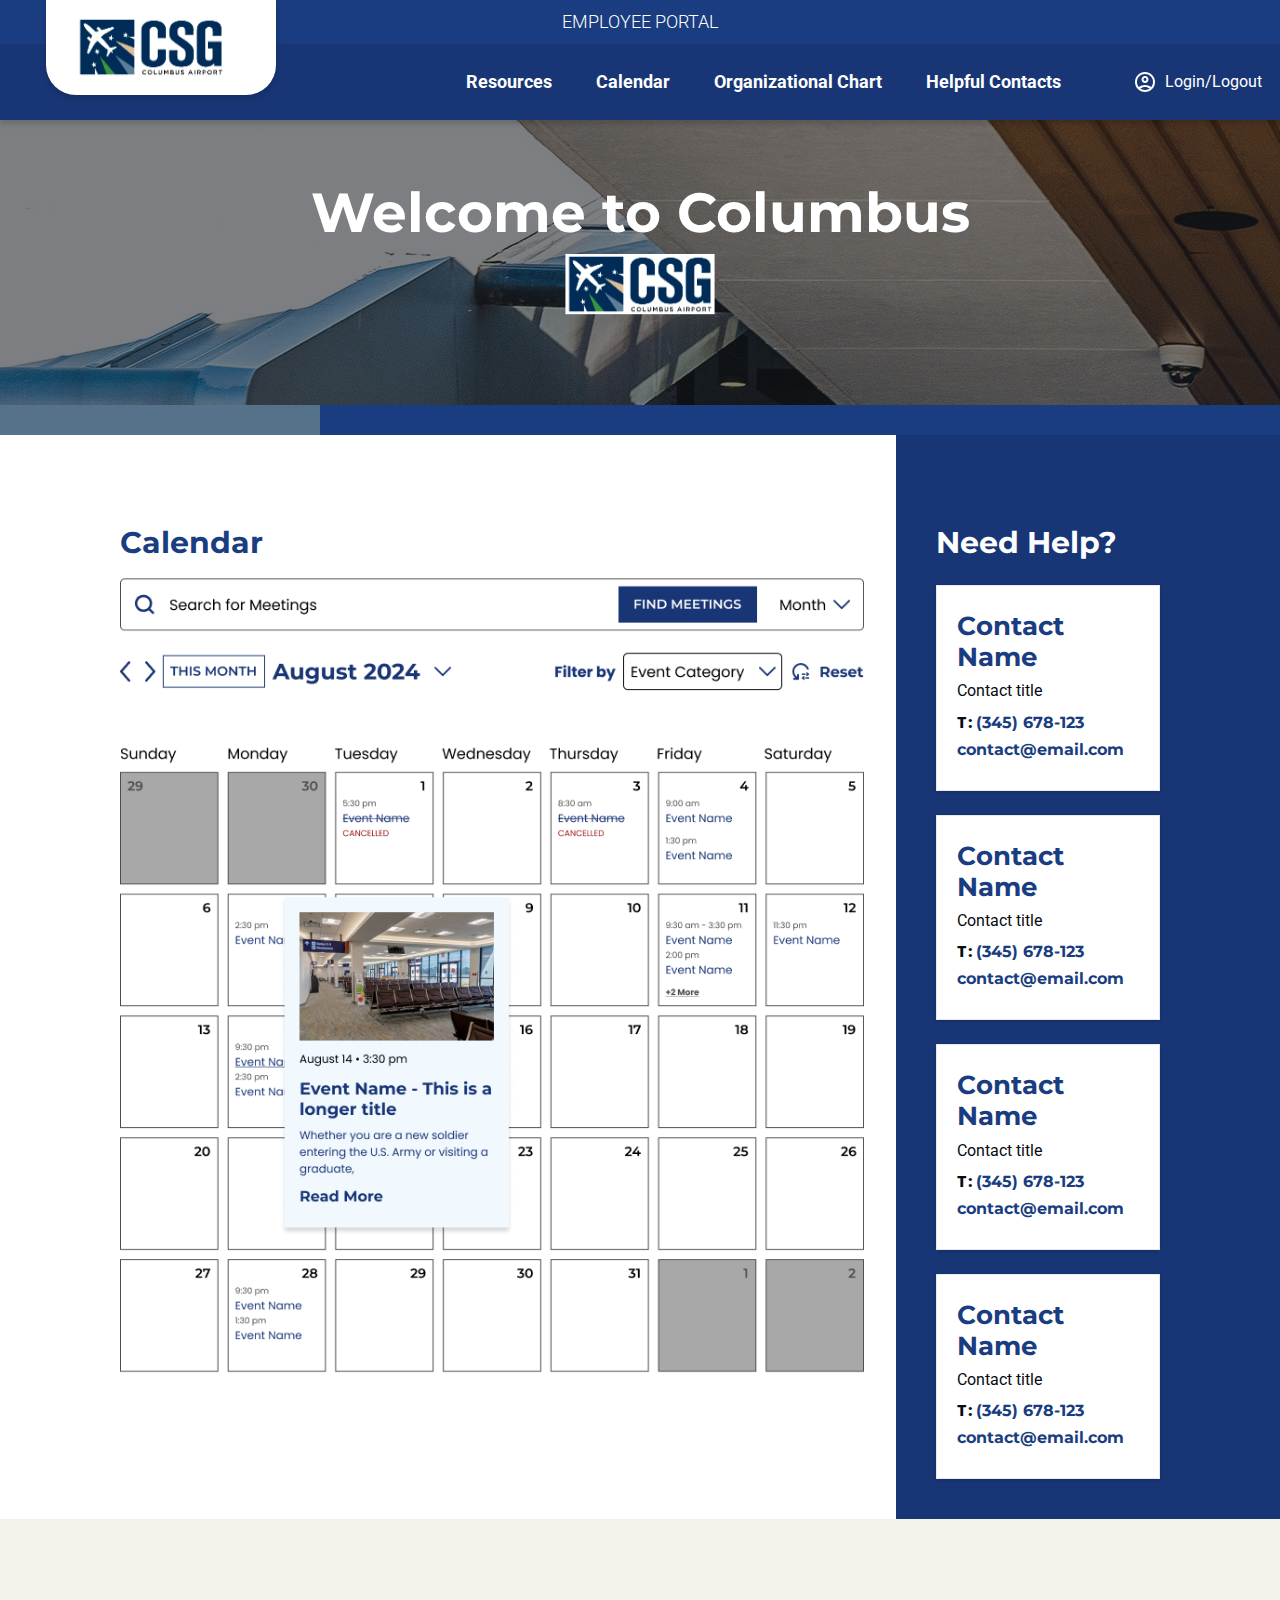
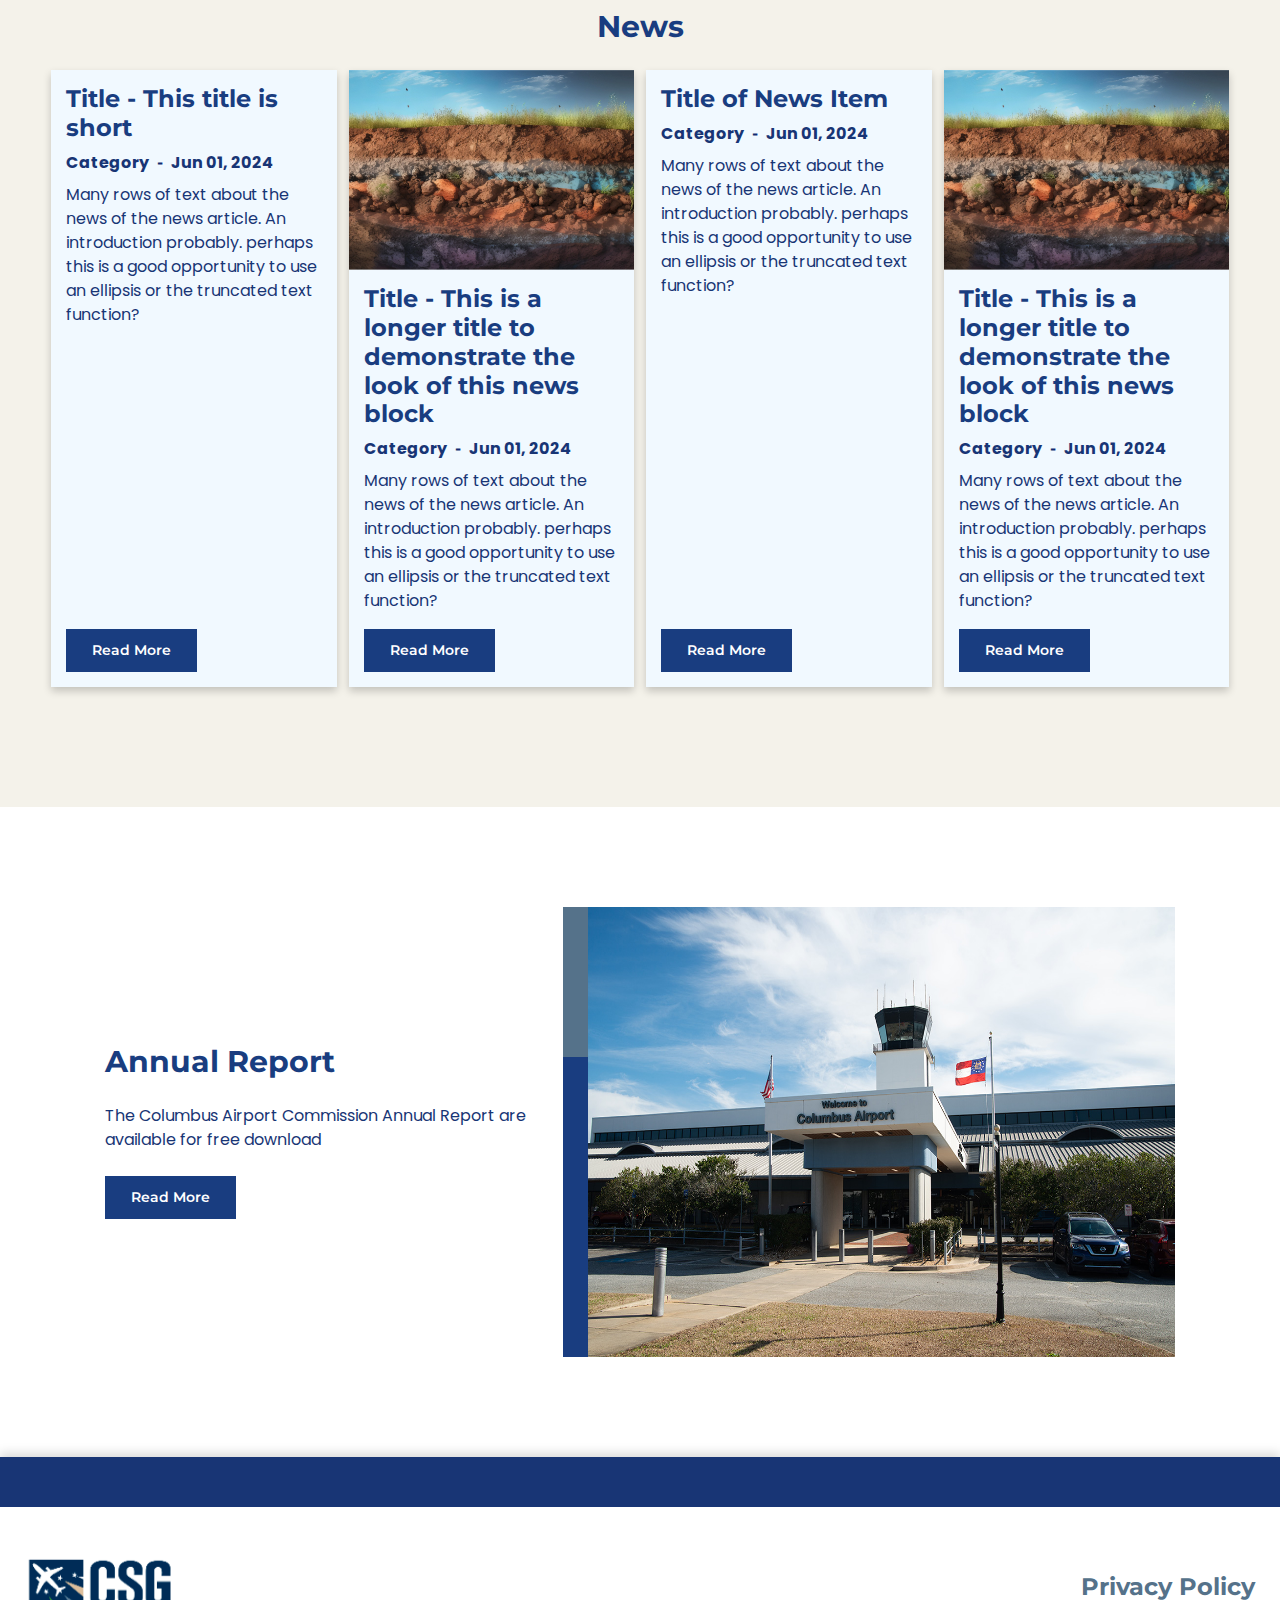
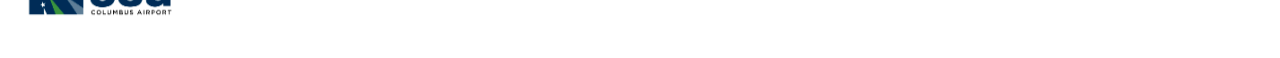
==== commit e9fd8fef: "page updations" ====
--- a/index.html
+++ b/index.html
@@ -9,8 +9,7 @@
     <title>Index.html</title>
     <link rel="preconnect" href="https://fonts.googleapis.com">
     <link rel="preconnect" href="https://fonts.gstatic.com" crossorigin>
-    <link href="https://fonts.googleapis.com/css2?family=Lato:ital,wght@0,100;0,300;0,400;0,700;0,900;1,100;1,300;1,400;1,700;1,900&family=Poppins:ital,wght@0,100;0,200;0,300;0,400;0,500;0,600;0,700;0,800;0,900;1,100;1,200;1,300;1,400;1,500;1,600;1,700;1,800;1,900&display=swap"
-        rel="stylesheet">
+    <link href="https://fonts.googleapis.com/css2?family=Montserrat:ital,wght@0,100..900;1,100..900&family=Poppins:ital,wght@0,100;0,200;0,300;0,400;0,500;0,600;0,700;0,800;0,900;1,100;1,200;1,300;1,400;1,500;1,600;1,700;1,800;1,900&family=Roboto:ital,wght@0,100;0,300;0,400;0,500;0,700;0,900;1,100;1,300;1,400;1,500;1,700;1,900&display=swap" rel="stylesheet">
     <link href="css/owl.carousel.min.css" rel="stylesheet">
     <link href="css/bootstrap.min.css" rel="stylesheet">
     <link href="css/custom.css" rel="stylesheet">
@@ -20,10 +19,10 @@
 <body>
     <header class="main_header">
         <div class="navbar navbar-expand-xl  ">
-            <div class="container">
+            <div class="navbar_wraper">
                 <div class="logo_wrap">
                     <a class="navbar-brand" href="#">
-                        <img src="img/logo.png" alt="logo">
+                        <img src="img/csg-logo.svg" alt="logo">
                     </a>
                 </div>
                 <button class="navbar-toggler" type="button" data-toggle="collapse" data-target="#navbarResponsive" aria-controls="navbarResponsive" aria-expanded="false" aria-label="Toggle navigation">
@@ -33,157 +32,124 @@
                </button>
                 <div class="collapse navbar-collapse" id="navbarResponsive">
                     <div class="top_header_cont">
-                        <div class="top_menu">
-                            <ul class="top_inner_menu">
-                                <li> <a href="#">Pay </a> </li>
-                                <li> <a href="#"> Career Opportunites</a> </li>
-                                <li> <a href="#">Courts Calendar</a> </li>
-                                <li> <a href="#">News</a> </li>
-                                <li> <a href="#">Calendar</a> </li>
-                            </ul>
-                            <div class="select_language">
-                                <select class="form_control">
-                              <option>Translate</option>
-                              <option>English</option>
-                              <option>Spain</option>
-                           </select>
-                            </div>
-                            <div class="top_search">
-                                <img src="img/search.png" style="max-height: 35px;width: 180px;" alt="">
-                            </div>
-                        </div>
+                       <span>Employee Portal</span>
                     </div>
                     <div class="nav_bottom  ">
                         <ul class="navbar-nav ">
-                            <li class="nav-item megamenu_item ">
-                                <a class="nav-link" href="#">About</a>
-                                <ul class="dropdown-menu megamenu">
-                                    <li>
-                                        <a href="#">Elected Officials</a>
-                                        <ul>
-                                            <li> <a href="#"> Archives & Record Management</a></li>
-                                            <li> <a href="#"> Controller</a></li>
-                                        </ul>
-                                    </li>
-                                    <li>
-                                        <a href="#">Commissioners’ Office</a>
-                                    </li>
-                                    <li>
-                                        <a href="#">Commissioners’ Office</a>
-                                    </li>
-                                    <li>
-                                        <a href="#">Commissioners’ Office</a>
-                                    </li>
+                            <li class="nav-item">
+                                <a class="nav-link" href="#">Resources</a>
+                                <ul class="dropdown-menu">
+                                    <li><a href="#"> Forms </a> </li>
+                                    <li><a href="#"> Documents </a> </li>
+                                    <li><a href="#"> FAQ </a> </li>
                                 </ul>
                             </li>
                             <li class="nav-item">
-                                <a class="nav-link" href="#">Government</a>
-                                <ul class="dropdown-menu">
-                                    <li><a href="#"> Events Calendar </a> </li>
-                                    <li><a href="#"> District News </a> </li>
-                                    <li><a href="#"> How To’s, Guides And Webinars </a> </li>
-                                </ul>
+                                <a class="nav-link" href="#">Calendar</a>
                             </li>
                             <li class="nav-item">
-                                <a class="nav-link" href="#">Health & Human Services</a>
+                                <a class="nav-link" href="#">Organizational Chart</a>
                             </li>
                             <li class="nav-item">
-                                <a class="nav-link" href="#"> Courts </a>
+                                <a class="nav-link" href="#">Helpful Contacts</a>
                             </li>
+                            
                         </ul>
-                        <div class="head_drop">
-                            <div class="dropdown">
-                                <button class="btn btn-secondary dropdown-toggle" type="button" id="dropdownMenuButton" data-toggle="dropdown" aria-haspopup="true" aria-expanded="false">
-                           How Do I
-                           </button>
-                                <div class="dropdown-menu" aria-labelledby="dropdownMenuButton">
-                                    <a class="dropdown-item" href="#">Apply/File for...</a>
-                                    <a class="dropdown-item" href="#">Find...</a>
-                                    <a class="dropdown-item" href="#">Report...</a>
-                                    <a class="dropdown-item" href="#">Pay...</a>
-                                </div>
-                            </div>
-                        </div>
+                        <div class="user_login_wraper">
+                            <a>
+                                <img src="img/account_circle.svg" alt="account">
+                                <span>Login/Logout</span>
+                            </a>
+
+                        </div>
+                      
                     </div>
                 </div>
             </div>
         </div>
     </header>
-    <h1 class="visually-hidden">Welcome to Franklin County, PA
-    </h1>
-    <div class="main_banner">
-        <div id="demo" class="carousel slide " data-ride="carousel" data-interval="false">
-            <ul class="carousel-indicators">
-                <li data-target="#demo" data-slide-to="0" class="active"></li>
-                <li data-target="#demo" data-slide-to="1"></li>
-                <li data-target="#demo" data-slide-to="2"></li>
-            </ul>
-            <div class="carousel-inner">
-                <div class="carousel-item active">
-                    <img src="img/banner.png" alt="">
-                    <div class="carousel-caption">
-                        <h2> <span>Welcome to</span> Franklin County, PA <span> Optional text field or tagline etc.</span></h2>
-                    </div>
-                </div>
-                <div class="carousel-item ">
-                    <img src="img/banner.png" alt="">
-                    <div class="carousel-caption">
-                        <h2> <span>Welcome to</span> Franklin County, PA <span> Optional text field or tagline etc.</span></h2>
-                    </div>
-                </div>
-            </div>
-            <a class="carousel-control-prev" href="#demo" data-slide="prev">
-                <img src="img/chevron-left.svg" alt="arrow left">
-            </a>
-            <a class="carousel-control-next" href="#demo" data-slide="next">
-                <img src="img/chevron-left.svg" alt="arrow right">
-            </a>
-        </div>
+   
+    <div class="main_banner" style="background-image: url(./img/banner.jpg);">
+       <h1>Welcome to Columbus</h1>
+       <div class="banner_logo"><img src="img/csg-logo.svg" alt="banner-logo"></div>
     </div>
-    <div class="nav_section">
-        <div class="navBlock row no-margin">
-            <div class="navcol">
-                <a href="#">
-                    <div class="navBlock_col">
-                        <div class="navblock_icon">
-                            <img src="img/bag-icon.svg" alt="icon1">
-                        </div>
-                        <h3>Job Opportunities </h3>
-                    </div>
-                </a>
-            </div>
-            <div class="navcol">
-                <a href="#">
-                    <div class="navBlock_col">
-                        <div class="navblock_icon">
-                            <img src="img/bag-icon.svg" alt="icon1">
-                        </div>
-                        <h3>Bids & Proposals</h3>
-                    </div>
-                </a>
-            </div>
-            <div class="navcol">
-                <a href="#">
-                    <div class="navBlock_col">
-                        <div class="navblock_icon">
-                            <img src="img/bag-icon.svg" alt="icon1">
-                        </div>
-                        <h3>Election Results</h3>
-                    </div>
-                </a>
-            </div>
-            <div class="navcol">
-                <a href="#">
-                    <div class="navBlock_col">
-                        <div class="navblock_icon">
-                            <img src="img/bag-icon.svg" alt="icon1">
-                        </div>
-                        <h3>Commissioners Meetings</h3>
-                    </div>
-                </a>
-            </div>
-        </div>
+   <section class="calendar_home_wraper">
+    <div class="strips">
+        <span></span>
+        <span></span>
     </div>
+        <div class="calendar_section_main">
+            <div class="calendar_section calendar_section_left">
+                <h2>Calendar</h2>
+                <img src="./img/calendar.png" alt=""> 
+            </div>
+            <div class="need_help_wraper calendar_section_right">
+                <h2>Need Help?</h2>
+                <div class="contact_card_wraper contactcard_row row">
+                    <div class="contact_box">
+                     
+                        <div class="cont_inner">
+                            <h3>Contact Name</h3>
+                            <span class="h4">Contact title</span>
+                            <div class="tel_em_fax">
+                                <p>
+                                    <strong>T:</strong> <a href="#">(345) 678-123 </a>
+                                </p>
+                                <p>
+                                    <a href="#"> contact@email.com</a>
+                                </p>
+                            </div>
+                        </div>
+                    </div>
+                    <div class="contact_box">
+                     
+                        <div class="cont_inner">
+                            <h3>Contact Name</h3>
+                            <span class="h4">Contact title</span>
+                            <div class="tel_em_fax">
+                                <p>
+                                    <strong>T:</strong> <a href="#">(345) 678-123 </a>
+                                </p>
+                                <p>
+                                    <a href="#"> contact@email.com</a>
+                                </p>
+                            </div>
+                        </div>
+                    </div>
+                    <div class="contact_box">
+                     
+                        <div class="cont_inner">
+                            <h3>Contact Name</h3>
+                            <span class="h4">Contact title</span>
+                            <div class="tel_em_fax">
+                                <p>
+                                    <strong>T:</strong> <a href="#">(345) 678-123 </a>
+                                </p>
+                                <p>
+                                    <a href="#"> contact@email.com</a>
+                                </p>
+                            </div>
+                        </div>
+                    </div>
+                    <div class="contact_box">
+                     
+                        <div class="cont_inner">
+                            <h3>Contact Name</h3>
+                            <span class="h4">Contact title</span>
+                            <div class="tel_em_fax">
+                                <p>
+                                    <strong>T:</strong> <a href="#">(345) 678-123 </a>
+                                </p>
+                                <p>
+                                    <a href="#"> contact@email.com</a>
+                                </p>
+                            </div>
+                        </div>
+                    </div>
+                </div>
+            </div>
+        </div>
+   </section>
     <section class="NewsMettings ">
         <div class="container">
             <div class="top-Title text-center ">
@@ -196,10 +162,61 @@
                     <div class="news_content">
                         <a href="#">
                             <div class="newsimg ">
+                                
+                                
+                            </div>
+                            <div class="newsinfo">
+                                <div class="newsBody">
+                                    <div class="newsbody_inner">
+                                        <h3>
+                                            Title - This title is short
+                                        </h3>
+                                        <div class="date_cat_wraper">
+                                            <span class="news_category">Category</span> -
+                                            <span class="date">Jun 01, 2024</span>
+                                        </div>
+                                        
+                                        <p>
+                                            Many rows of text about the news of the news article. An introduction probably. perhaps this is a good opportunity to use an ellipsis or the truncated text function?
+                                    </div>
+                                    <a href="#" class="btn_sm">Read More</a>
+                                </div>
+                            </div>
+                        </a>
+                    </div>
+                </div>
+                <div class="newsColumn ">
+                    <div class="news_content">
+                        <a href="#">
+                            <div class="newsimg ">
                                 <img src="img/news1.png " alt="">
-                                <div class="news_category">
-                                    Category
+                              
+                            </div>
+                            <div class="newsinfo">
+                                <div class="newsBody">
+                                    <div class="newsbody_inner">
+                                        <h3>
+                                            Title - This is a longer title to demonstrate the look of this news block
+                                        </h3>
+                                        <div class="date_cat_wraper">
+                                            <span class="news_category">Category</span> -
+                                            <span class="date">Jun 01, 2024</span>
+                                        </div>
+                                        <p>
+                                            Many rows of text about the news of the news article. An introduction probably. perhaps this is a good opportunity to use an ellipsis or the truncated text function?
+                                    </div>
+                                    <a href="#" class="btn_sm">Read More</a>
                                 </div>
+                            </div>
+                        </a>
+                    </div>
+                </div>
+                <div class="newsColumn ">
+                    <div class="news_content">
+                        <a href="#">
+                            <div class="newsimg ">
+                              
+                               
                             </div>
                             <div class="newsinfo">
                                 <div class="newsBody">
@@ -207,10 +224,15 @@
                                         <h3>
                                             Title of News Item
                                         </h3>
-                                        <span class="date">Jun 01, 2024</span>
+                                        <div class="date_cat_wraper">
+                                            <span class="news_category">Category</span> -
+                                            <span class="date">Jun 01, 2024</span>
+                                        </div>
                                         <p>
                                             Many rows of text about the news of the news article. An introduction probably. perhaps this is a good opportunity to use an ellipsis or the truncated text function?
+                                        </p>
                                     </div>
+                                    <a href="#" class="btn_sm">Read More</a>
                                 </div>
                             </div>
                         </a>
@@ -221,288 +243,69 @@
                         <a href="#">
                             <div class="newsimg ">
                                 <img src="img/news1.png " alt="">
-                                <div class="news_category">
-                                    Category
-                                </div>
+                              
                             </div>
                             <div class="newsinfo">
                                 <div class="newsBody">
                                     <div class="newsbody_inner">
                                         <h3>
-                                            Title of News Item
+                                            Title - This is a longer title to demonstrate the look of this news block
                                         </h3>
-                                        <span class="date">Jun 01, 2024</span>
+                                        <div class="date_cat_wraper">
+                                            <span class="news_category">Category</span> -
+                                            <span class="date">Jun 01, 2024</span>
+                                        </div>
                                         <p>
                                             Many rows of text about the news of the news article. An introduction probably. perhaps this is a good opportunity to use an ellipsis or the truncated text function?
                                     </div>
+                                    <a href="#" class="btn_sm">Read More</a>
                                 </div>
                             </div>
                         </a>
                     </div>
                 </div>
-                <div class="newsColumn ">
-                    <div class="news_content">
-                        <a href="#">
-                            <div class="newsimg ">
-                                <img src="img/news1.png " alt="">
-                                <div class="news_category">
-                                    Category
-                                </div>
-                            </div>
-                            <div class="newsinfo">
-                                <div class="newsBody">
-                                    <div class="newsbody_inner">
-                                        <h3>
-                                            Title of News Item
-                                        </h3>
-                                        <span class="date">Jun 01, 2024</span>
-                                        <p>
-                                            Many rows of text about the news of the news article. An introduction probably. perhaps this is a good opportunity to use an ellipsis or the truncated text function?
-                                    </div>
-                                </div>
-                            </div>
-                        </a>
-                    </div>
-                </div>
-                <div class="newsColumn ">
-                    <div class="news_content">
-                        <a href="#">
-                            <div class="newsimg ">
-                                <img src="img/news1.png " alt="">
-                                <div class="news_category">
-                                    Category
-                                </div>
-                            </div>
-                            <div class="newsinfo">
-                                <div class="newsBody">
-                                    <div class="newsbody_inner">
-                                        <h3>
-                                            Title of News Item
-                                        </h3>
-                                        <span class="date">Jun 01, 2024</span>
-                                        <p>
-                                            Many rows of text about the news of the news article. An introduction probably. perhaps this is a good opportunity to use an ellipsis or the truncated text function?
-                                    </div>
-                                </div>
-                            </div>
-                        </a>
-                    </div>
-                </div>
-            </div>
-            <div class="allBtn text-center">
-                <a href="#" class="btn_sm">View All News</a>
-            </div>
+            </div>
+              <div class="pagination_wraper">
+                
+              </div>
         </div>
     </section>
-    <div class="up_events section-padding">
+    <section class="annual_report_section">
         <div class="container">
-            <div class="top-Title text-center ">
-                <h2>
-                    Upcoming Events
-                </h2>
-                <P>
-                    Secondary line of text
-                </P>
-            </div>
-            <div class="evt_row row">
-                <div class="col-md-3 evt_col">
-                    <div class="evt-content">
-                        <a href="#">
-                            <div class="evt_date">
-                                <span class="date">Jun 01, 2024</span>
-                            </div>
-                            <div class="evt-info">
-                                <h3>Event Name</h3>
-                                <p>
-                                    2:00pm <span class="canel-info">CANCELED</span>
-                                </p>
-                                <p>
-                                    Location
-                                </p>
-                            </div>
-                        </a>
-                    </div>
-                </div>
-                <div class="col-md-3 evt_col">
-                    <div class="evt-content">
-                        <a href="#">
-                            <div class="evt_date">
-                                <span class="date">Jun 01, 2024</span>
-                            </div>
-                            <div class="evt-info">
-                                <h3>Event Name</h3>
-                                <p>
-                                    2:00pm <span class="canel-info">CANCELED</span>
-                                </p>
-                                <p>
-                                    Location
-                                </p>
-                            </div>
-                        </a>
-                    </div>
-                </div>
-                <div class="col-md-3 evt_col">
-                    <div class="evt-content">
-                        <a href="#">
-                            <div class="evt_date">
-                                <span class="date">Jun 01, 2024</span>
-                            </div>
-                            <div class="evt-info">
-                                <h3>Event Name</h3>
-                                <p>
-                                    2:00pm <span class="canel-info">CANCELED</span>
-                                </p>
-                                <p>
-                                    Location
-                                </p>
-                            </div>
-                        </a>
-                    </div>
-                </div>
-                <div class="col-md-3 evt_col">
-                    <div class="evt-content">
-                        <a href="#">
-                            <div class="evt_date">
-                                <span class="date">Jun 01, 2024</span>
-                            </div>
-                            <div class="evt-info">
-                                <h3>Event Name</h3>
-                                <p>
-                                    2:00pm <span class="canel-info">CANCELED</span>
-                                </p>
-                                <p>
-                                    Location
-                                </p>
-                            </div>
-                        </a>
-                    </div>
-                </div>
-            </div>
-            <div class="allBtn text-center">
-                <a href="#" class="btn_sm">View All</a>
-            </div>
-        </div>
-    </div>
-    <section class="quick_links section-padding" style="background-image: url(./img/quick-link-banner.png);">
-        <div class="container">
-            <div class="top-Title text-center ">
-                <h2>
-                    Quick Links
-                </h2>
-                <p>
-                    Secondary line of text
-                </p>
-            </div>
-            <div class="navBlock row no-margin">
-                <div class="navcol">
-                    <a href="#">
-                        <div class="navBlock_col">
-                            <div class="navblock_icon">
-                                <img src="img/gavel.svg" alt="icon1">
-                            </div>
-                            <h3>Court Calendar </h3>
-                        </div>
-                    </a>
-                </div>
-                <div class="navcol">
-                    <a href="#">
-                        <div class="navBlock_col">
-                            <div class="navblock_icon">
-                                <img src="img/gavel.svg" alt="icon1">
-                            </div>
-                            <h3>Court Calendar </h3>
-                        </div>
-                    </a>
-                </div>
-                <div class="navcol">
-                    <a href="#">
-                        <div class="navBlock_col">
-                            <div class="navblock_icon">
-                                <img src="img/gavel.svg" alt="icon1">
-                            </div>
-                            <h3>Court Calendar </h3>
-                        </div>
-                    </a>
-                </div>
-                <div class="navcol">
-                    <a href="#">
-                        <div class="navBlock_col">
-                            <div class="navblock_icon">
-                                <img src="img/gavel.svg" alt="icon1">
-                            </div>
-                            <h3>Court Calendar </h3>
-                        </div>
-                    </a>
-                </div>
-            </div>
-        </div>
+            <div class="row anual_report_row">
+                <div class="col-md-5">
+                    <div class="anual_report_content">
+                        <h2>Annual Report</h2>
+                        <p>The Columbus Airport Commission Annual Report are available for
+                            free download</p>
+                        <a href="#" class="btn_sm">Read More</a>
+                    </div>
+                </div>
+                <div class="col-md-7">
+                    <div class="anual_report_img vertical_border">
+                        <img src="./img/anual_report.jpeg" alt="anual-report"/>
+                    </div>
+                </div>
+            </div>
+        </div>
+
     </section>
+
     <footer class="footer ">
-        <div class="container">
+
 
 
             <div class="footer-content">
                 <div class="footer-row row  ">
-                    <div class="footer_left">
-                        <div class="foot_col col1 ">
-                            <span class="h3">Explore</span>
-                            <ul>
-                                <li><a href="#">Career Opportunities</a></li>
-                                <li><a href="#">County Departments Directory   </a></li>
-                                <li><a href="#">Sitemap  </a></li>
-                            </ul>
-                        </div>
-                        <div class="foot_col col2 ">
-                            <span class="h3">For Employees</span>
-                            <ul>
-                                <li><a href="#">Intranet</a></li>
-                                <li><a href="#">ESS  </a></li>
-                            </ul>
-                        </div>
-                        <div class="foot_col col3 ">
-                            <span class="h3">Notices</span>
-                            <ul>
-                                <li><a href="#">Open Records Policy </a></li>
-                                <li><a href="#">Social Media Public Comment Policy  </a></li>
-                                <li><a href="#">HIPAA Privacy Notice   </a></li>
-                                <li><a href="#">Non-Discrimination Regulation </a></li>
-                                <li><a href="#">FCC Grievance Process </a></li>
-                            </ul>
-                        </div>
-                    </div>
-                    <div class="footer_right">
-                        <div class="foot_logo">
-                            <a href="#"><img src="img/County seal 1.png" alt=""> </a>
-                            <a href="#"><img src="img/NEW County logo_horizontal 1.png" alt=""> </a>
-                        </div>
-                        <div class="contact_info">
-                            <span class="h4">Contact</span>
-                            <a href="#"> <img src="img/call.svg" alt="call icon">000 000 000 </a>
-                            <a href="#"> <img src="img/location_on.svg" alt="location icon">123, 4th St, 5th Floor, <br>City, ST, 12345 </a>
-                        </div>
-                        <div class="foot_media ">
-                            <ul>
-                                <li>
-                                    <a href=""><img src="img/facebook.svg" alt=""> </a>
-                                </li>
-                                <li>
-                                    <a href=""><img src="img/instagram.svg" alt=""> </a>
-                                </li>
-                                <li>
-                                    <a href=""><img src="img/twitter.svg" alt=""> </a>
-                                </li>
-                                <li>
-                                    <a href=""><img src="img/linked-in.svg" alt=""> </a>
-                                </li>
-                                <li>
-                                    <a href=""><img src="img/youtube.svg" alt=""> </a>
-                                </li>
-                            </ul>
-                        </div>
-                    </div>
-                </div>
-            </div>
-        </div>
+              
+                    <div class="foot_logo">
+                        <img src="img/csg-logo.svg" alt="logo">
+                    </div>
+                    <div class="privacy_link_wraper">
+                        <a href="#">Privacy Policy</a>
+                    </div>
+                </div>
+            </div>
         </div>
 
     </footer>
--- a/css/custom.css
+++ b/css/custom.css
@@ -5,7 +5,7 @@
 body {
   color: #070B0F;
   font-size: 16px;
-  font-family: "Lato", sans-serif;
+  font-family: "Poppins", sans-serif;
 }
 
 html {
@@ -26,38 +26,38 @@
 h6,
 .h6 {
     color: $black;
-    font-family: $lato;
+    font-family: $roboto;
 }*/
 h1,
 .h1 {
-  font-size: 42px;
+  font-size: 55px;
   font-weight: 700;
-  color: #43546A;
-  font-family: "Poppins", sans-serif;
+  color: #193D80;
+  font-family: "Montserrat", sans-serif;
 }
 
 h2,
 .h2 {
-  font-size: 34px;
+  font-size: 30px;
   font-weight: 700;
-  color: #43546A;
-  font-family: "Poppins", sans-serif;
+  color: #193D80;
+  font-family: "Montserrat", sans-serif;
 }
 
 h3,
 .h3 {
-  font-size: 22px;
+  font-size: 26px;
   font-weight: 700;
-  color: #43546A;
-  font-family: "Poppins", sans-serif;
+  color: #193D80;
+  font-family: "Montserrat", sans-serif;
 }
 
 h4,
 .h4 {
   font-size: 20px;
-  font-weight: 600;
+  font-weight: 400;
   color: #070B0F;
-  font-family: "Poppins", sans-serif;
+  font-family: "Montserrat", sans-serif;
 }
 
 h5,
@@ -65,7 +65,7 @@
   font-size: 16px;
   font-weight: 700;
   color: #4D4D50;
-  font-family: "Lato", sans-serif;
+  font-family: "Montserrat", sans-serif;
 }
 
 h6,
@@ -73,7 +73,7 @@
   font-size: 14px;
   font-weight: 700;
   color: #4D4D50;
-  font-family: "Lato", sans-serif;
+  font-family: "Poppins", sans-serif;
 }
 
 .h1,
@@ -90,7 +90,7 @@
   font-size: 16px;
   font-weight: 400;
   color: #070B0F;
-  font-family: "Lato", sans-serif;
+  font-family: "Poppins", sans-serif;
 }
 
 p.bold {
@@ -104,12 +104,14 @@
 }
 
 a {
-  color: #43546A;
+  color: #122A72;
   font-weight: 800;
-  text-decoration: underline;
+  text-decoration: none;
+  font-family: "Montserrat", sans-serif;
+  font-weight: 700;
 }
 a:hover {
-  color: #337D58;
+  color: #183575;
   text-decoration: underline;
   text-decoration-style: solid !important;
 }
@@ -125,24 +127,26 @@
 }
 
 .btn_sm {
-  font-size: 18px;
-  color: #070B0F;
-  font-family: "Poppins", sans-serif;
+  font-size: 14px;
+  color: #ffffff;
+  font-family: "Montserrat", sans-serif;
   font-weight: 600;
-  padding: 15px 20px;
+  padding: 8px 24px;
   text-decoration: none;
   display: inline-block;
   text-align: center;
   position: relative;
-  background: #CCBE9E;
+  background: #193D80;
   border-radius: 0px;
   text-decoration: none;
-  border: 0;
+  border: solid 2px #193D80;
+  line-height: 22.4px;
 }
 .btn_sm:hover {
-  background: #337D58;
-  color: #fff;
+  background: #ffffff;
+  color: #183575;
   text-decoration: none;
+  box-shadow: 0px 5px 4px 0px rgba(0, 0, 0, 0.25);
 }
 .btn_sm img {
   margin-right: 10px;
@@ -195,7 +199,7 @@
 
 span.date {
   font-weight: 700;
-  font-family: "Lato", sans-serif;
+  font-family: "Roboto", sans-serif;
   color: #4D4D50;
   font-size: 16px;
   display: block;
@@ -203,7 +207,7 @@
 }
 
 .container {
-  max-width: 1230px;
+  max-width: 1200px;
 }
 
 .short_container {
@@ -289,7 +293,7 @@
 
 label.title {
   font-weight: 700;
-  font-family: "Lato", sans-serif;
+  font-family: "Poppins", sans-serif;
   font-size: 16px;
   color: #070B0F;
 }
@@ -321,6 +325,20 @@
   width: 100%;
   top: 0px;
   box-shadow: 0px 4px 5px 0px rgba(0, 0, 0, 0.15);
+}
+.main_header .navbar_wraper {
+  width: 100%;
+}
+.main_header .logo_wrap {
+  position: absolute;
+  left: 46px;
+  top: 0;
+  background: #fff;
+  border-radius: 0px 0px 30px 30px;
+  box-shadow: 0px 3px 6px 0px rgba(0, 0, 0, 0.16);
+  display: flex;
+  padding: 12px 40px 12px 30px;
+  z-index: 99;
 }
 .main_header a {
   text-decoration: none;
@@ -360,13 +378,26 @@
   }
 }
 .main_header .top_header_cont {
-  margin-left: auto;
+  width: 100%;
   z-index: 9;
-  padding-top: 6px;
+  padding: 10px 0px;
+  background: #193D80;
+  color: #ffffff;
+  display: flex;
+  align-items: center;
+  justify-content: center;
+}
+.main_header .top_header_cont span {
+  font-family: "Roboto", sans-serif;
+  text-transform: uppercase;
+  font-size: 18px;
+  line-height: 24px;
+  font-weight: 300;
 }
 .main_header .navbar ul {
   list-style: none;
   padding: 0;
+  margin-right: 50px;
 }
 .main_header .social_media {
   display: flex;
@@ -397,7 +428,21 @@
   max-height: 16px;
 }
 .main_header .social_media a:hover {
-  background: #337D58;
+  background: #183575;
+}
+.main_header .user_login_wraper a {
+  color: #ffffff;
+  font-family: "Roboto", sans-serif;
+  line-height: 26px;
+  font-weight: 400;
+  font-size: 16px;
+  display: flex;
+  -moz-column-gap: 8px;
+       column-gap: 8px;
+  cursor: pointer;
+}
+.main_header .user_login_wraper a:hover {
+  color: #ffffff;
 }
 .main_header .top_menu {
   display: flex;
@@ -416,7 +461,7 @@
   font-size: 15px;
   padding: 8px 12px;
   display: inline-block;
-  font-family: "Lato", sans-serif;
+  font-family: "Poppins", sans-serif;
   font-weight: 400;
   position: relative;
 }
@@ -453,7 +498,7 @@
   fill: #fff !important;
 }
 .main_header .top_search .asp_w_container .promagnifier:hover {
-  background: #337D58 !important;
+  background: #183575 !important;
 }
 .main_header .top_search .asp_w_container .probox,
 .main_header .top_search .asp_w_container .promagnifier,
@@ -476,7 +521,7 @@
   margin-top: -2px !important;
 }
 .main_header .top_search .asp_w_container .proinput input.orig {
-  font-family: "Lato", sans-serif !important;
+  font-family: "popins", sans-serif !important;
   font-size: 15px !important;
   color: #000 !important;
   padding-bottom: 4px !important;
@@ -484,28 +529,28 @@
   padding-top: 0px !important;
 }
 .main_header .top_search .asp_w_container ::-webkit-input-placeholder {
-  font-family: "Lato", sans-serif !important;
+  font-family: "popins", sans-serif !important;
   font-size: 15px !important;
   color: #000 !important;
   padding-bottom: 4px !important;
   font-weight: normal !important;
 }
 .main_header .top_search .asp_w_container ::-moz-placeholder {
-  font-family: "Lato", sans-serif !important;
+  font-family: "popins", sans-serif !important;
   font-size: 15px !important;
   color: #000 !important;
   padding-bottom: 4px !important;
   font-weight: normal !important;
 }
 .main_header .top_search .asp_w_container :-ms-input-placeholder {
-  font-family: "Lato", sans-serif !important;
+  font-family: "popins", sans-serif !important;
   font-size: 15px !important;
   color: #000 !important;
   padding-bottom: 4px !important;
   font-weight: normal !important;
 }
 .main_header .top_search .asp_w_container :-moz-placeholder {
-  font-family: "Lato", sans-serif !important;
+  font-family: "popins", sans-serif !important;
   font-size: 15px !important;
   color: #000 !important;
   padding-bottom: 4px !important;
@@ -516,10 +561,15 @@
   margin-left: auto;
 }
 .main_header .nav_bottom {
-  margin-top: 14px;
+  margin-top: 0px;
   margin-left: auto;
   display: flex;
   flex-wrap: wrap;
+  background: #183575;
+  width: 100%;
+  justify-content: flex-end;
+  align-items: center;
+  padding-right: 18px;
 }
 .main_header .nav_bottom .mega-dropdown-menu {
   display: none;
@@ -569,6 +619,9 @@
   padding: 0;
   margin-bottom: 8px;
 }
+.main_header .navbar-nav {
+  padding: 16px 0px !important;
+}
 .main_header .navbar-nav > li {
   position: relative;
   margin: 0px 4px;
@@ -576,18 +629,17 @@
   align-items: center;
 }
 .main_header .navbar-nav > li > a {
-  font-size: 21px;
-  padding: 12px 16px 30px 16px !important;
+  font-size: 18px;
+  padding: 10px 18px 10px 18px !important;
   text-align: center;
   display: flex;
   align-items: center;
   justify-content: center;
+  position: relative;
+  color: #ffffff !important;
+  font-weight: 700;
+  font-family: "Roboto", sans-serif;
   line-height: 24px;
-  position: relative;
-  color: #070B0F !important;
-  font-weight: 700;
-  font-family: "Poppins", sans-serif;
-  border-radius: 5px;
 }
 @media (min-width: 1200px) {
   .main_header .navbar-nav > li:hover .dropdown-menu,
@@ -597,16 +649,16 @@
   }
 }
 .main_header .navbar-nav > li:hover > a {
-  color: #337D58 !important;
+  color: #ffffff !important;
 }
 .main_header .navbar-nav > li:hover > a::after {
   content: "";
   position: absolute;
-  width: calc(100% - 30px);
-  height: 6px;
+  width: 100%;
+  height: 2px;
   bottom: 0px;
-  background: #337D58;
-  left: 15px;
+  background: #ffffff;
+  left: 0px;
 }
 .main_header .navbar-nav > li.megamenu_item {
   position: static;
@@ -623,14 +675,14 @@
   margin-bottom: 0;
 }
 .main_header .navbar-nav > li.megamenu_item .dropdown-menu > li > a {
-  color: #43546A;
+  color: #193D80;
   font-size: 16px;
   font-weight: 700;
   padding: 15px 20px;
   text-decoration: none;
 }
 .main_header .navbar-nav .dropdown-menu {
-  width: 300px;
+  width: 193px;
   border-radius: 0px;
   padding: 20px;
   text-align: left;
@@ -639,7 +691,7 @@
   background: #fff;
   top: 100%;
   border: 0;
-  box-shadow: 0px 1px 3px rgba(0, 0, 0, 0.1607843137);
+  box-shadow: 0px 4px 4px 0px rgba(0, 0, 0, 0.25);
   border-radius: 0;
   padding-bottom: 15px;
 }
@@ -648,15 +700,15 @@
   position: relative;
 }
 .main_header .navbar-nav .dropdown-menu > li > a {
-  color: #070B0F;
+  color: #183575;
   text-align: left;
   display: block;
-  font-size: 15px;
-  font-weight: normal;
+  font-size: 16px;
+  font-weight: 700;
   padding: 0px;
 }
 .main_header .navbar-nav .dropdown-menu > li > a:hover {
-  color: #337D58;
+  color: #183575;
   text-decoration: underline;
 }
 .main_header .navbar-nav .dropdown-menu > li ul {
@@ -701,7 +753,7 @@
 .main_header .plus-minus::after {
   content: "+";
   position: absolute;
-  color: #337D58;
+  color: #183575;
   font-weight: 300;
   /*background-image: url(../img/select-arrow.svg);
       background-repeat: no-repeat;
@@ -790,7 +842,7 @@
   font-weight: 600;
 }
 .main_header .mega-menu-wrap .mega-sub-menu .menu > li > a:hover {
-  color: #43546A;
+  color: #193D80;
   text-decoration: underline;
 }
 .main_header .mega-menu-wrap .mega-sub-menu .menu > li .sub-menu li a {
@@ -836,8 +888,10 @@
 }
 
 .main_banner {
-  padding-top: 126px;
+  margin-top: 90px;
   position: relative;
+  padding-bottom: 90px;
+  padding-top: 90px;
 }
 .main_banner:before {
   content: "";
@@ -847,6 +901,19 @@
   height: 100%;
   background: linear-gradient(0deg, rgba(25, 29, 34, 0.57) 0%, rgba(25, 29, 34, 0.57) 100%);
   z-index: 1;
+}
+.main_banner h1 {
+  color: #ffffff !important;
+  z-index: 2;
+  text-align: center;
+  position: relative;
+}
+.main_banner .banner_logo {
+  position: relative;
+  display: flex;
+  align-items: center;
+  justify-content: center;
+  z-index: 2;
 }
 .main_banner .iframe_wrap {
   width: 100%;
@@ -979,7 +1046,7 @@
   transform: translateY(-10px);
 }
 .nav_section .navblock_icon {
-  background: #43546A;
+  background: #193D80;
   border-radius: 100px;
   width: 130px;
   height: 130px;
@@ -1020,8 +1087,20 @@
 }
 
 .NewsMettings {
-  padding-top: 50px;
-  padding-bottom: 60px;
+  padding-top: 90px;
+  padding-bottom: 90px;
+  background-color: #F4F2EA;
+}
+.NewsMettings .container-fluid {
+  max-width: 1200px;
+}
+
+.newsbody_inner p {
+  font-size: 16px;
+  font-style: normal;
+  font-weight: 400;
+  line-height: 24px;
+  color: #183575;
 }
 
 .top-Title {
@@ -1076,7 +1155,7 @@
 .up_events .evt-content .canel-info {
   color: #B61717;
   text-transform: uppercase;
-  font-family: "Lato", sans-serif;
+  font-family: "Roboto", sans-serif;
   font-weight: 400;
   position: relative;
   padding-left: 15px;
@@ -1112,7 +1191,7 @@
 }
 .quick_links .top-Title p {
   color: #ffffff;
-  font-family: "Lato", sans-serif;
+  font-family: "Roboto", sans-serif;
   font-weight: 400;
 }
 .quick_links .navBlock {
@@ -1218,16 +1297,6 @@
   position: relative;
   box-shadow: 0px -4px 10px 0px rgba(0, 0, 0, 0.15);
 }
-.footer::before {
-  content: "";
-  position: absolute;
-  width: 50%;
-  background: #43546A;
-  left: 0px;
-  top: 0px;
-  height: 100%;
-  z-index: -1;
-}
 @media (min-width: 1400px) {
   .footer .container {
     max-width: 1900px;
@@ -1235,9 +1304,16 @@
     padding-right: 40px;
   }
 }
+.footer::before {
+  content: "";
+  background: #183575;
+  height: 50px;
+  width: 100%;
+  display: flex;
+}
 
 .footer-content {
-  background: #43546A;
+  background: #ffffff;
 }
 .footer-content span.h3 {
   font-size: 18px;
@@ -1245,6 +1321,9 @@
 }
 .footer-content .footer-row {
   margin: 0px;
+  justify-content: space-between;
+  align-items: center;
+  padding: 50px 25px 40px 25px;
 }
 .footer-content .footer_left {
   padding-top: 70px;
@@ -1268,7 +1347,7 @@
 }
 .footer-content .footer_left ul li a {
   font-size: 16px;
-  font-family: "Lato", sans-serif;
+  font-family: "Roboto", sans-serif;
   font-weight: 400;
   text-decoration: underline;
   color: #FAFAFA;
@@ -1284,7 +1363,6 @@
   padding-right: 40px;
 }
 .footer-content .foot_logo {
-  margin-bottom: 20px;
   display: flex;
 }
 .footer-content .foot_logo a {
@@ -1300,7 +1378,7 @@
   display: grid;
   grid-template-columns: 30px auto;
   font-weight: 400;
-  font-family: "Lato", sans-serif;
+  font-family: "Roboto", sans-serif;
   font-size: 18px;
   text-decoration: none;
   margin-bottom: 10px;
@@ -1489,14 +1567,14 @@
 
 .wp-block-quote {
   text-align: left;
-  font-family: "Lato", sans-serif;
+  font-family: "Roboto", sans-serif;
   max-width: 800px !important;
   border-left: 0px !important;
 }
 .wp-block-quote cite {
   font-size: 16px !important;
   font-weight: 700;
-  color: #43546A !important;
+  color: #193D80 !important;
   margin-top: 0px;
 }
 .wp-block-quote p {
@@ -1505,7 +1583,7 @@
 
 .main_breadcrumb {
   padding-top: 5px;
-  font-family: "Lato", sans-serif;
+  font-family: "Roboto", sans-serif;
 }
 .main_breadcrumb .container {
   max-width: 100%;
@@ -1563,7 +1641,7 @@
 }
 .page_title {
   padding-top: 40px !important;
-  padding-bottom: 30px !important;
+  padding-bottom: 40px !important;
   display: flex;
   align-items: center;
   justify-content: center;
@@ -1591,14 +1669,29 @@
   padding-left: 0px;
   padding-right: 0px;
 }
+.generic_middle_block a {
+  margin-top: 8px;
+  margin-bottom: 8px;
+}
+.generic_middle_block h2 {
+  margin-bottom: 16px;
+}
+.generic_middle_block p {
+  margin-bottom: 16px;
+  color: #183575;
+}
 .generic_middle_block .date {
-  color: #43546A;
-  margin-bottom: 10px;
+  color: #183575;
+  margin-bottom: 24px;
   display: block;
+  font-weight: 400;
+  font-size: 18px;
+  font-family: "Poppins", sans-serif;
 }
 
 .general_carousel {
-  margin-bottom: 30px;
+  margin-top: 24px;
+  margin-bottom: 24px;
 }
 .general_carousel .caption-carousel {
   padding-top: 15px;
@@ -1609,8 +1702,6 @@
 }
 .general_carousel .carousel-control-next {
   right: 40px;
-}
-.general_carousel .carousel-control-next img {
   transform: rotate(180deg);
 }
 .general_carousel .carousel-control-prev {
@@ -1619,16 +1710,24 @@
 .general_carousel .carousel-control-next,
 .general_carousel .carousel-control-prev {
   opacity: 1;
-  width: 40px;
-  height: 56px;
-  top: 50%;
+  width: 52px;
+  height: 52px;
+  top: 40%;
   opacity: 1;
-  transform: translateY(-50%);
-  background: rgba(0, 0, 0, 0.6);
+  background: #fff;
+}
+.general_carousel .carousel-control-next img,
+.general_carousel .carousel-control-prev img {
+  width: 12px;
+  height: 20px;
 }
 .general_carousel .carousel-control-next:hover,
 .general_carousel .carousel-control-prev:hover {
-  opacity: 0.8;
+  background-color: #183575;
+}
+.general_carousel .carousel-control-next:hover img,
+.general_carousel .carousel-control-prev:hover img {
+  filter: brightness(0) saturate(100%) invert(100%) sepia(0%) saturate(7454%) hue-rotate(128deg) brightness(107%) contrast(99%);
 }
 .general_carousel .carousel-item img {
   width: 100%;
@@ -1638,11 +1737,11 @@
 
 .doc_block {
   display: block;
-  color: #43546A;
+  color: #193D80;
   font-size: 16px;
   font-weight: 800;
   margin-bottom: 10px;
-  font-family: "Lato", sans-serif;
+  font-family: "Poppins", sans-serif;
   text-decoration: underline;
 }
 .doc_block img {
@@ -1677,7 +1776,7 @@
 }
 
 .form-main .cont_form_wrapper {
-  background: #43546A;
+  background: #193D80;
   padding: 50px 50px;
 }
 @media (max-width: 768px) {
@@ -1708,7 +1807,7 @@
 .form-main .cont_form .gform_button:hover,
 .form-main .gform_validation_errors .gform_button:hover {
   background: #ffffff;
-  color: #43546A;
+  color: #193D80;
 }
 .form-main .gform_heading .gform_footer,
 .form-main .cont_form .gform_footer,
@@ -1791,7 +1890,7 @@
   position: absolute;
   background: #BDDCC8;
   font-size: 16px;
-  font-family: "Lato", sans-serif;
+  font-family: "Roboto", sans-serif;
   color: #4D4D50;
   bottom: 0px;
   left: 0px;
@@ -2006,10 +2105,10 @@
 }
 .button_ico_box h3 {
   font-size: 21px;
-  color: #337D58;
+  color: #183575;
 }
 .button_ico_box:hover .img_icon {
-  background: #337D58;
+  background: #183575;
 }
 .button_ico_box:hover .img_icon img {
   filter: brightness(0) invert(1);
@@ -2041,10 +2140,10 @@
   justify-content: center;
   align-items: center;
   margin-right: 20px;
-  color: #43546A;
+  color: #193D80;
   font-weight: 600;
   font-size: 18px;
-  border: 2px solid #43546A;
+  border: 2px solid #193D80;
   font-family: "Poppins", sans-serif;
 }
 .how_to_cont .how_row .how_title {
@@ -2070,7 +2169,7 @@
   text-align: left;
 }
 .contactcard_row .cont_inner span.h4 {
-  font-family: "Lato", sans-serif;
+  font-family: "Roboto", sans-serif;
   font-size: 16px;
   font-weight: normal;
   margin-bottom: 0px;
@@ -2104,7 +2203,7 @@
   color: #070B0F;
 }
 .contactcard_row .tel_em_fax a {
-  color: #43546A;
+  color: #193D80;
   font-weight: 700;
 }
 .contactcard_row .tel_em_fax a:hover {
@@ -2343,33 +2442,40 @@
 }
 
 .no-found-info {
-  padding: 70px 0px 70px 0px;
+  padding: 90px 0px 90px 0px;
   text-align: center;
   max-width: 800px;
   margin: auto;
 }
 .no-found-info h1 {
-  font-size: 130px;
-  margin-bottom: 20px;
+  font-size: 90px;
+  margin-bottom: 16px;
+  line-height: 66px;
 }
 .no-found-info h2 {
-  font-size: 22px;
+  font-size: 36px;
+  margin-bottom: 16px;
+}
+.no-found-info h4 {
+  font-size: 20px;
+  margin-bottom: 24px;
+  font-weight: 400;
+  font-family: "Montserrat", sans-serif;
 }
 .no-found-info .btn_sm {
   min-width: 180px;
-  margin-top: 20px;
 }
 .no-found-info .search404 {
   max-width: 345px;
   margin: 0 auto;
 }
 .no-found-info .asp_w_container .promagnifier {
-  background: #43546A !important;
+  background: #193D80 !important;
   width: 40px !important;
   display: flex;
   align-items: center;
   justify-content: center;
-  outline: 1px solid #43546A;
+  outline: 1px solid #193D80;
 }
 .no-found-info .asp_w_container .promagnifier svg {
   fill: #fff !important;
@@ -2397,35 +2503,35 @@
   min-width: 170px;
 }
 .no-found-info .asp_w_container .proinput input.orig {
-  font-family: "Lato", sans-serif !important;
+  font-family: "Roboto", sans-serif !important;
   font-size: 14px !important;
   color: #464D4D !important;
   padding-bottom: 4px !important;
   font-weight: 500 !important;
 }
 .no-found-info .asp_w_container ::-webkit-input-placeholder {
-  font-family: "Lato", sans-serif !important;
+  font-family: "Roboto", sans-serif !important;
   font-size: 14px !important;
   color: #464D4D !important;
   padding-bottom: 4px !important;
   font-weight: 500 !important;
 }
 .no-found-info .asp_w_container ::-moz-placeholder {
-  font-family: "Lato", sans-serif !important;
+  font-family: "Roboto", sans-serif !important;
   font-size: 14px !important;
   color: #464D4D !important;
   padding-bottom: 4px !important;
   font-weight: 500 !important;
 }
 .no-found-info .asp_w_container :-ms-input-placeholder {
-  font-family: "Lato", sans-serif !important;
+  font-family: "Roboto", sans-serif !important;
   font-size: 14px !important;
   color: #464D4D !important;
   padding-bottom: 4px !important;
   font-weight: 500 !important;
 }
 .no-found-info .asp_w_container :-moz-placeholder {
-  font-family: "Lato", sans-serif !important;
+  font-family: "Roboto", sans-serif !important;
   font-size: 14px !important;
   color: #464D4D !important;
   padding-bottom: 4px !important;
@@ -2480,7 +2586,7 @@
   justify-content: center;
 }
 .main_search_content .search_box .asp_w_container .promagnifier svg {
-  fill: #337D58 !important;
+  fill: #183575 !important;
   width: 30px !important;
 }
 .main_search_content .search_box .asp_w_container .probox,
@@ -2502,35 +2608,35 @@
   min-width: 170px;
 }
 .main_search_content .search_box .asp_w_container .proinput input.orig {
-  font-family: "Lato", sans-serif !important;
+  font-family: "Roboto", sans-serif !important;
   font-size: 15px !important;
   color: #4D4D50 !important;
   padding-bottom: 4px !important;
   font-weight: 500 !important;
 }
 .main_search_content .search_box .asp_w_container ::-webkit-input-placeholder {
-  font-family: "Lato", sans-serif !important;
+  font-family: "Roboto", sans-serif !important;
   font-size: 15px !important;
   color: #4D4D50 !important;
   padding-bottom: 4px !important;
   font-weight: 500 !important;
 }
 .main_search_content .search_box .asp_w_container ::-moz-placeholder {
-  font-family: "Lato", sans-serif !important;
+  font-family: "Roboto", sans-serif !important;
   font-size: 14px !important;
   color: #4D4D50 !important;
   padding-bottom: 4px !important;
   font-weight: 500 !important;
 }
 .main_search_content .search_box .asp_w_container :-ms-input-placeholder {
-  font-family: "Lato", sans-serif !important;
+  font-family: "Roboto", sans-serif !important;
   font-size: 15px !important;
   color: #4D4D50 !important;
   padding-bottom: 4px !important;
   font-weight: 500 !important;
 }
 .main_search_content .search_box .asp_w_container :-moz-placeholder {
-  font-family: "Lato", sans-serif !important;
+  font-family: "Roboto", sans-serif !important;
   font-size: 15px !important;
   color: #4D4D50 !important;
   padding-bottom: 4px !important;
@@ -2647,7 +2753,7 @@
   font-weight: 700;
   background: #BDDCC8;
   font-size: 16px;
-  font-family: "Lato", sans-serif;
+  font-family: "popins", sans-serif;
   color: #4D4D50;
   padding: 5px 12px;
   display: inline-block;
@@ -2732,7 +2838,7 @@
   text-align: left;
 }
 .event_wraper .mt_row .evt_filter label {
-  color: #43546A;
+  color: #193D80;
   font-size: 20px;
   font-family: "Poppins", sans-serif;
   font-weight: 600;
@@ -2763,7 +2869,7 @@
   font-weight: 700;
   background: #BDDCC8;
   font-size: 16px;
-  font-family: "Lato", sans-serif;
+  font-family: "popins", sans-serif;
   color: #4D4D50;
   padding: 5px 12px;
   display: inline-block;
@@ -2785,7 +2891,7 @@
 }
 .evt_lst_row .text_evt_block .evt-date span {
   font-size: 34px;
-  color: #43546A;
+  color: #193D80;
   font-weight: 700;
   font-family: "Poppins", sans-serif;
   line-height: 40px;
@@ -2793,7 +2899,7 @@
 .evt_lst_row .text_evt_block .canel-info {
   color: #B61717;
   text-transform: uppercase;
-  font-family: "Lato", sans-serif;
+  font-family: "popins", sans-serif;
   font-weight: 400;
   position: relative;
 }
@@ -2807,7 +2913,7 @@
   text-decoration: none;
   font-weight: 700;
   font-size: 22px;
-  color: #43546A !important;
+  color: #193D80 !important;
   font-family: "Poppins", sans-serif;
   border: 0 !important;
 }
@@ -2831,7 +2937,7 @@
 .event-detail .canel-info {
   color: #B61717;
   text-transform: uppercase;
-  font-family: "Lato", sans-serif;
+  font-family: "popins", sans-serif;
   font-weight: 400;
   position: relative;
   margin-bottom: 15px;
@@ -2965,7 +3071,7 @@
 .acc__panel_sd .dd-cont-row .dd_right h3 {
   font-size: 16px;
   color: #070B0F;
-  font-family: "Lato", sans-serif;
+  font-family: "Roboto", sans-serif;
   font-weight: 700;
   margin-bottom: 5px;
 }
@@ -3160,19 +3266,36 @@
   grid-column-gap: 10px;
 }
 
+.date_cat_wraper {
+  display: flex;
+  -moz-column-gap: 8px;
+       column-gap: 8px;
+}
+.date_cat_wraper .date {
+  font-weight: 700;
+  color: #183575;
+  font-family: "Poppins", sans-serif;
+  line-height: 24px;
+  font-size: 16px;
+}
+
 .news_category {
   font-weight: 700;
-  position: absolute;
-  background: #BDDCC8;
+  background: transparent;
   font-size: 16px;
-  font-family: "Lato", sans-serif;
-  color: #4D4D50;
+  font-family: "Poppins", sans-serif;
+  color: #183575;
   bottom: 0px;
   left: 0px;
-  padding: 5px 12px;
+  padding: 0px 0px;
   text-transform: capitalize;
-}
-
+  line-height: 24px;
+}
+
+.newsinfo {
+  display: flex;
+  height: 100%;
+}
 .newsinfo a {
   text-decoration: none !important;
 }
@@ -3216,28 +3339,41 @@
   height: 100%;
   position: relative;
   box-shadow: none;
-  background: #EEEEEE;
+  background: #F1F9FF;
   box-shadow: 0px 4px 8px 0px rgba(0, 0, 0, 0.2);
+  display: flex;
+  flex-direction: column;
 }
 .news_content h3 {
-  margin-bottom: 6px;
+  margin-bottom: 8px;
+  font-size: 24px;
 }
 .news_content > a {
   text-decoration: none;
 }
 .news_content:hover {
-  background: #CBCDBE;
+  background: #F1F9FF;
 }
 .news_content:hover h3 {
-  text-decoration: underline;
+  text-decoration: none;
+}
+.news_content:hover .btn_sm {
+  background: #ffffff;
+  color: #183575;
+  box-shadow: 0px 5px 4px 0px rgba(0, 0, 0, 0.25);
 }
 .news_content .date {
-  margin-bottom: 10px;
+  margin-bottom: 8px;
   display: block;
 }
 
 .newsBody {
   padding: 15px 15px;
+  display: flex;
+  height: 100%;
+  justify-content: space-between;
+  flex-direction: column;
+  align-items: baseline;
 }
 
 .allBtn a {
@@ -3324,7 +3460,7 @@
   margin-left: 8px;
 }
 .list_grid_view a.active {
-  background: #43546A;
+  background: #193D80;
   color: #fff;
 }
 .list_grid_view a.active img {
@@ -3354,7 +3490,7 @@
   margin-bottom: 5px;
 }
 .news_filer ul li a {
-  background: #337D58;
+  background: #183575;
   border-radius: 3px;
   padding: 10px 15px;
   text-decoration: none;
@@ -3369,7 +3505,7 @@
   color: #ffffff;
 }
 .news_filer ul li a.active {
-  background: #43546A;
+  background: #193D80;
   color: #ffffff;
 }
 .news_filer .reset {
@@ -3475,7 +3611,7 @@
 .news_detail .media-social ul li a {
   width: 35px;
   height: 35px;
-  background: #337D58;
+  background: #183575;
   display: flex;
   align-items: center;
   justify-content: center;
@@ -3592,7 +3728,7 @@
 .acccard .acctitle h4 {
   font-size: 16px;
   font-weight: 700;
-  font-family: "Lato", sans-serif;
+  font-family: "Roboto", sans-serif;
   color: #4D4D50;
   margin-bottom: 0px;
 }
@@ -3607,7 +3743,7 @@
 }
 .acccard .acctitle:hover h2,
 .acccard .acctitle:hover h3 {
-  color: #43546A;
+  color: #193D80;
   text-decoration: underline;
 }
 .acccard .acc_right {
@@ -4007,7 +4143,7 @@
 .gform_wrapper input:focus,
 .gform_wrapper select:focus,
 .gform_wrapper textarea:focus {
-  border: 1px solid #337D58 !important;
+  border: 1px solid #183575 !important;
   outline: 0 !important;
 }
 
@@ -4222,7 +4358,7 @@
 }
 .wp-block-advgb-accordions .advgb-accordion-header .advgb-accordion-header-title,
 .advgb-accordions-wrapper .advgb-accordion-header .advgb-accordion-header-title {
-  color: #43546A !important;
+  color: #193D80 !important;
   position: relative;
   font-size: 22px !important;
   font-weight: 700;
@@ -4306,7 +4442,7 @@
 }
 .wp-block-table th,
 .wp-block-advgb-table th {
-  background: #43546A;
+  background: #193D80;
   text-transform: none;
   color: #fff;
   border-top: 0 !important;
@@ -4399,14 +4535,14 @@
   outline: 0;
 }
 .advgb-tabs-wrapper ul.advgb-tabs-panel li.advgb-tab.advgb-tab.advgb-tab-active {
-  background: #43546A !important;
+  background: #193D80 !important;
   border-right: 0 !important;
   border-left: 0px !important;
 }
 .advgb-tabs-wrapper ul.advgb-tabs-panel li.advgb-tab.advgb-tab.advgb-tab-active a {
   font-weight: 600;
   color: #fff !important;
-  background: #43546A !important;
+  background: #193D80 !important;
 }
 .advgb-tabs-wrapper ul.advgb-tabs-panel li.advgb-tab.advgb-tab.advgb-tab-active a p {
   color: #fff !important;
@@ -4414,7 +4550,7 @@
 .advgb-tabs-wrapper ul.advgb-tabs-panel li.advgb-tab.advgb-tab.advgb-tab-active a:after {
   content: "";
   position: absolute;
-  background: #43546A;
+  background: #193D80;
   left: 0px;
   width: 100%;
   height: 4px;
@@ -4423,14 +4559,14 @@
 }
 .advgb-tabs-wrapper ul.advgb-tabs-panel li.advgb-tab:hover a {
   color: #ffffff !important;
-  background: #337D58 !important;
+  background: #183575 !important;
 }
 .advgb-tabs-wrapper ul.advgb-tabs-panel li.advgb-tab:hover a p {
   color: #fff !important;
   font-weight: 600;
 }
 .advgb-tabs-wrapper ul.advgb-tabs-panel li.advgb-tab:focus {
-  background: #43546A !important;
+  background: #193D80 !important;
 }
 .advgb-tabs-wrapper .advgb-tabs-panel::-webkit-scrollbar {
   width: 10px;
@@ -4630,7 +4766,7 @@
   margin: 0px 6px;
   text-decoration: none !important;
   padding: 2px 4px;
-  font-family: "Lato", sans-serif;
+  font-family: "Poppins", sans-serif;
 }
 .wp-pagenavi .next.page-numbers,
 .wp-pagenavi .prev.page-numbers,
@@ -4758,7 +4894,7 @@
   bottom: -6px;
   width: 15px;
   height: 5px;
-  background: #337D58;
+  background: #183575;
   left: 50%;
   transform: translateX(-50%);
 }
@@ -4796,10 +4932,10 @@
 }
 
 .addeventatc {
-  color: #43546A !important;
+  color: #193D80 !important;
   font-weight: 800;
   font-size: 16px !important;
-  font-family: "Lato", sans-serif !important;
+  font-family: "Roboto", sans-serif !important;
   box-shadow: none !important;
   background: none !important;
   padding-left: 38px !important;
@@ -4822,7 +4958,7 @@
 }
 .addeventatc:hover {
   text-decoration: underline;
-  color: #337D58 !important;
+  color: #183575 !important;
 }
 .addeventatc:hover:before {
   filter: brightness(0) saturate(100%) invert(38%) sepia(36%) saturate(664%) hue-rotate(98deg) brightness(97%) contrast(82%);
@@ -5512,10 +5648,10 @@
 }
 .main_wrapper .advgb-image-block.full-width.color_block {
   max-width: 100% !important;
-  background: #43546A;
+  background: #193D80;
 }
 .main_wrapper .advgb-image-block.full-width.color_block div.advgb-image-block {
-  background: #43546A;
+  background: #193D80;
 }
 .main_wrapper .advgb-image-block.full-width.color_block .advgb-image-overlay {
   opacity: 1 !important;
@@ -5530,7 +5666,7 @@
   box-shadow: 0px 1px 3px rgba(0, 0, 0, 0.1607843137);
   border: 1px solid #DEDEDE;
   border-radius: 0;
-  font-family: "Lato", sans-serif;
+  font-family: "Roboto", sans-serif;
   z-index: 9;
 }
 .popover .exp_left {
@@ -5539,7 +5675,7 @@
 }
 .popover .exp_left .day {
   font-size: 14px;
-  color: #43546A;
+  color: #193D80;
   font-weight: normal;
   text-transform: uppercase;
 }
@@ -5554,7 +5690,7 @@
   margin-top: 10px;
 }
 .popover p {
-  font-family: "Lato", sans-serif;
+  font-family: "Roboto", sans-serif;
   font-weight: 300;
   font-size: 16px;
   line-height: 24px;
@@ -5578,7 +5714,7 @@
 }
 
 .fc .fc-toolbar.fc-header-toolbar {
-  background: #43546A;
+  background: #193D80;
   padding: 10px 0px;
   margin-bottom: 0;
 }
@@ -5666,13 +5802,13 @@
 }
 
 .singal-event-general .event-item {
-  background: #337D58;
+  background: #183575;
   border-radius: 15px;
   padding: 15px;
 }
 .singal-event-general .event-item h5 {
   margin-bottom: 0px;
-  color: #43546A;
+  color: #193D80;
   opacity: 0.9;
   font-weight: 500;
   font-size: 14px;
@@ -5803,7 +5939,7 @@
 .tooltipster-base.tribe-events-tooltip-theme .popover-body .tribe-events-calendar-list__event-datetime {
   font-size: 14px;
   text-transform: uppercase;
-  color: #43546A;
+  color: #193D80;
   font-weight: normal;
 }
 .tooltipster-base.tribe-events-tooltip-theme .popover-body .evt_title {
@@ -5897,13 +6033,13 @@
   margin-bottom: 18px;
 }
 .tooltipster-base.tribe-events-tooltip-theme .popover-body .evt_slider .post-slide {
-  background: #337D58;
+  background: #183575;
   border-radius: 15px;
   padding: 15px;
 }
 .tooltipster-base.tribe-events-tooltip-theme .popover-body .evt_slider .post-slide p {
   margin-bottom: 0px;
-  color: #43546A;
+  color: #193D80;
   opacity: 0.9;
   font-weight: 500;
   font-size: 14px;
@@ -5948,9 +6084,9 @@
 .tooltipster-base.tribe-events-tooltip-theme .popover-body .add_cal_det .addeventatc {
   box-shadow: none !important;
   text-shadow: none !important;
-  color: #43546A !important;
+  color: #193D80 !important;
   font-weight: 800 !important;
-  font-family: "Lato", sans-serif !important;
+  font-family: "Roboto", sans-serif !important;
   padding: 13px 12px 12px 35px !important;
   text-decoration: underline;
 }
@@ -6009,28 +6145,28 @@
   box-shadow: 0px 4px 5px 0px rgba(0, 0, 0, 0.15) !important;
 }
 .tribe-events-view .tribe-events-header__events-bar ::-webkit-input-placeholder {
-  font-family: "Lato", sans-serif !important;
+  font-family: "popins", sans-serif !important;
   font-size: 16px !important;
   color: #4D4D50 !important;
   padding-bottom: 0px !important;
   font-weight: normal !important;
 }
 .tribe-events-view .tribe-events-header__events-bar ::-moz-placeholder {
-  font-family: "Lato", sans-serif !important;
+  font-family: "popins", sans-serif !important;
   font-size: 16px !important;
   color: #4D4D50 !important;
   padding-bottom: 0px !important;
   font-weight: normal !important;
 }
 .tribe-events-view .tribe-events-header__events-bar :-ms-input-placeholder {
-  font-family: "Lato", sans-serif !important;
+  font-family: "popins", sans-serif !important;
   font-size: 16px !important;
   color: #4D4D50 !important;
   padding-bottom: 0px !important;
   font-weight: normal !important;
 }
 .tribe-events-view .tribe-events-header__events-bar :-moz-placeholder {
-  font-family: "Lato", sans-serif !important;
+  font-family: "popins", sans-serif !important;
   font-size: 16px !important;
   color: #4D4D50 !important;
   padding-bottom: 0px !important;
@@ -6057,7 +6193,7 @@
   text-decoration: none !important;
 }
 .tribe-events-view .tribe-events-c-view-selector__button-text {
-  font-family: "Lato", sans-serif !important;
+  font-family: "Roboto", sans-serif !important;
   font-size: 15px !important;
   color: #4D4D50 !important;
   font-weight: normal !important;
@@ -6091,7 +6227,7 @@
 .tribe-events-view .tribe-events-c-top-bar .tribe-events-c-top-bar__datepicker-time span {
   font-size: 34px !important;
   font-family: "Poppins", sans-serif !important;
-  color: #43546A !important;
+  color: #193D80 !important;
   font-weight: 700 !important;
 }
 .tribe-events-view .tribe-events-c-top-bar .tribe-events-c-top-bar__datepicker-button-icon-svg {
@@ -6112,7 +6248,7 @@
   font-size: 20px;
   font-family: "Poppins", sans-serif;
   font-weight: 600;
-  color: #43546A;
+  color: #193D80;
   padding-top: 0px !important;
 }
 .tribe-events-view .evt_filter .tribe-filter-bar {
@@ -6167,8 +6303,8 @@
   padding-left: 5px !important;
 }
 .tribe-events-view .tribe-events-calendar-month__header-column-title {
-  font-family: "Lato", sans-serif !important;
-  color: #43546A !important;
+  font-family: "Roboto", sans-serif !important;
+  color: #193D80 !important;
   font-size: 16px !important;
   font-weight: 700 !important;
   text-transform: none;
@@ -6183,7 +6319,7 @@
 }
 .tribe-events-view .tribe-events-calendar-month__day .tribe-events-calendar-month__day-cell .tribe-events-calendar-month__day-date {
   font-size: 24px !important;
-  font-family: "Lato", sans-serif;
+  font-family: "popins", sans-serif;
   font-weight: normal !important;
   text-align: right;
   padding: 10px !important;
@@ -6191,7 +6327,7 @@
   opacity: 1 !important;
 }
 .tribe-events-view .tribe-events-calendar-month__day .tribe-events-calendar-month__day-cell .tribe-events-calendar-month__day-date a {
-  font-family: "Lato", sans-serif;
+  font-family: "popins", sans-serif;
   font-weight: normal !important;
   color: #000 !important;
 }
@@ -6216,12 +6352,12 @@
   color: #4D4D50 !important;
   font-size: 13px !important;
   font-weight: normal !important;
-  font-family: "Lato", sans-serif;
+  font-family: "popins", sans-serif;
 }
 .tribe-events-view .tribe-events-calendar-month__calendar-event .tribe-events-calendar-month__calendar-event-title a {
-  color: #43546A;
+  color: #193D80;
   font-size: 16px;
-  font-family: "Lato", sans-serif;
+  font-family: "Roboto", sans-serif;
   font-weight: 500;
   text-decoration: underline;
 }
@@ -6274,4 +6410,106 @@
 .tooltipster-sidetip.tooltipster-left .tooltipster-arrow-background,
 .tooltipster-sidetip.tooltipster-left .tooltipster-arrow-border {
   border: 0 !important;
+}
+
+.calendar_home_wraper .calendar_section_main {
+  display: flex;
+  width: 100%;
+}
+.calendar_home_wraper .calendar_section_left {
+  background: #ffffff;
+  width: 70%;
+  padding-left: 120px;
+  padding-right: 32px;
+  padding-top: 90px;
+}
+.calendar_home_wraper .calendar_section_left img {
+  width: 100%;
+}
+.calendar_home_wraper .calendar_section_right {
+  background: #183575;
+  width: 30%;
+  padding: 90px 120px 40px 40px;
+}
+
+.strips {
+  display: flex;
+}
+.strips span:first-child {
+  width: 25%;
+  background-color: #55728A;
+  height: 30px;
+}
+.strips span:nth-child(2) {
+  width: 75%;
+  background: #193D80;
+  height: 30px;
+}
+
+.need_help_wraper h2 {
+  color: #ffffff;
+  margin-bottom: 24px;
+}
+.need_help_wraper .contact_box {
+  width: 100%;
+}
+
+.contact_card_wraper {
+  flex-direction: column;
+  row-gap: 24px;
+}
+
+.annual_report_section {
+  padding: 100px 90px;
+}
+.annual_report_section .anual_report_row {
+  align-items: center;
+}
+.annual_report_section .anual_report_content h2 {
+  margin-bottom: 24px;
+}
+.annual_report_section .anual_report_content p {
+  margin-bottom: 24px;
+  color: #183575;
+}
+
+.privacy_link_wraper a {
+  font-family: "Montserrat", sans-serif;
+  font-size: 24px;
+  font-style: normal;
+  font-weight: 700;
+  line-height: 38.4px;
+  color: #55728A;
+  text-decoration: none;
+}
+.privacy_link_wraper a:hover {
+  text-decoration: underline;
+  color: #183575;
+}
+
+.vertical_border {
+  height: 450px;
+  position: relative;
+}
+.vertical_border::before {
+  content: "";
+  width: 25px;
+  height: 150px;
+  background: #55728A;
+  z-index: 2;
+  position: absolute;
+}
+.vertical_border::after {
+  content: "";
+  width: 25px;
+  height: 100%;
+  position: absolute;
+  left: 0;
+  z-index: 1;
+  background: #193D80;
+}
+
+.anual_report_img img {
+  padding-left: 25px;
+  height: 100%;
 }/*# sourceMappingURL=custom.css.map */--- a/css/responsive.css
+++ b/css/responsive.css
@@ -662,7 +662,7 @@
 }
 @media (min-width: 768px) {
   .main_wrapper {
-    min-height: calc(100vh - 350px);
+    min-height: calc(100vh - 200px);
   }
   .for_mob {
     display: none;
@@ -1046,7 +1046,7 @@
   #top-header .nav_bottom .mega-menu-wrap .max-mega-menu > li > a {
     line-height: 50px !important;
     height: 50px !important;
-    color: #43546A !important;
+    color: #193D80 !important;
     font-size: 16px !important;
     background: #ffffff !important;
     padding-left: 20px !important;
@@ -1064,7 +1064,7 @@
   #top-header .nav_bottom .mega-menu-wrap .max-mega-menu > li > ul > li > a {
     width: 100% !important;
     background: #fff !important;
-    color: #43546A !important;
+    color: #193D80 !important;
     font-size: 16px !important;
     font-family: "Poppins", sans-serif !important;
     padding: 6px 0px 6px 0px !important;
@@ -1139,7 +1139,7 @@
   }
   #top-header #navbarResponsive .nav_bottom .head_drop .dropdown .btn {
     background: none;
-    color: #43546A;
+    color: #193D80;
     border: 0;
     padding: 13px 20px;
     font-size: 16px;
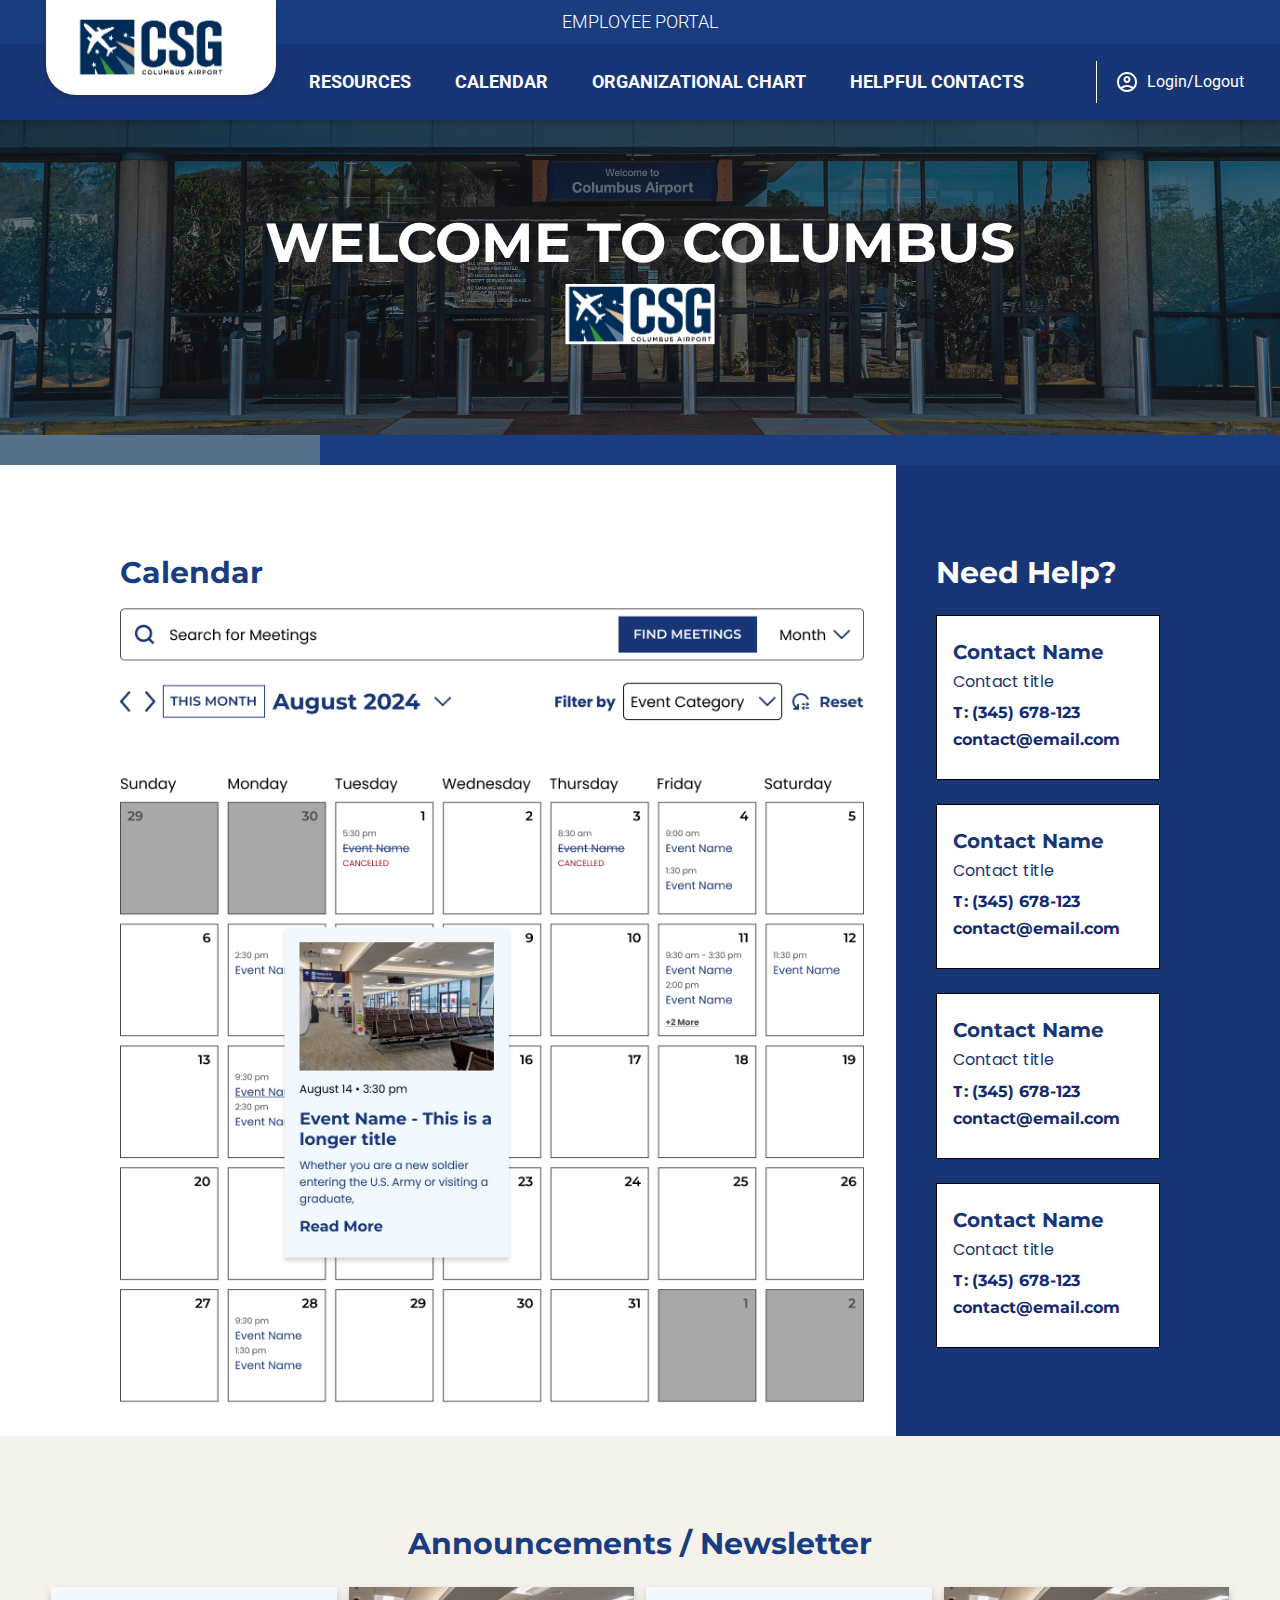
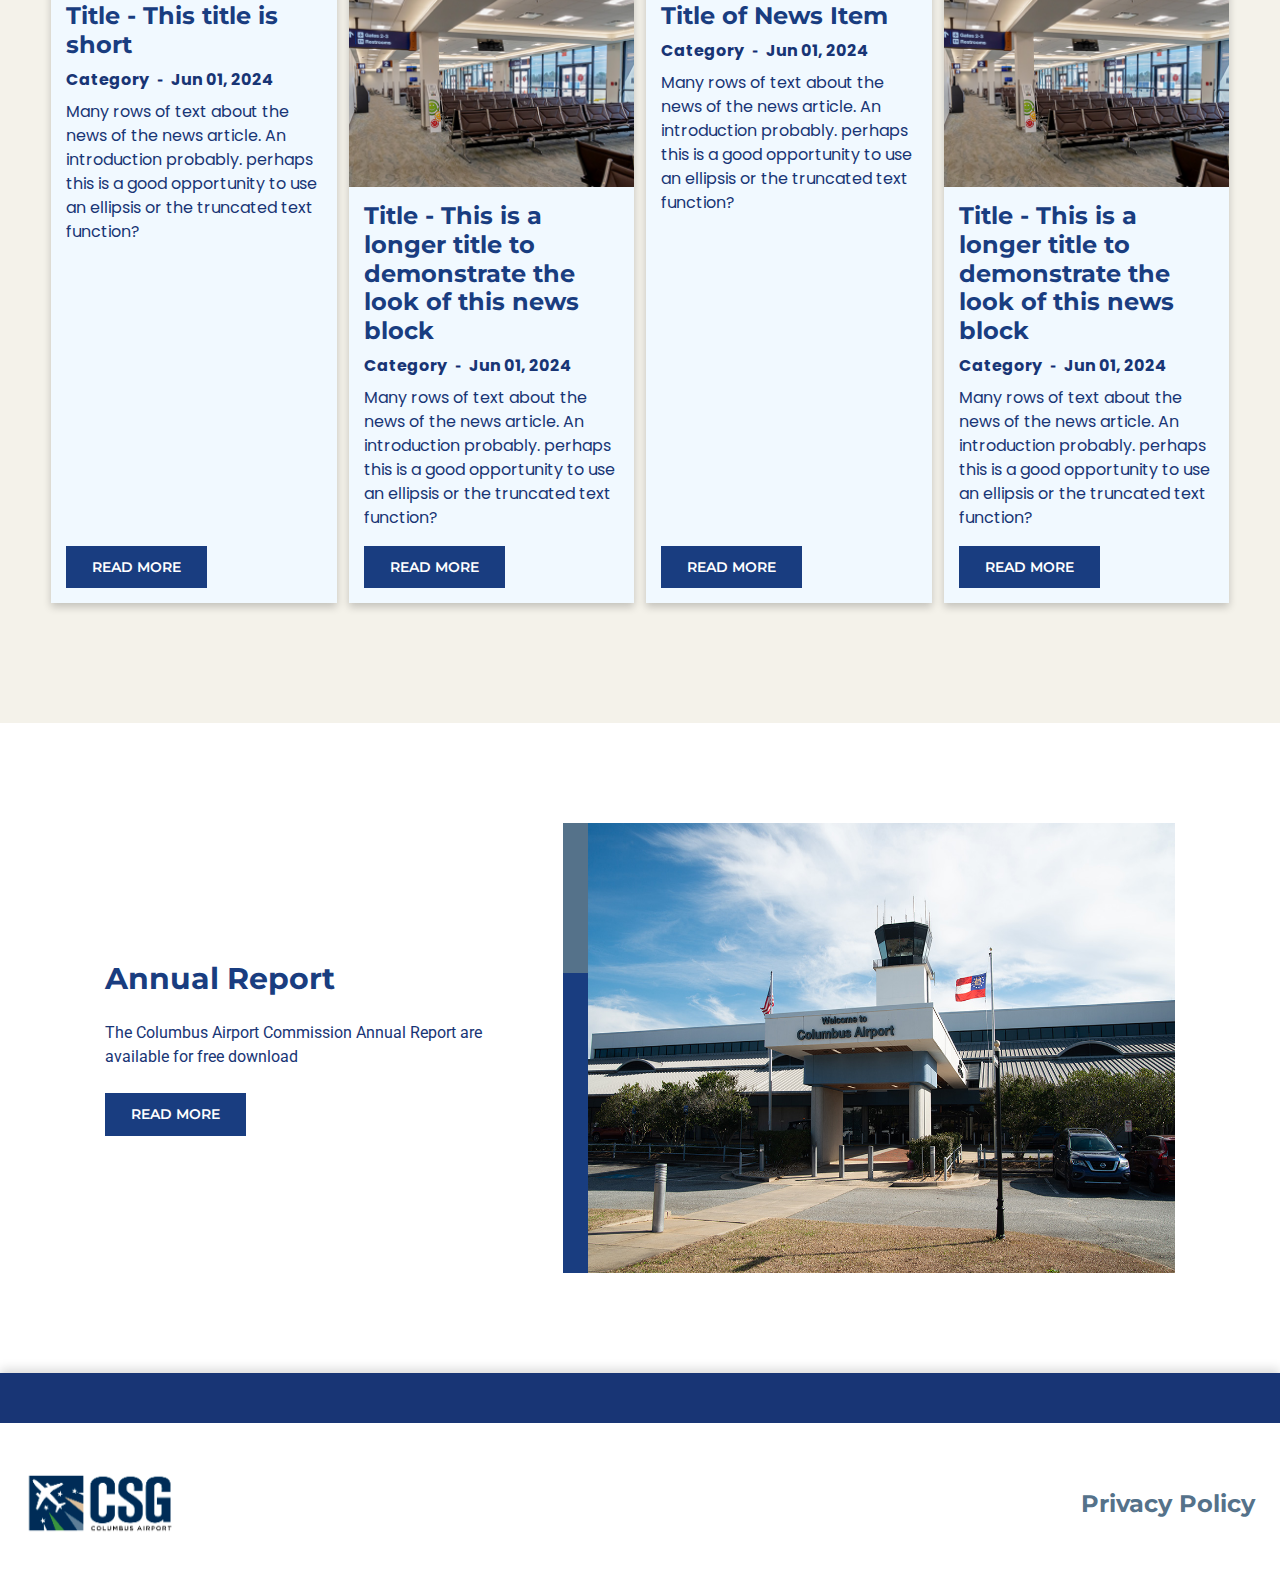
==== commit db973fb3: "added reponsive changes" ====
--- a/index.html
+++ b/index.html
@@ -150,11 +150,11 @@
             </div>
         </div>
    </section>
-    <section class="NewsMettings ">
+    <section class="NewsMettings">
         <div class="container">
             <div class="top-Title text-center ">
                 <h2>
-                    News
+                    Announcements / Newsletter
                 </h2>
             </div>
             <div class="newsRow row">
@@ -270,11 +270,11 @@
               </div>
         </div>
     </section>
-    <section class="annual_report_section">
+    <section class="custom_media_section">
         <div class="container">
-            <div class="row anual_report_row">
+            <div class="row custom_media_row">
                 <div class="col-md-5">
-                    <div class="anual_report_content">
+                    <div class="custom_media_content">
                         <h2>Annual Report</h2>
                         <p>The Columbus Airport Commission Annual Report are available for
                             free download</p>
@@ -282,7 +282,7 @@
                     </div>
                 </div>
                 <div class="col-md-7">
-                    <div class="anual_report_img vertical_border">
+                    <div class="custom_media_img vertical_border">
                         <img src="./img/anual_report.jpeg" alt="anual-report"/>
                     </div>
                 </div>
--- a/css/custom.css
+++ b/css/custom.css
@@ -1,9 +1,10 @@
+@charset "UTF-8";
 .test-btn {
   background-color: #156CB7;
 }
 
 body {
-  color: #070B0F;
+  color: #183575;
   font-size: 16px;
   font-family: "Poppins", sans-serif;
 }
@@ -56,7 +57,7 @@
 .h4 {
   font-size: 20px;
   font-weight: 400;
-  color: #070B0F;
+  color: #000;
   font-family: "Montserrat", sans-serif;
 }
 
@@ -89,8 +90,12 @@
   line-height: 24px;
   font-size: 16px;
   font-weight: 400;
-  color: #070B0F;
+  color: #000;
   font-family: "Poppins", sans-serif;
+}
+
+.color-primary {
+  color: #183575;
 }
 
 p.bold {
@@ -141,6 +146,7 @@
   text-decoration: none;
   border: solid 2px #193D80;
   line-height: 22.4px;
+  text-transform: uppercase;
 }
 .btn_sm:hover {
   background: #ffffff;
@@ -152,7 +158,7 @@
   margin-right: 10px;
 }
 .gform_button {
-  color: #070B0F !important;
+  color: #000 !important;
   font-weight: 700 !important;
   padding: 15px 20px !important;
   line-height: 24px !important;
@@ -175,7 +181,7 @@
 }
 
 .wp-block-button__link {
-  color: #070B0F !important;
+  color: #000 !important;
   font-weight: 700;
   padding: 15px 20px;
   text-decoration: none !important;
@@ -224,9 +230,9 @@
 }
 
 .form-control {
-  min-height: 50px;
+  min-height: 40px;
   background-color: #ffffff;
-  border: 1px solid #4D4D50;
+  border: 1px solid #000;
   border-radius: 5px !important;
 }
 
@@ -246,18 +252,18 @@
   background-repeat: no-repeat;
   -webkit-appearance: none;
   -moz-appearance: none;
-  background-position: top 20px right 12px;
+  background-position: top 15px right 12px;
   min-width: 130px;
   background-size: 16px;
-  color: #070B0F;
+  color: #000;
   border-radius: 3px;
   min-height: 50px;
   font-size: 14px;
   font-weight: 500;
-  color: #4D4D50;
+  color: #000;
 }
 select.form-control {
-  color: #4D4D50;
+  color: #000;
   cursor: pointer;
   padding-right: 30px;
 }
@@ -295,7 +301,7 @@
   font-weight: 700;
   font-family: "Poppins", sans-serif;
   font-size: 16px;
-  color: #070B0F;
+  color: #000;
 }
 
 ::-webkit-input-placeholder {
@@ -354,7 +360,7 @@
   position: relative;
   padding: 0px;
   font-size: 14px;
-  color: #070B0F;
+  color: #000;
   font-weight: bold;
   margin-right: 0px;
   padding-top: 5px;
@@ -421,7 +427,7 @@
   align-items: center;
   justify-content: center;
   border-radius: 100px;
-  background-color: #070B0F;
+  background-color: #000;
 }
 .main_header .social_media a img {
   max-width: 18px;
@@ -429,6 +435,10 @@
 }
 .main_header .social_media a:hover {
   background: #183575;
+}
+.main_header .user_login_wraper {
+  border-left: solid 1px #fff;
+  padding: 8px 18px;
 }
 .main_header .user_login_wraper a {
   color: #ffffff;
@@ -457,7 +467,7 @@
   padding-left: 20px;
 }
 .main_header .top_menu .top_inner_menu a {
-  color: #070B0F;
+  color: #000;
   font-size: 15px;
   padding: 8px 12px;
   display: inline-block;
@@ -640,6 +650,7 @@
   font-weight: 700;
   font-family: "Roboto", sans-serif;
   line-height: 24px;
+  text-transform: uppercase;
 }
 @media (min-width: 1200px) {
   .main_header .navbar-nav > li:hover .dropdown-menu,
@@ -727,7 +738,7 @@
 .main_header .navbar-nav .dropdown-menu a {
   white-space: normal;
   background: none;
-  color: #070B0F;
+  color: #000;
   font-weight: 500;
   font-family: "Poppins", sans-serif;
 }
@@ -867,7 +878,7 @@
   background-image: url(../img/globe.svg) !important;
   background-repeat: no-repeat;
   font-size: 15px;
-  color: #070B0F !important;
+  color: #000 !important;
   font-weight: 400;
   background-position: right;
   box-shadow: none;
@@ -888,10 +899,13 @@
 }
 
 .main_banner {
-  margin-top: 90px;
+  margin-top: 120px;
   position: relative;
   padding-bottom: 90px;
   padding-top: 90px;
+  background-size: cover;
+  background-repeat: no-repeat;
+  background-position: bottom;
 }
 .main_banner:before {
   content: "";
@@ -907,6 +921,7 @@
   z-index: 2;
   text-align: center;
   position: relative;
+  text-transform: uppercase;
 }
 .main_banner .banner_logo {
   position: relative;
@@ -1021,6 +1036,15 @@
   margin-bottom: 20px;
   opacity: 1;
 }
+.main_banner.inner_pages {
+  height: 195px;
+  padding-bottom: 40px;
+  padding-top: 40px;
+}
+.main_banner.inner_pages h1 {
+  margin-top: 20px;
+  margin-bottom: 28px;
+}
 
 .nav_section {
   position: relative;
@@ -1119,7 +1143,7 @@
 }
 
 .up_events {
-  background: #EEEEEE;
+  background: #F4F2EA;
 }
 .up_events .evt_row {
   padding-top: 6px;
@@ -1269,7 +1293,7 @@
 }
 .slider-main .slider_content:before {
   content: "";
-  background: #070B0F;
+  background: #000;
   position: absolute;
   width: calc(100% + 300px);
   height: 100%;
@@ -1285,12 +1309,12 @@
 .slider-main .carousel-indicators li {
   width: 12px;
   height: 12px;
-  background: #EEEEEE;
+  background: #F4F2EA;
   border: 0;
   border-radius: 100px;
 }
 .slider-main .carousel-indicators li.active {
-  background: #43546A;
+  background: #172F6A;
 }
 
 .footer {
@@ -1370,7 +1394,7 @@
 }
 .footer-content .contact_info span.h4 {
   font-size: 18px;
-  color: #43546A;
+  color: #172F6A;
   font-weight: 700;
   margin-bottom: 10px;
 }
@@ -1420,7 +1444,7 @@
   align-items: center;
   justify-content: center;
   border-radius: 100px;
-  background-color: #EEEEEE;
+  background-color: #F4F2EA;
 }
 .footer-content .foot_media ul li a img {
   min-height: 16px;
@@ -1516,7 +1540,7 @@
 
 .gray,
 .grey {
-  background-color: #EEEEEE;
+  background-color: #F4F2EA;
   color: #000000;
 }
 
@@ -1526,15 +1550,15 @@
 
 .lightgray,
 .lightgrey {
-  background-color: #EEE;
+  background-color: #F4F2EA;
 }
 
 .blue {
-  background-color: #43546A;
+  background-color: #172F6A;
 }
 
 .black {
-  background: #070B0F;
+  background: #000;
 }
 
 .main_wrapper > section {
@@ -1542,10 +1566,10 @@
 }
 
 .main_wrapper {
-  padding-top: 135px;
+  padding-top: 65px;
 }
 .main_wrapper p {
-  margin-bottom: 20px;
+  margin-bottom: 16px;
 }
 .main_wrapper .wp-block-heading + .wp-block-advgb-table {
   padding-top: 15px;
@@ -1647,6 +1671,7 @@
   justify-content: center;
   text-align: center;
   position: relative;
+  margin-top: 56px;
 }
 .page_title h1 {
   position: relative;
@@ -1662,7 +1687,7 @@
   max-width: 900px;
   margin-left: auto;
   margin-right: auto;
-  padding-bottom: 10px;
+  padding-bottom: 80px;
   padding-top: 30px !important;
 }
 .generic_middle_block .document_era .col-md-12 {
@@ -1670,8 +1695,8 @@
   padding-right: 0px;
 }
 .generic_middle_block a {
-  margin-top: 8px;
-  margin-bottom: 8px;
+  padding-top: 8px;
+  padding-bottom: 8px;
 }
 .generic_middle_block h2 {
   margin-bottom: 16px;
@@ -1688,6 +1713,17 @@
   font-size: 18px;
   font-family: "Poppins", sans-serif;
 }
+.generic_middle_block li {
+  padding-top: 8px;
+  padding-bottom: 8px;
+}
+.generic_middle_block h5 {
+  color: #183575;
+  line-height: 22.4px;
+}
+.generic_middle_block .doc_block {
+  margin-bottom: 0px;
+}
 
 .general_carousel {
   margin-top: 24px;
@@ -1697,8 +1733,7 @@
   padding-top: 15px;
 }
 .general_carousel .caption-carousel p {
-  color: #4D4D50;
-  font-style: italic;
+  color: #183575;
 }
 .general_carousel .carousel-control-next {
   right: 40px;
@@ -1737,12 +1772,11 @@
 
 .doc_block {
   display: block;
-  color: #193D80;
+  color: #183575;
   font-size: 16px;
-  font-weight: 800;
+  font-weight: 700;
   margin-bottom: 10px;
-  font-family: "Poppins", sans-serif;
-  text-decoration: underline;
+  font-family: "Montserrat", sans-serif;
 }
 .doc_block img {
   margin-right: 8px;
@@ -1753,11 +1787,12 @@
   margin-right: 10px;
 }
 .doc_block:hover {
-  color: #337D58;
+  color: #183575;
   text-decoration: underline;
+  text-decoration: underline;
 }
 .doc_block:hover img {
-  filter: brightness(0) saturate(100%) invert(38%) sepia(36%) saturate(664%) hue-rotate(98deg) brightness(97%) contrast(82%);
+  filter: brightness(0) saturate(100%) invert(48%) sepia(38%) saturate(338%) hue-rotate(165deg) brightness(83%) contrast(94%);
 }
 
 .topTitle {
@@ -1827,7 +1862,7 @@
 }
 
 .img_text_card_row .img_text_card_col {
-  padding: 0px 6px;
+  padding: 0px 12px;
   margin-bottom: 15px;
 }
 .img_text_card_row .img_text_card_col > a:hover {
@@ -1851,18 +1886,24 @@
   justify-content: center;
 }
 .img_text_card_row .text-img-wrap {
-  background: #EEEEEE;
+  background: #F1F9FF;
   height: 100%;
   display: flex;
   flex-direction: column;
   position: relative;
-  box-shadow: 0px 4px 4px 0px rgba(0, 0, 0, 0.15);
+  box-shadow: 0px 4px 5px 0px rgba(0, 0, 0, 0.15);
 }
 .img_text_card_row .text-img-wrap > a {
   display: flex;
   flex-direction: column;
-  /* height: 100%;*/
+  height: 100%;
   text-decoration: none !important;
+  justify-content: space-between;
+}
+.img_text_card_row .text-img-wrap h3 {
+  font-size: 24px;
+  font-family: "Montserrat", sans-serif;
+  line-height: normal;
 }
 .img_text_card_row .text-img-wrap .img_card_block {
   position: relative;
@@ -1872,38 +1913,52 @@
   aspect-ratio: 3/2;
 }
 .img_text_card_row .text-img-wrap .text_card_block {
-  padding: 20px 25px;
+  padding: 16px 16px;
   height: auto;
 }
 .img_text_card_row .text-img-wrap .text_card_block p {
   margin-bottom: 10px;
+  color: #183575;
 }
 .img_text_card_row .text-img-wrap a:hover h3 {
-  text-decoration: underline;
-}
-.img_text_card_row .text-img-wrap a:hover .btn_learn {
-  color: #097F8E;
-  text-decoration: underline;
+  text-decoration: none;
+}
+.img_text_card_row .text-img-wrap a:hover .btn_sm {
+  background: #ffffff;
+  color: #183575;
+  text-decoration: none;
+  box-shadow: 0px 5px 4px 0px rgba(0, 0, 0, 0.25);
+}
+.img_text_card_row .text-img-wrap .cat_date_wraper {
+  display: flex;
+  align-items: center;
+  margin-bottom: 8px;
 }
 .img_text_card_row .text-img-wrap .category {
+  margin-bottom: 0px;
+  color: #183575;
+  font-family: "Poppins", sans-serif;
+  font-size: 16px;
   font-weight: 700;
-  position: absolute;
-  background: #BDDCC8;
+  line-height: 24px;
+}
+.img_text_card_row .text-img-wrap .category::before {
+  content: "-";
+  width: 10px;
+  height: 10px;
+  margin-right: 8px;
+  margin-left: 8px;
+}
+.img_text_card_row .text-img-wrap .date {
+  margin-bottom: 0px;
+  color: #183575;
+  font-family: "Poppins", sans-serif;
   font-size: 16px;
-  font-family: "Roboto", sans-serif;
-  color: #4D4D50;
-  bottom: 0px;
-  left: 0px;
-  padding: 5px 12px;
+  font-weight: 700;
+  line-height: 24px;
 }
 .img_text_card_row .text-img-wrap.no-img {
   padding-top: 30px;
-}
-.img_text_card_row .text-img-wrap:hover a .text_card_block {
-  background: #CBCDBE;
-}
-.img_text_card_row .text-img-wrap:hover a .text_card_block .h3 {
-  text-decoration: underline;
 }
 .img_text_card_row.one .text-img-wrap > a {
   display: grid;
@@ -1923,6 +1978,9 @@
   width: auto;
   bottom: 30px;
 }
+.img_text_card_row .read_btn_wraper {
+  padding: 16px 16px;
+}
 
 .img_text_card.aligncenter .text_card_block {
   display: flex;
@@ -1959,7 +2017,6 @@
   position: absolute;
   width: 100%;
   height: 100%;
-  background: linear-gradient(0deg, rgba(0, 0, 0, 0.3) 0%, rgba(0, 0, 0, 0.3) 100%);
 }
 .img_button_row .img_block.no-img {
   min-height: 200px;
@@ -1972,7 +2029,7 @@
   bottom: 0;
   left: 0;
   width: 100%;
-  background-color: #070B0F;
+  background-color: #000;
   display: none;
 }
 .img_button_row .img_block .img_block_title h3 {
@@ -1990,7 +2047,6 @@
 }
 .img_button_row .img_block img {
   width: 100%;
-  aspect-ratio: 1/1;
   -o-object-fit: cover;
      object-fit: cover;
 }
@@ -2027,7 +2083,7 @@
   margin-bottom: 0px;
 }
 .img_button_row .img_block:hover::before {
-  background: linear-gradient(0deg, rgba(51, 125, 88, 0.9) 0%, rgba(51, 125, 88, 0.9) 100%);
+  background: linear-gradient(0deg, rgba(0, 0, 0, 0.5) 0%, rgba(0, 0, 0, 0.5) 100%);
 }
 .img_button_row .img_block:hover .h3 {
   text-decoration: underline;
@@ -2046,31 +2102,34 @@
   margin-bottom: 20px;
 }
 .simple_list_col a {
-  color: #070B0F;
+  color: #ffffff;
   display: flex;
   width: 100%;
   text-align: center;
   justify-content: center;
-  min-height: 60px;
   align-items: center;
-  font-size: 18px;
-  padding: 10px;
-  background: #CCBE9E;
+  font-size: 14px;
+  padding: 16px 24px;
+  background: #183575;
   border-radius: 0px;
   font-weight: 600;
   height: 100%;
   position: relative;
   border: 0;
   transition: background-color 0.3s ease-in-out;
-  font-family: "Poppins", sans-serif;
+  font-family: "Montserrat", sans-serif;
   text-decoration: none;
+  line-height: 22.4px;
+  text-transform: uppercase;
 }
 .simple_list_col a:hover {
   color: #fff;
-  background-color: #337D58;
-  color: #ffffff;
-  text-decoration: none;
+  text-decoration: underline;
   border: 0;
+}
+
+.icon_buttons .container {
+  max-width: 1150px;
 }
 
 .icon_buttons_row a:hover {
@@ -2083,10 +2142,11 @@
 }
 
 .button_ico_box {
-  background: #EEEEEE;
+  background: #183575;
   text-align: center;
-  padding: 25px 20px;
+  padding: 40px 30px;
   border-radius: 0px;
+  height: 100%;
 }
 .button_ico_box .img_icon {
   margin-bottom: 15px;
@@ -2097,21 +2157,32 @@
   justify-content: center;
   margin-left: auto;
   margin-right: auto;
-  background: #fff;
   border-radius: 100px;
 }
 .button_ico_box .img_icon img {
   max-height: 90px;
+  filter: brightness(0) invert(1);
 }
 .button_ico_box h3 {
-  font-size: 21px;
+  font-size: 26px;
+  color: #ffffff;
+  margin-bottom: 16px;
+}
+.button_ico_box p {
+  color: #ffffff;
+}
+.button_ico_box:hover {
+  background: #ffffff;
+  box-shadow: 0px 6px 10px 0px rgba(25, 61, 128, 0.4);
+}
+.button_ico_box:hover .img_icon img {
+  filter: brightness(0) saturate(100%) invert(18%) sepia(20%) saturate(5283%) hue-rotate(202deg) brightness(93%) contrast(94%);
+}
+.button_ico_box:hover h3 {
   color: #183575;
 }
-.button_ico_box:hover .img_icon {
-  background: #183575;
-}
-.button_ico_box:hover .img_icon img {
-  filter: brightness(0) invert(1);
+.button_ico_box:hover p {
+  color: #183575;
 }
 
 .how_to_cont {
@@ -2123,6 +2194,9 @@
   margin-bottom: 50px;
   position: relative;
 }
+.how_to_cont p {
+  color: #183575;
+}
 .how_to_cont .how_row {
   flex-wrap: nowrap;
   margin-bottom: 10px;
@@ -2131,23 +2205,24 @@
   margin-bottom: 0px;
 }
 .how_to_cont .how_row .number {
-  width: 32px;
-  height: 32px;
-  min-width: 32px;
-  min-height: 32px;
+  width: 40px;
+  height: 40px;
+  min-width: 40px;
+  min-height: 40px;
   border-radius: 100px;
   display: flex;
   justify-content: center;
   align-items: center;
   margin-right: 20px;
   color: #193D80;
-  font-weight: 600;
+  font-weight: 400;
   font-size: 18px;
-  border: 2px solid #193D80;
-  font-family: "Poppins", sans-serif;
+  border: 3px solid #193D80;
+  font-family: "Montserrat", sans-serif;
 }
 .how_to_cont .how_row .how_title {
-  color: #4D4D50;
+  color: #172F6A;
+  font-size: 16px;
 }
 .how_to_cont .how_row p.how_title {
   margin-bottom: 5px;
@@ -2161,22 +2236,21 @@
   justify-content: flex-end;
 }
 .contactcard_row .cont_inner {
-  padding: 25px 20px;
-  min-height: 170px;
+  padding: 24px 16px;
   display: flex;
   flex-direction: column;
   align-items: flex-start;
   text-align: left;
 }
 .contactcard_row .cont_inner span.h4 {
-  font-family: "Roboto", sans-serif;
+  font-family: "Poppins", sans-serif;
   font-size: 16px;
   font-weight: normal;
   margin-bottom: 0px;
+  color: #183575;
 }
 .contactcard_row .contact_box {
-  box-shadow: 0px 1px 3px rgba(0, 0, 0, 0.1607843137);
-  border: 1px solid #E8E9EA;
+  border: 1px solid #000;
   background: #ffffff;
   height: 100%;
 }
@@ -2184,7 +2258,8 @@
   margin-bottom: 5px;
 }
 .contactcard_row .contact_box h3 {
-  min-height: 35px;
+  font-size: 20px;
+  color: #183575;
 }
 .contactcard_row .contact_box .cont_img img {
   width: 100%;
@@ -2200,15 +2275,15 @@
   padding-top: 10px;
 }
 .contactcard_row .tel_em_fax strong {
-  color: #070B0F;
+  color: #122A72;
 }
 .contactcard_row .tel_em_fax a {
-  color: #193D80;
+  color: #122A72;
   font-weight: 700;
 }
 .contactcard_row .tel_em_fax a:hover {
   text-decoration: underline;
-  color: #337D58;
+  color: #122A72;
 }
 .contactcard_row .tel_em_fax p {
   margin-bottom: 3px;
@@ -2251,8 +2326,8 @@
   margin-right: auto;
 }
 .owl-general .owl-nav button {
-  width: 42px;
-  height: 56px;
+  width: 52px;
+  height: 52px;
   background: none;
   display: flex;
   align-items: center;
@@ -2265,10 +2340,13 @@
   background: none;
   padding: 0px;
   opacity: 1;
-  background: rgba(0, 0, 0, 0.6);
+  background: #ffffff;
 }
 .owl-general .owl-nav button:hover {
-  opacity: 0.82;
+  background: #183575;
+}
+.owl-general .owl-nav button:hover img {
+  filter: brightness(0) invert(1);
 }
 .owl-general .owl-nav .owl-next {
   right: 40px;
@@ -2311,20 +2389,32 @@
 .expanding-grid .expand_box {
   background: #ffffff;
   position: relative;
-  box-shadow: 0px 4px 4px 0px rgba(0, 0, 0, 0.15);
+  box-shadow: 0px 4px 5px 0px rgba(0, 0, 0, 0.15);
 }
 .expanding-grid .expand_box:hover h3 {
-  color: #337D58;
+  color: #ffffff;
   text-decoration: underline;
 }
 .expanding-grid .expand_det {
   text-align: left;
-  padding: 15px;
+  padding: 8px 16px;
   padding-bottom: 20px;
-  /*  background: #fff;*/
+  background: #183575;
 }
 .expanding-grid .expand_det p {
-  margin-bottom: 0px;
+  margin-bottom: 8px;
+  color: #ffffff;
+  font-size: 18px;
+  font-family: "Montserrat", sans-serif;
+  font-weight: 400;
+  text-align: center;
+  text-transform: uppercase;
+}
+.expanding-grid .expand_det h3 {
+  color: #ffffff;
+  font-weight: 400;
+  font-size: 20px;
+  text-align: center;
 }
 .expanding-grid .links {
   display: block;
@@ -2351,14 +2441,14 @@
   content: "";
   position: absolute;
   width: 100%;
-  height: 15px;
-  bottom: -10px;
-  background: #ffffff;
+  height: 20px;
+  bottom: -15px;
+  background: #183575;
   z-index: 9;
 }
 .expanding-grid .expand_img img {
   width: 100%;
-  aspect-ratio: 3/2;
+  aspect-ratio: 1/1;
   -o-object-fit: cover;
      object-fit: cover;
 }
@@ -2374,9 +2464,16 @@
   width: 100%;
   margin-top: -10px;
   box-shadow: none;
-  background: #ffffff;
+  background: #183575;
   box-shadow: 0px 0px 3px rgba(0, 0, 0, 0.1607843137);
   border: 1px solid #E8E9EA;
+}
+.expanding-grid .expanding-container p {
+  color: #ffffff;
+  text-align: center;
+}
+.expanding-grid .expanding-container a {
+  color: #ffffff;
 }
 .expanding-grid .expanding-container.expanded,
 .expanding-grid .expanding-grid .expanding-container:target {
@@ -2408,7 +2505,7 @@
   opacity: 0.5;
 }
 .expanding-grid .expand-content {
-  padding: 30px 30px;
+  padding: 48px 48px;
   margin: 0 auto;
   max-width: 900px;
 }
@@ -2418,11 +2515,16 @@
   align-items: center;
   justify-content: center;
   margin-top: 5px;
-  width: 30px;
-  height: 30px;
+  width: 16px;
+  height: 16px;
   border-radius: 100px;
   margin-left: auto;
   margin-right: auto;
+  background-image: url("../img/plus.svg");
+  background-size: 18px;
+  background-size: cover;
+  background-position: center;
+  background-repeat: no-repeat;
 }
 .expanding-grid .plus-minus_icon img {
   max-width: 22px;
@@ -2461,9 +2563,10 @@
   margin-bottom: 24px;
   font-weight: 400;
   font-family: "Montserrat", sans-serif;
+  text-transform: uppercase;
 }
 .no-found-info .btn_sm {
-  min-width: 180px;
+  min-width: 160px;
 }
 .no-found-info .search404 {
   max-width: 345px;
@@ -2654,7 +2757,7 @@
 .rslt_txt {
   padding: 40px 0px 30px 0px;
   margin: auto;
-  background: #EEEEEE;
+  background: #F4F2EA;
 }
 .rslt_txt .container {
   max-width: 900px;
@@ -2665,10 +2768,10 @@
 
 .acc__card {
   margin-bottom: 10px;
-  box-shadow: 0px 4px 5px 0px rgba(0, 0, 0, 0.15);
   border: 0;
   border-radius: 0px;
   background: #ffffff;
+  border: solid 1px #000;
 }
 
 .acc__title {
@@ -2764,7 +2867,7 @@
 .result_row > a {
   display: block;
   text-decoration: none !important;
-  color: #070B0F;
+  color: #000;
   font-weight: normal;
 }
 .result_row:hover h3 {
@@ -2826,7 +2929,7 @@
   padding-bottom: 50px;
 }
 .event_wraper .pagination {
-  padding-top: 0px;
+  margin-top: 24px;
 }
 .event_wraper .mt_row {
   padding-top: 20px;
@@ -2860,82 +2963,121 @@
 }
 
 .evt_lst_row {
-  box-shadow: 0px 4px 10px 0px rgba(0, 0, 0, 0.15);
   background: #ffffff;
   margin-bottom: 15px !important;
   margin-top: 0px !important;
+  -moz-column-gap: 24px;
+       column-gap: 24px;
+}
+.evt_lst_row .evt_info_wraper {
+  display: flex;
+  -moz-column-gap: 10px;
+       column-gap: 10px;
+}
+.evt_lst_row .evt_info_wraper p {
+  color: #000 !important;
+}
+.evt_lst_row .evt_img img {
+  -o-object-fit: cover;
+     object-fit: cover;
+  width: 100%;
+}
+.evt_lst_row .img_evt_block {
+  height: 164px;
+  width: 248px;
+}
+.evt_lst_row .img_evt_block img {
+  width: 100%;
+  height: 100%;
 }
 .evt_lst_row .category {
   font-weight: 700;
-  background: #BDDCC8;
   font-size: 16px;
-  font-family: "popins", sans-serif;
-  color: #4D4D50;
-  padding: 5px 12px;
+  font-family: "Montserrat", sans-serif;
+  color: #183575;
+  padding: 0px 0px;
   display: inline-block;
+  margin-bottom: 4px !important;
 }
 .evt_lst_row .text_evt_block {
-  padding: 15px;
+  padding: 16px;
   display: grid;
+  grid-template-columns: 40px auto auto;
+  grid-column-gap: 24px;
+}
+.evt_lst_row .text_evt_block.no_img {
   grid-template-columns: 40px auto;
-  grid-column-gap: 15px;
 }
 .evt_lst_row .text_evt_block .evt-date {
   font-size: 16px;
   font-weight: normal;
   text-align: center;
-  color: #4D4D50;
+  color: #183575;
   text-transform: uppercase;
   width: auto !important;
   min-width: 10px !important;
 }
 .evt_lst_row .text_evt_block .evt-date span {
-  font-size: 34px;
-  color: #193D80;
+  font-size: 30px;
+  color: #183575;
   font-weight: 700;
-  font-family: "Poppins", sans-serif;
-  line-height: 40px;
+  font-family: "Montserrat", sans-serif;
+  line-height: 36px;
 }
 .evt_lst_row .text_evt_block .canel-info {
-  color: #B61717;
+  color: #9E1616;
   text-transform: uppercase;
   font-family: "popins", sans-serif;
   font-weight: 400;
   position: relative;
 }
+.evt_lst_row .text_evt_block .canel-info::before {
+  content: "•";
+  width: 5px;
+  height: 5px;
+  margin-right: 10px;
+}
 .evt_lst_row .text_evt_block p {
-  color: #4D4D50;
-}
-.evt_lst_row .text_evt_block h3 {
-  margin-bottom: 0px;
-}
-.evt_lst_row .text_evt_block h3 a {
+  color: #183575;
+  margin-bottom: 8px;
+}
+.evt_lst_row .text_evt_block h6 {
+  margin-bottom: 8px;
+}
+.evt_lst_row .text_evt_block h6 a {
   text-decoration: none;
   font-weight: 700;
-  font-size: 22px;
+  font-size: 24px;
   color: #193D80 !important;
-  font-family: "Poppins", sans-serif;
+  font-family: "Montserrat", sans-serif;
   border: 0 !important;
 }
-.evt_lst_row .text_evt_block h3:hover a {
+.evt_lst_row .text_evt_block h6:hover a {
   text-decoration: underline;
 }
 
 .event-detail {
-  padding-top: 50px;
+  padding-top: 0px;
   padding-bottom: 50px;
 }
 .event-detail h1 {
-  font-size: 34px;
-  margin-bottom: 25px;
+  font-size: 30px;
+  margin-bottom: 16px;
+  color: #183575;
 }
 .event-detail .category {
   font-weight: 700;
-  color: #4D4D50;
-  margin-bottom: 15px;
+  color: #183575;
+  margin-bottom: 16px;
+  font-family: "Montserrat", sans-serif;
+}
+.event-detail .date {
+  margin-top: 16px;
+  margin-bottom: 16px;
+  line-height: 28px;
 }
 .event-detail .canel-info {
-  color: #B61717;
+  color: #9E1616;
   text-transform: uppercase;
   font-family: "popins", sans-serif;
   font-weight: 400;
@@ -2945,12 +3087,16 @@
 .event-detail .location strong {
   padding-bottom: 5px;
 }
+.event-detail .location a {
+  color: #000;
+  font-weight: 400;
+}
 .event-detail .document_era {
   padding-top: 10px;
   padding-bottom: 10px;
 }
 .event-detail .document_era a {
-  margin-bottom: 15px;
+  margin-bottom: 16px;
 }
 .event-detail .org_info {
   padding-top: 10px;
@@ -2969,267 +3115,45 @@
   padding-top: 8px;
   display: block;
 }
+.event-detail a.back_btn {
+  display: flex;
+  align-items: end;
+  -moz-column-gap: 8px;
+       column-gap: 8px;
+  margin-bottom: 16px;
+}
+.event-detail .evt_lst_row .text_evt_block .evt-date span {
+  font-size: 55px;
+}
+.event-detail .evt-date {
+  display: flex;
+  flex-direction: column;
+  row-gap: 10px;
+}
 
 .related_events {
   padding-top: 60px;
 }
 .related_events .evt_row {
-  margin-left: -5px;
-  margin-right: -5px;
+  margin-left: -12px;
+  margin-right: -12px;
 }
 .related_events .evt_col {
-  padding-left: 5px;
-  padding-right: 5px;
+  padding-left: 12px;
+  padding-right: 12px;
   margin-bottom: 10px;
 }
-
-.directory_wrap {
-  padding-top: 10px;
-  padding-bottom: 50px;
-}
-@media (min-width: 992px) {
-  .directory_wrap .left_col {
-    flex: 0 0 30%;
-    max-width: 30%;
-  }
-  .directory_wrap .right_col {
-    flex: 0 0 70%;
-    max-width: 70%;
-    padding-left: 5px;
-  }
-}
-@media (min-width: 768px) and (max-width: 992px) {
-  .directory_wrap .right_col {
-    padding-left: 0px;
-  }
-}
-
-.search-Filter-Block {
-  background: #EEEEEE;
-  padding: 22px;
-  margin-bottom: 20px;
-}
-.search-Filter-Block .search-box {
-  margin-bottom: 20px;
-}
-.search-Filter-Block .reset {
-  padding-top: 15px;
-}
-
-.acc__card_sd {
-  box-shadow: 0px 4px 5px 0px rgba(0, 0, 0, 0.15);
-  background: #ffffff;
-  margin-bottom: 16px;
-}
-
-.acc__title_sd {
-  padding: 18px 20px;
-  padding-right: 40px;
-  position: relative;
-  cursor: pointer;
-}
-.acc__title_sd h2 {
-  font-size: 22px;
-  margin-bottom: 0px;
-}
-.acc__title_sd .acco_sign_sd {
-  position: absolute;
-  right: 20px;
-  top: 20px;
-}
-.acc__title_sd.active .acco_sign_sd img {
-  transform: rotate(180deg);
-  filter: brightness(0) saturate(100%) invert(46%) sepia(26%) saturate(472%) hue-rotate(337deg) brightness(95%) contrast(89%);
-}
-.acc__title_sd:hover {
-  background: #CBCDBE;
-}
-
-.acc__panel_sd {
+.related_events .evt_lst_row .text_evt_block {
+  -moz-column-gap: 16px;
+       column-gap: 16px;
+  background: #F1F9FF;
+  grid-template-columns: 60px auto;
+}
+.related_events .evt_lst_row .text_evt_block .canel-info::before {
   display: none;
-  padding-left: 20px;
-  padding-right: 20px;
-  padding-bottom: 40px;
-  padding-top: 8px;
-}
-.acc__panel_sd .btn_sm {
-  padding: 8px 16px;
-}
-.acc__panel_sd .dd-cont-row {
-  display: grid;
-  grid-template-columns: 3fr 1.5fr;
-  grid-column-gap: 10px;
-}
-@media (max-width: 768px) {
-  .acc__panel_sd .dd-cont-row {
-    grid-template-columns: auto;
-  }
-}
-.acc__panel_sd .dd-cont-row .dd_right p {
-  margin-bottom: 12px;
-}
-.acc__panel_sd .dd-cont-row .dd_right h3 {
-  font-size: 16px;
-  color: #070B0F;
-  font-family: "Roboto", sans-serif;
-  font-weight: 700;
-  margin-bottom: 5px;
-}
-.acc__panel_sd .dd-cont-row .dd_right {
-  border-left: 1px solid #BFC2A8;
-  padding-left: 20px;
-}
-@media (max-width: 768px) {
-  .acc__panel_sd .dd-cont-row .dd_right {
-    border-left: 0px;
-    padding-left: 0px;
-    padding-top: 20px;
-  }
-}
-
-.detail_wrap .tribe-events-view {
-  padding-bottom: 50px;
-}
-.detail_wrap .container .container {
-  padding: 0px;
-}
-@media (min-width: 992px) {
-  .detail_wrap .dp_detail_info {
-    padding-right: 15px;
-  }
-}
-.detail_wrap .dp_detail_info h2,
-.detail_wrap .dp_detail_info h3.wp-block-heading {
-  margin-bottom: 20px;
-}
-.detail_wrap .document_era .col-md-12 {
-  padding-left: 0px;
-  padding-right: 0px;
-}
-.detail_wrap .mission {
-  padding-top: 40px;
-}
-.detail_wrap .mission h3 {
-  margin-bottom: 25px;
-}
-.detail_wrap section {
-  padding: 40px 0px;
-}
-.detail_wrap section + section {
-  padding-top: 0px;
-}
-.detail_wrap h2 + section {
-  padding-top: 25px;
-}
-.detail_wrap .wp-block-group {
-  padding: 40px 0px;
-}
-.detail_wrap .wp-block-group section {
-  padding: 0px;
-}
-.detail_wrap .img_button_row {
-  margin-left: -10px;
-  margin-right: -10px;
-}
-.detail_wrap .wp-block-group.has-background-background-color {
-  padding-left: 20px !important;
-  padding-right: 20px !important;
-}
-
-.sidebar_box {
-  box-shadow: 0px 4px 5px 0px rgba(0, 0, 0, 0.15);
-  margin-bottom: 30px;
-}
-.sidebar_box .sidebar-content {
-  padding: 20px 15px 15px 15px;
-}
-.sidebar_box .sidebar-content p {
-  margin-bottom: 10px;
-}
-.sidebar_box .sidebar_img img {
-  width: 100%;
-}
-.sidebar_box a[href^="mailto:"] {
-  word-break: break-word;
-}
-
-.dp_news_area h2 {
-  text-align: center;
-  margin-bottom: 15px;
-}
-.dp_news_area .news_content {
-  margin-bottom: 20px;
-}
-.dp_news_area .allBtn {
-  text-align: center;
-}
-.dp_news_area .allBtn .btn_sm {
-  padding: 8px 15px;
-  min-width: 100px;
-}
-
-.img_card_row .img_card_content h3 {
-  font-size: 16px;
-}
-.img_card_row .img_card_img {
-  box-shadow: 0px 3px 6px rgba(0, 0, 0, 0.1607843137);
-}
-.img_card_row .img_card_info {
-  padding-top: 15px;
-}
-
-.accordion_era .accordion_block {
-  box-shadow: 0px 4px 10px 0px rgba(0, 0, 0, 0.15);
-  margin-bottom: 20px;
-}
-.accordion_era .main_acco_title {
-  display: flex;
-  position: relative;
-  cursor: pointer;
-}
-.accordion_era .main_acco_title p {
-  margin-bottom: 0px;
-}
-.accordion_era .main_acco_title .date_meet {
-  background: #BDDCC8;
-  min-width: 100px;
-  min-height: 95px;
-  display: flex;
-  align-items: center;
-  justify-content: center;
-  color: #4D4D50;
-  font-weight: 700;
-  text-align: center;
-}
-.accordion_era .main_acco_title h2 {
-  font-size: 22px;
-  margin-bottom: 10px;
-}
-.accordion_era .main_acco_title .acco_title_info {
-  padding: 15px;
-  flex-grow: 1;
-  padding-right: 40px;
-}
-.accordion_era .main_acco_title .accosign {
-  position: absolute;
-  right: 20px;
-  top: 30px;
-}
-.accordion_era .main_acco_title.active .accosign img {
-  transform: rotate(180deg);
-  filter: brightness(0) saturate(100%) invert(46%) sepia(26%) saturate(472%) hue-rotate(337deg) brightness(95%) contrast(89%);
-}
-.accordion_era .main_acco_title:hover h2 {
-  text-decoration: underline;
-}
-.accordion_era .acco_panel {
-  display: none;
-  padding: 15px 30px;
-}
-.accordion_era .acco_panel h3 {
-  color: #4D4D50;
-  font-family: "Poppins", sans-serif;
-  font-weight: 600;
+}
+.related_events .content-area h3 {
+  font-size: 24px;
 }
 
 .news_wraper {
@@ -3416,13 +3340,13 @@
 }
 .reset a {
   font-size: 16px;
-  font-weight: 800;
+  font-weight: 700;
 }
 .reset a:hover svg path {
-  fill: #337D58;
+  fill: #183575;
 }
 .reset svg {
-  margin-right: 10px;
+  margin-right: 8px;
   vertical-align: bottom;
 }
 
@@ -3566,20 +3490,45 @@
   }
 }
 
+.main_wrapper.news_detail_wraper {
+  padding-top: 16px;
+}
+
 .news_detail {
   padding-bottom: 50px;
-  padding-top: 30px;
+  padding-top: 0px;
 }
 .news_detail .container {
   max-width: 900px;
 }
 .news_detail .category,
 .news_detail .date {
+  font-size: 18px;
+  font-weight: 400;
+  color: #183575;
+  margin-bottom: 24px;
+  text-transform: capitalize;
+}
+.news_detail p {
+  color: #183575;
+}
+.news_detail ul {
+  margin-bottom: 24px;
+  margin-left: 24px;
+}
+.news_detail ul li {
+  margin-top: 8px;
+  margin-bottom: 8px;
+}
+.news_detail h5 {
+  margin-top: 8px;
+  margin-bottom: 8px;
+  color: #183575;
+  font-family: "Montserrat", sans-serif;
   font-size: 16px;
+  font-style: normal;
   font-weight: 700;
-  color: #4D4D50;
-  margin-bottom: 10px;
-  text-transform: capitalize;
+  line-height: 22.4px;
 }
 .news_detail .document_era {
   padding-top: 15px;
@@ -3592,18 +3541,25 @@
   margin-right: 0px;
   flex-direction: column;
 }
+.news_detail .media-social {
+  display: flex;
+  align-items: center;
+}
 .news_detail .media-social span {
-  font-size: 21px;
+  font-size: 16px;
+  font-family: "Montserrat", sans-serif;
   font-weight: 700;
   color: #1C2F5E;
   display: block;
-  margin-bottom: 10px;
+  margin-bottom: 0px;
 }
 .news_detail .media-social ul {
   display: flex;
   align-items: center;
   list-style: none;
   padding: 0px;
+  margin-bottom: 0px;
+  margin-left: 8px;
 }
 .news_detail .media-social ul li {
   margin-right: 8px;
@@ -3611,14 +3567,14 @@
 .news_detail .media-social ul li a {
   width: 35px;
   height: 35px;
-  background: #183575;
+  background: transparent;
   display: flex;
   align-items: center;
   justify-content: center;
   border-radius: 100px;
 }
 .news_detail .media-social ul li a:hover {
-  background: #337D58;
+  filter: brightness(0) saturate(100%) invert(48%) sepia(38%) saturate(338%) hue-rotate(165deg) brightness(83%) contrast(94%);
 }
 .news_detail .addtoany_shortcode {
   padding-left: 10px;
@@ -3637,7 +3593,7 @@
   margin-right: 3px;
 }
 .news_detail .addtoany_list a.a2a_button_x {
-  background: #070B0F;
+  background: #000;
 }
 .news_detail .addtoany_list a.a2a_button_x:hover {
   background: #E9EEF5;
@@ -3660,6 +3616,10 @@
 }
 .news_detail .addtoany_list a:hover {
   background: #E9EEF5;
+}
+
+.news_dtl_img {
+  margin-bottom: 24px;
 }
 
 .proc_wrap {
@@ -3948,7 +3908,7 @@
 .alignwide .img_text_card_row,
 .alignwide .simple_list_info,
 .alignwide .contactcard_row {
-  max-width: 1210px;
+  max-width: 1200px;
 }
 .alignwide .wp-block-media-text,
 .alignwide .wp-block-table {
@@ -4502,7 +4462,7 @@
 }
 .advgb-tabs-wrapper ul.advgb-tabs-panel li.advgb-tab {
   border-radius: 0 !important;
-  background: #EEEEEE !important;
+  background: #F4F2EA !important;
   color: #000000 !important;
   font-weight: 700;
   min-width: 170px;
@@ -4516,7 +4476,7 @@
 }
 .advgb-tabs-wrapper ul.advgb-tabs-panel li.advgb-tab a {
   font-family: "Poppins", sans-serif;
-  color: #070B0F !important;
+  color: #000 !important;
   text-align: center;
   font-size: 20px;
   font-weight: 600;
@@ -4793,7 +4753,7 @@
 .wp-pagenavi a:hover,
 .pagination a:hover {
   font-weight: 700;
-  color: #070B0F;
+  color: #000;
 }
 .wp-pagenavi .nextpostslink,
 .pagination .nextpostslink {
@@ -6174,7 +6134,7 @@
 }
 .tribe-events-view .tribe-common-c-btn {
   font-size: 16px !important;
-  color: #070B0F !important;
+  color: #000 !important;
   font-family: "Poppins", sans-serif !important;
   font-weight: 600 !important;
   padding: 6px 15px !important;
@@ -6206,7 +6166,7 @@
 }
 .tribe-events-view .tribe-events-c-top-bar .tribe-common-c-btn-border-small {
   font-size: 16px !important;
-  color: #070B0F !important;
+  color: #000 !important;
   font-family: "Poppins", sans-serif !important;
   font-weight: 600 !important;
   padding: 6px 15px !important;
@@ -6459,18 +6419,19 @@
   row-gap: 24px;
 }
 
-.annual_report_section {
+.custom_media_section {
   padding: 100px 90px;
 }
-.annual_report_section .anual_report_row {
+.custom_media_section .custom_media_row {
   align-items: center;
 }
-.annual_report_section .anual_report_content h2 {
+.custom_media_section .custom_media_content h2 {
   margin-bottom: 24px;
 }
-.annual_report_section .anual_report_content p {
+.custom_media_section .custom_media_content p {
   margin-bottom: 24px;
   color: #183575;
+  font-family: "Roboto", sans-serif;
 }
 
 .privacy_link_wraper a {
@@ -6509,7 +6470,30 @@
   background: #193D80;
 }
 
-.anual_report_img img {
+.custom_media_img img {
   padding-left: 25px;
   height: 100%;
+}
+
+.user_access_page,
+.error_pages {
+  background: #F4F2EA;
+  display: flex;
+  justify-content: center;
+  align-items: center;
+  padding-top: 0px;
+}
+
+.user_access_wraper {
+  max-width: 600px;
+  margin-left: auto;
+  margin-right: auto;
+}
+.user_access_wraper h2 {
+  margin-bottom: 16px;
+  line-height: 36px;
+}
+.user_access_wraper p {
+  margin-bottom: 16px;
+  color: #183575;
 }/*# sourceMappingURL=custom.css.map */--- a/css/responsive.css
+++ b/css/responsive.css
@@ -259,9 +259,6 @@
     max-width: 100%;
     margin-left: 0;
   }
-  .howto .container {
-    padding: 0px;
-  }
   .wp-embed-responsive .wp-has-aspect-ratio .wp-block-embed__wrapper::before {
     display: none !important;
   }
@@ -374,9 +371,6 @@
   .up_events .evt-img img {
     width: 100%;
   }
-  .footer::before {
-    display: none;
-  }
   .footer .container {
     padding: 0px;
   }
@@ -398,7 +392,7 @@
     padding-right: 20px;
   }
   .NewsMettings {
-    padding-top: 10px;
+    padding: 64px 16px;
   }
   .back_next_posts .next_link {
     position: static;
@@ -575,6 +569,28 @@
   .main_search_content .search_input {
     width: 100%;
   }
+  .vertical_border::after {
+    width: 25px;
+    height: 312px;
+  }
+  .custom_media_img img {
+    height: 312px;
+    -o-object-fit: cover;
+       object-fit: cover;
+  }
+  .custom_media_section {
+    padding: 64px 16px;
+  }
+  .vertical_border {
+    height: auto;
+  }
+  .row.custom_media_row {
+    row-gap: 24px;
+  }
+  .footer-content .footer-row {
+    flex-direction: column;
+    row-gap: 16px;
+  }
 }
 @media (min-width: 700px) and (max-width: 992px) {
   .footer .container {
@@ -718,6 +734,10 @@
   .news-dt-content {
     padding-top: 20px;
   }
+  .generic_middle_block {
+    padding-left: 16px;
+    padding-right: 16px;
+  }
 }
 @media (max-width: 1199.9px) {
   .logged-in .main_header {
@@ -743,15 +763,19 @@
   .main_header .navbar-brand img {
     max-width: 110px;
   }
-  .logo_wrap {
-    padding-left: 10px;
+  .main_header .logo_wrap {
+    padding-left: 30px;
+    left: 16px;
+    max-width: 220px;
+    height: 84.5px;
   }
   .main_banner {
     padding-top: 58px;
     flex-direction: column;
+    margin-top: 85px;
   }
   .soc_nav_wrap {
-    background: #EEEEEE;
+    background: #F4F2EA;
     padding: 25px;
     display: flex;
     flex-direction: column;
@@ -765,15 +789,19 @@
     flex-direction: column;
   }
   .main_header .navbar {
-    padding: 3px 0px;
+    padding: 0px 0px;
   }
   .toggle_main {
     margin-top: -8px;
+  }
+  .main_header .navbar_wraper {
+    height: 85px;
+    background: #183575;
   }
   .navbar-toggler {
     margin-right: 10px;
     border-radius: 0px;
-    height: 60px;
+    height: 100%;
     width: 60px;
     display: flex;
     align-items: center;
@@ -781,12 +809,13 @@
     flex-direction: column;
     justify-content: center;
     outline: 0 !important;
-    margin-top: 10px;
+    margin-top: 0px;
+    margin-left: auto;
   }
   .navbar-toggler .icon-bar {
     width: 27px;
     height: 3px;
-    background: #337D58;
+    background: #fff;
     display: block;
     margin-bottom: 5px;
     border-radius: 100px;
@@ -813,18 +842,22 @@
     padding: 0px 0px;
     margin: 0px;
     border-bottom: 1px solid #DCE0E6;
-    margin-bottom: 10px;
+    margin-bottom: 0px;
     position: relative !important;
   }
   .main_header .navbar-nav > li > a {
     justify-content: flex-start;
-    padding: 10px 0px 10px 0px !important;
+    padding: 10px 20px 10px 20px !important;
     font-size: 16px;
     font-weight: 700;
-    color: #0C0D0F !important;
+    color: #122A72 !important;
     text-transform: none;
     background: none !important;
     text-align: left;
+  }
+  .main_header .navbar-nav > li:hover a {
+    color: #122A72 !important;
+    text-decoration: underline;
   }
   .main_header .navbar-nav > li.current_page_ancestor > a,
   .main_header .navbar-nav > li.current-menu-ancestor > a,
@@ -839,13 +872,14 @@
     flex-direction: column;
   }
   .main_header .top_header_cont {
-    padding-top: 0px;
+    padding-top: 10px;
     order: 2;
     width: 100%;
   }
   .main_header .nav_bottom {
     margin-top: 0px;
     background: rgba(255, 255, 255, 0.98);
+    padding-right: 0px;
   }
   .main_header .select_language {
     padding-left: 20px;
@@ -881,6 +915,8 @@
   .main_header .navbar-nav {
     margin-top: 0px;
     width: 100%;
+    padding-top: 0px !important;
+    padding-bottom: 0px !important;
   }
   .main_header .navbar-nav .mega-dropdown-menu {
     background: none;
@@ -1080,7 +1116,7 @@
     padding-right: 0px !important;
   }
   #top-header .nav_bottom .mega-menu-wrap .max-mega-menu > li > ul > li > ul > li > ul > li > ul > li h4 {
-    color: #070B0F !important;
+    color: #000 !important;
     font-size: 16px !important;
     font-weight: 600 !important;
   }
@@ -1144,6 +1180,20 @@
     padding: 13px 20px;
     font-size: 16px;
   }
+  .calendar_home_wraper .calendar_section_main {
+    flex-direction: column;
+  }
+  .calendar_home_wraper .calendar_section_left {
+    width: 100%;
+    padding-left: 16px;
+    padding-right: 16px;
+    padding-top: 64px;
+    padding-bottom: 64px;
+  }
+  .calendar_home_wraper .calendar_section_right {
+    width: 100%;
+    padding: 64px 16px 64px 16px;
+  }
 }
 @media (min-width: 1500px) {
   /* .container {
